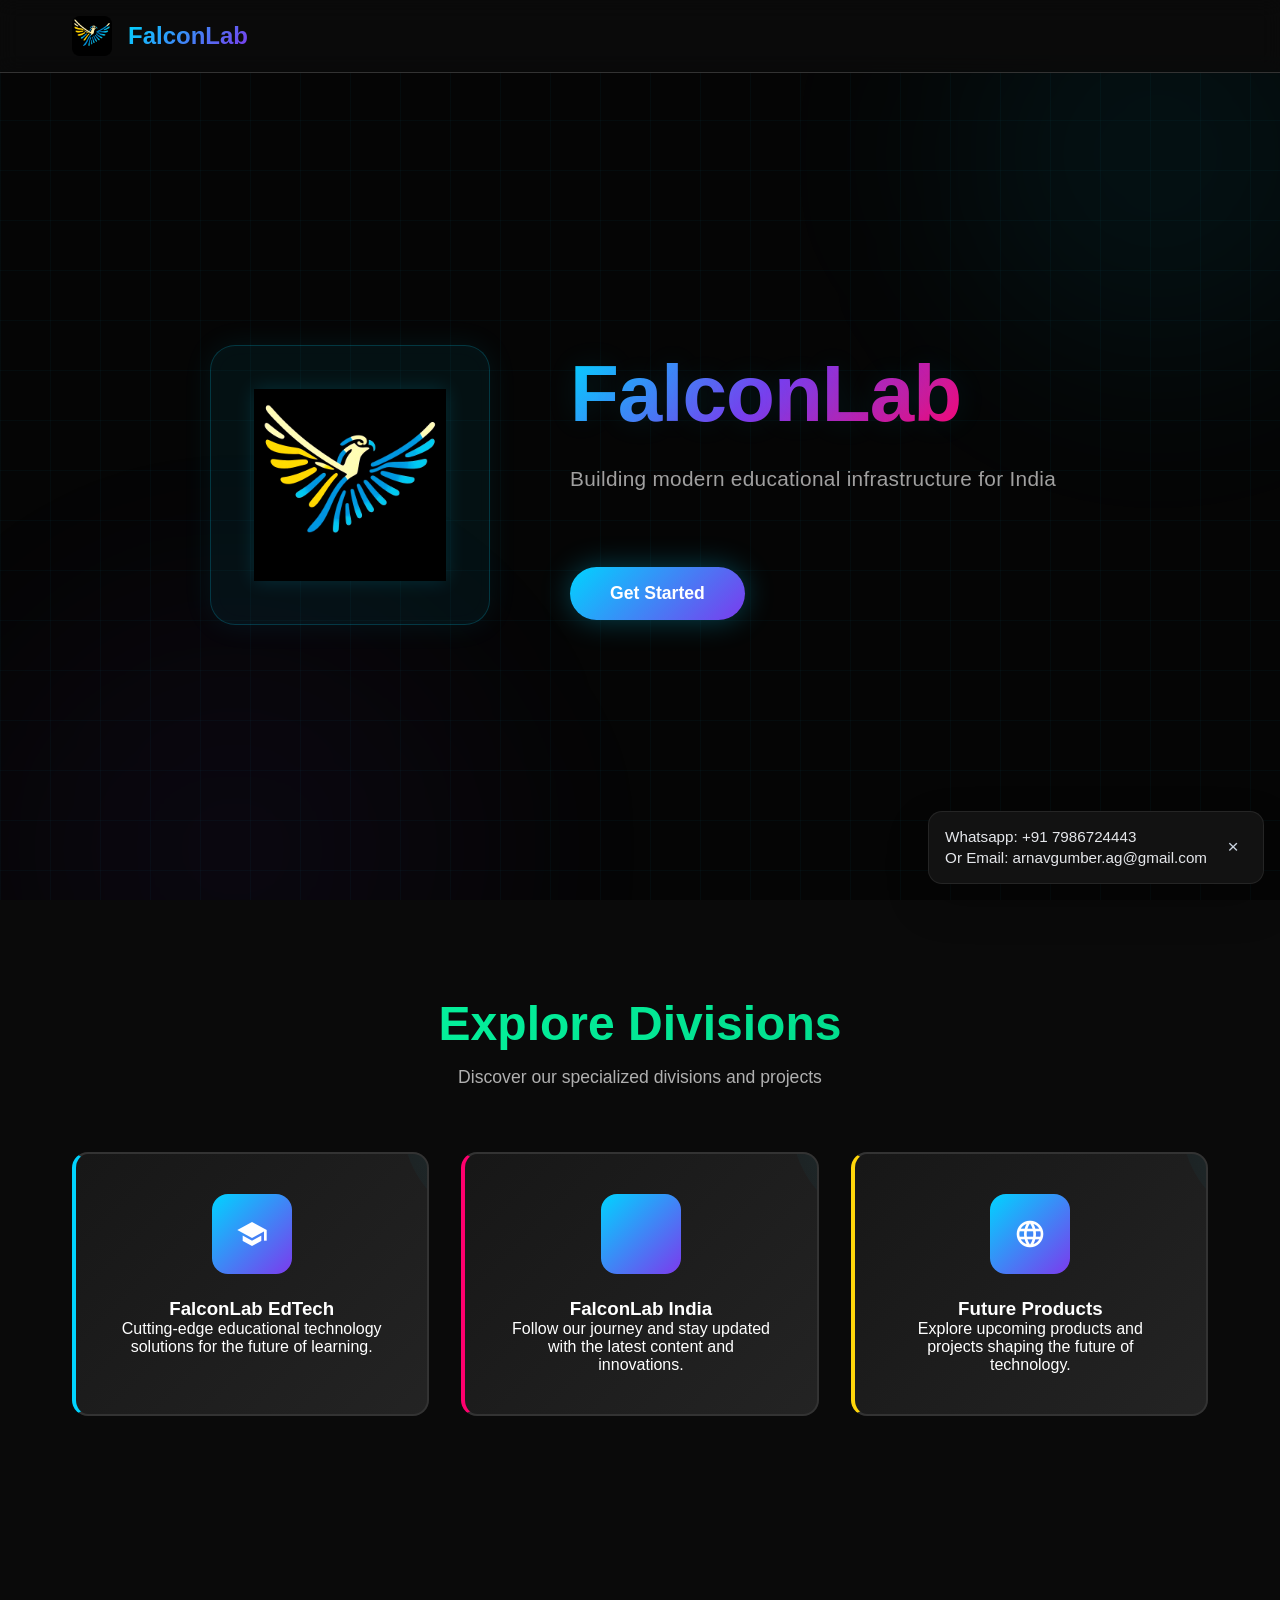
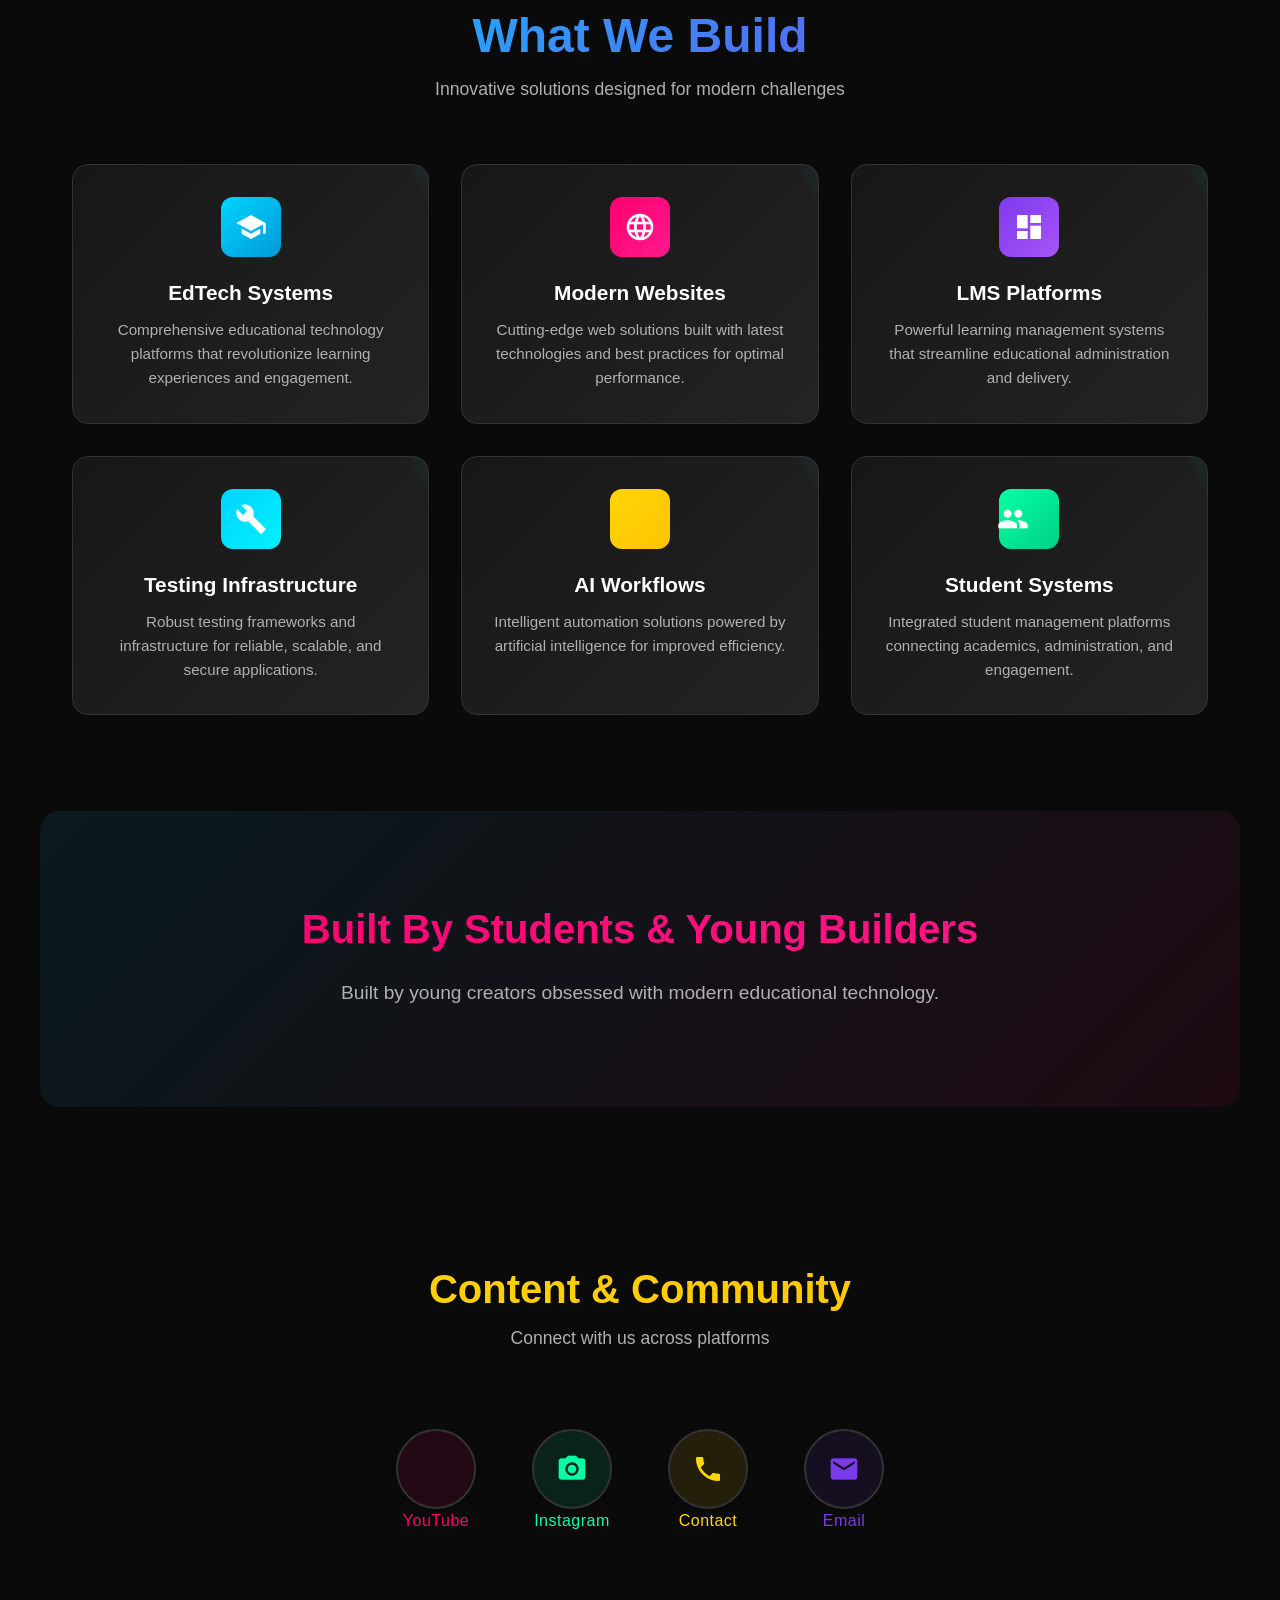
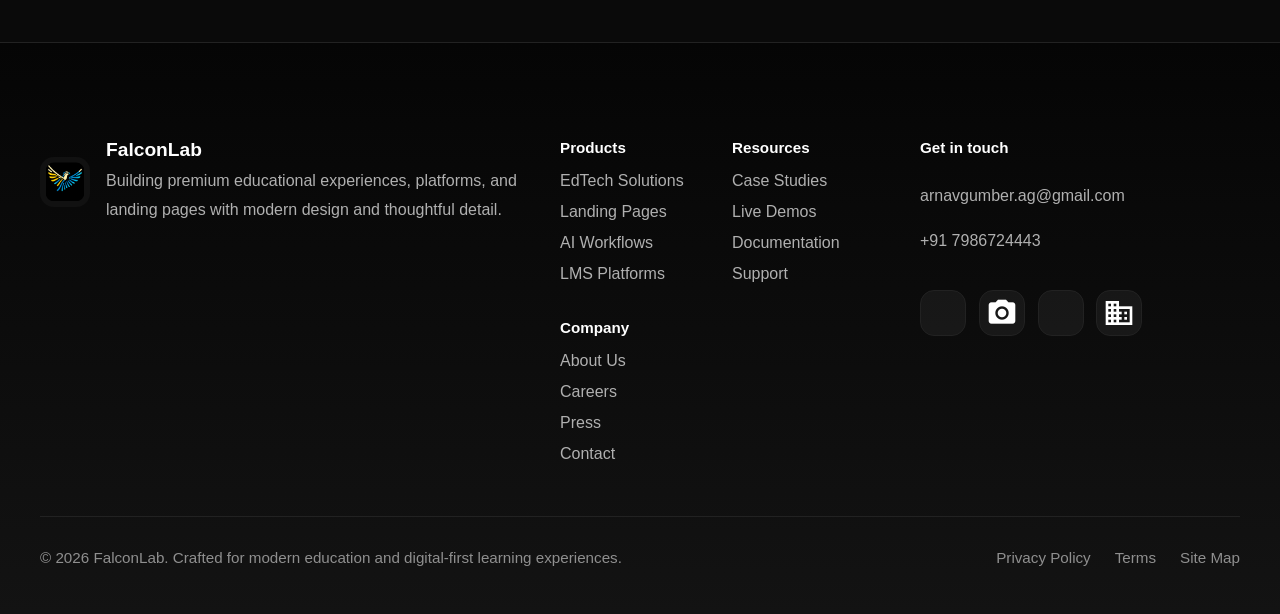
==== index.html @ b39227a8 "Minor Fixes" ====
<!DOCTYPE html>
<html lang="en">
<head>
    <meta charset="UTF-8">
    <meta name="viewport" content="width=device-width, initial-scale=1.0">
    <title>FalconLab - Modern Tech Solutions</title>
    <link rel="stylesheet" href="https://fonts.googleapis.com/icon?family=Material+Icons">
    <link rel="stylesheet" href="styles.css">
    <link rel="icon" href="https://falconlab.in/icon.png">
</head>
<body>
    <!-- Navbar -->
    <nav id="navbar">
        <div class="navbar-container">
            <div class="logo-section">
                <img src="./icon.png" alt="FalconLab Logo" class="logo-img">
                <span class="logo-text">FalconLab</span>
            </div>
        </div>
    </nav>

    <!-- Hero Section -->
    <section class="hero">
        <div class="hero-background">
            <div class="hero-glow hero-glow-top"></div>
            <div class="hero-glow hero-glow-bottom"></div>
            <div class="hero-grid"></div>
        </div>
        <div class="hero-content">
            <div class="hero-logo-wrapper">
                <div class="hero-logo">
                    <img src="icon.png" alt="FalconLab Logo">
                </div>
            </div>
            <div class="hero-text">
                <h1 class="hero-title">FalconLab</h1>
                <p class="hero-description">Building modern educational infrastructure for India</p>
                <button class="cta-button"><a style="color: inherit; text-decoration: none;" href="https://edtech.falconlab.in">Get Started</a></button>
            </div>
        </div>
    </section>

    <!-- Explore Divisions Section -->
    <section class="explore-divisions">
        <h2 class="divisions-title">Explore Divisions</h2>
        <p class="divisions-subtitle">Discover our specialized divisions and projects</p>
        
        <div class="divisions-grid">
            <!-- FalconLab EdTech -->
            <a href="https://edtech.falconlab.in" target="_blank" class="division-card">
                <div class="division-icon">
                    <span class="material-icons">school</span>
                </div>
                <h3 class="division-card-title">FalconLab EdTech</h3>
                <p class="division-card-description">Cutting-edge educational technology solutions for the future of learning.</p>
            </a>

            <!-- FalconLab India -->
            <a href="https://youtube.com" target="_blank" class="division-card">
                <div class="division-icon">
                    <span class="material-icons">play_circle</span>
                </div>
                <h3 class="division-card-title">FalconLab India</h3>
                <p class="division-card-description">Follow our journey and stay updated with the latest content and innovations.</p>
            </a>

            <!-- Future Products -->
            <a href="https://futureprojects.falconlab.in" target="_blank" class="division-card">
                <div class="division-icon">
                    <span class="material-icons">language</span>
                </div>
                <h3 class="division-card-title">Future Products</h3>
                <p class="division-card-description">Explore upcoming products and projects shaping the future of technology.</p>
            </a>
        </div>
    </section>

    <!-- What We Build Section -->
    <section class="what-we-build">
        <h2 class="section-title">What We Build</h2>
        <p class="section-subtitle">Innovative solutions designed for modern challenges</p>
        
        <div class="cards-grid">
            <!-- EdTech Systems -->
            <div class="card">
                <div class="card-icon">
                    <span class="material-icons">school</span>
                </div>
                <h3 class="card-title">EdTech Systems</h3>
                <p class="card-description">Comprehensive educational technology platforms that revolutionize learning experiences and engagement.</p>
            </div>

            <!-- Modern Websites -->
            <div class="card">
                <div class="card-icon">
                    <span class="material-icons">language</span>
                </div>
                <h3 class="card-title">Modern Websites</h3>
                <p class="card-description">Cutting-edge web solutions built with latest technologies and best practices for optimal performance.</p>
            </div>

            <!-- LMS Platforms -->
            <div class="card">
                <div class="card-icon">
                    <span class="material-icons">dashboard</span>
                </div>
                <h3 class="card-title">LMS Platforms</h3>
                <p class="card-description">Powerful learning management systems that streamline educational administration and delivery.</p>
            </div>

            <!-- Testing Infrastructure -->
            <div class="card">
                <div class="card-icon">
                    <span class="material-icons">build</span>
                </div>
                <h3 class="card-title">Testing Infrastructure</h3>
                <p class="card-description">Robust testing frameworks and infrastructure for reliable, scalable, and secure applications.</p>
            </div>

            <!-- AI Workflows -->
            <div class="card">
                <div class="card-icon">
                    <span class="material-icons">smart_toy</span>
                </div>
                <h3 class="card-title">AI Workflows</h3>
                <p class="card-description">Intelligent automation solutions powered by artificial intelligence for improved efficiency.</p>
            </div>

            <!-- Student Systems -->
            <div class="card">
                <div class="card-icon">
                    <span class="material-icons">groups</span>
                </div>
                <h3 class="card-title">Student Systems</h3>
                <p class="card-description">Integrated student management platforms connecting academics, administration, and engagement.</p>
            </div>
        </div>
    </section>

    <!-- Built By Section -->
    <section class="built-by">
        <h2 class="built-by-title">Built By Students & Young Builders</h2>
        <p class="built-by-subtitle">Built by young creators obsessed with modern educational technology.</p>
    </section>

    <!-- Content & Community Section -->
    <section class="content-community">
        <h2 class="community-title">Content & Community</h2>
        <p class="community-subtitle">Connect with us across platforms</p>
        
        <div class="social-links">
            <!-- YouTube -->
            <a href="https://youtube.com" target="_blank" class="social-link" title="YouTube">
                <span class="material-icons">play_circle</span>
                <span class="social-label">YouTube</span>
            </a>
            
            <!-- Instagram -->
            <a href="https://instagram.com" target="_blank" class="social-link" title="Instagram">
                <span class="material-icons">photo_camera</span>
                <span class="social-label">Instagram</span>
            </a>
            
            <!-- Contact Number -->
            <a href="tel:+917986724443" class="social-link" title="Contact Number">
                <span class="material-icons">call</span>
                <span class="social-label">Contact</span>
            </a>
            
            <!-- Email -->
            <a href="mailto:arnavgumber.ag@gmail.com" class="social-link" title="Email">
                <span class="material-icons">email</span>
                <span class="social-label">Email</span>
            </a>
        </div>
    </section>

    <footer class="site-footer">
        <div class="footer-top">
            <div class="footer-brand">
                <div class="footer-logo">
                    <img src="icon.png" alt="FalconLab Logo">
                    <div>
                        <h3>FalconLab</h3>
                        <p>Building premium educational experiences, platforms, and landing pages with modern design and thoughtful detail.</p>
                    </div>
                </div>
            </div>
            <div class="footer-links">
                <div class="footer-column">
                    <h4>Products</h4>
                    <a href="#">EdTech Solutions</a>
                    <a href="#">Landing Pages</a>
                    <a href="#">AI Workflows</a>
                    <a href="#">LMS Platforms</a>
                </div>
                <div class="footer-column">
                    <h4>Resources</h4>
                    <a href="#">Case Studies</a>
                    <a href="#">Live Demos</a>
                    <a href="#">Documentation</a>
                    <a href="#">Support</a>
                </div>
                <div class="footer-column">
                    <h4>Company</h4>
                    <a href="#">About Us</a>
                    <a href="#">Careers</a>
                    <a href="#">Press</a>
                    <a href="#">Contact</a>
                </div>
            </div>
            <div class="footer-contact">
                <h4>Get in touch</h4>
                <a href="mailto:arnavgumber.ag@gmail.com">arnavgumber.ag@gmail.com</a>
                <a href="tel:+917986724443">+91 7986724443</a>
                <div class="footer-social">
                    <a href="https://youtube.com" target="_blank" title="YouTube"><span class="material-icons">play_circle</span></a>
                    <a href="https://instagram.com" target="_blank" title="Instagram"><span class="material-icons">photo_camera</span></a>
                    <a href="https://twitter.com" target="_blank" title="Twitter"><span class="material-icons">support_agent</span></a>
                    <a href="https://linkedin.com" target="_blank" title="LinkedIn"><span class="material-icons">business</span></a>
                </div>
            </div>
        </div>
        <div class="footer-bottom">
            <p>© 2026 FalconLab. Crafted for modern education and digital-first learning experiences.</p>
            <div class="footer-policy-links">
                <a href="#">Privacy Policy</a>
                <a href="#">Terms</a>
                <a href="#">Site Map</a>
            </div>
        </div>
    </footer>

    <div id="contact-notification" class="contact-notification">
        <div class="notification-text">Whatsapp: +91 7986724443<br>Or Email: arnavgumber.ag@gmail.com</div>
        <button id="notification-close" class="notification-close" aria-label="Close notification">×</button>
    </div>

    <script src="scripts.js"></script>
</body>
</html>
---- styles.css ----
* {
    margin: 0;
    padding: 0;
    box-sizing: border-box;
}

@import url('https://fonts.googleapis.com/css2?family=Inter:wght@400;500;600;700;800;900&display=swap');
@import url('https://fonts.googleapis.com/icon?family=Material+Icons|Material+Icons+Outlined');

/* Material Icons */
.material-icons {
    font-family: 'Material Icons' !important;
    font-weight: normal !important;
    font-style: normal !important;
    font-size: 32px !important;
    display: inline-flex !important;
    align-items: center !important;
    justify-content: center !important;
    line-height: 1 !important;
    text-transform: none !important;
    letter-spacing: normal !important;
    word-wrap: normal !important;
    white-space: nowrap !important;
    direction: ltr !important;
    -webkit-font-smoothing: antialiased !important;
    -moz-osx-font-smoothing: grayscale !important;
}

body {
    font-family: 'Inter', sans-serif;
    background-color: #0a0a0a;
    color: #ffffff;
    overflow-x: hidden;
}

/* Navbar */
nav {
    position: fixed;
    top: 0;
    width: 100%;
    backdrop-filter: blur(10px);
    background-color: rgba(10, 10, 10, 0.7);
    border-bottom: 1px solid #333333;
    z-index: 1000;
    transition: all 0.3s ease;
}

.navbar-container {
    max-width: 1200px;
    margin: 0 auto;
    padding: 1rem 2rem;
    display: flex;
    justify-content: space-between;
    align-items: center;
}

.logo-section {
    display: flex;
    align-items: center;
    gap: 1rem;
    cursor: pointer;
    transition: transform 0.3s ease;
}

.logo-section:hover {
    transform: scale(1.05);
}

.logo-img {
    width: 40px;
    height: 40px;
    border-radius: 8px;
    object-fit: contain;
}

.logo-text {
    font-size: 1.5rem;
    font-weight: 700;
    background: linear-gradient(135deg, #00d4ff, #7c3aed);
    -webkit-background-clip: text;
    -webkit-text-fill-color: transparent;
    background-clip: text;
}

/* Navbar scroll effect */
nav.scrolled {
    background-color: rgba(10, 10, 10, 0.95);
    border-bottom: 1px solid #333333;
}

/* Explore Divisions Section */
.explore-divisions {
    max-width: 1200px;
    margin: 0 auto;
    padding: 6rem 2rem;
}

.divisions-title {
    text-align: center;
    font-size: 3rem;
    font-weight: 900;
    margin-bottom: 1rem;
    background: linear-gradient(135deg, #06ffa5, #00d084);
    -webkit-background-clip: text;
    -webkit-text-fill-color: transparent;
    background-clip: text;
}

.divisions-subtitle {
    text-align: center;
    font-size: 1.1rem;
    color: #b0b0b0;
    margin-bottom: 4rem;
    max-width: 600px;
    margin-left: auto;
    margin-right: auto;
}

.divisions-grid {
    display: grid;
    grid-template-columns: repeat(auto-fit, minmax(300px, 1fr));
    gap: 2rem;
}

.division-card {
    background: linear-gradient(135deg, rgba(26, 26, 26, 0.8), rgba(42, 42, 42, 0.8));
    border: 2px solid #333333;
    border-radius: 16px;
    padding: 2.5rem;
    display: flex;
    flex-direction: column;
    align-items: center;
    text-align: center;
    transition: all 0.3s ease;
    cursor: pointer;
    position: relative;
    overflow: hidden;
    text-decoration: none;
    color: inherit;
}

.division-card:nth-child(1) {
    border-left: 4px solid #00d4ff;
}

.division-card:nth-child(2) {
    border-left: 4px solid #ff006e;
}

.division-card:nth-child(3) {
    border-left: 4px solid #ffd60a;
}

.division-card::before {
    content: '';
    position: absolute;
    top: -50%;
    right: -50%;
    width: 200px;
    height: 200px;
    background: radial-gradient(circle, rgba(0, 212, 255, 0.1), transparent);
    border-radius: 50%;
    transition: all 0.3s ease;
}

.division-card:hover {
    border-color: #00d4ff;
    box-shadow: 0 20px 60px rgba(0, 212, 255, 0.15);
    transform: translateY(-5px);
    background: linear-gradient(135deg, rgba(0, 212, 255, 0.05), rgba(124, 58, 237, 0.05));
}

.division-card:hover::before {
    top: -20%;
    right: -20%;
}

.division-icon {
    width: 80px;
    height: 80px;
    display: flex;
    align-items: center;
    justify-content: center;
    background: linear-gradient(135deg, #00d4ff, #7c3aed);
    border-radius: 16px;
    margin-bottom: 1.5rem;
    position: relative;
    z-index: 1;
}

    /* Contact notification */
    .contact-notification {
        position: fixed;
        right: 1rem;
        bottom: 1rem;
        max-width: min(100%, 380px);
        padding: 0.9rem 1rem;
        border-radius: 14px;
        background: rgba(20, 20, 20, 0.95);
        border: 1px solid rgba(255, 255, 255, 0.08);
        box-shadow: 0 18px 40px rgba(0, 0, 0, 0.25);
        color: #f3f4f6;
        display: flex;
        align-items: center;
        gap: 0.75rem;
        font-size: 0.95rem;
        line-height: 1.4;
        z-index: 1200;
    }

    .contact-notification .notification-text {
        flex: 1 1 auto;
        color: #e5e7eb;
    }

    .notification-close {
        border: none;
        background: transparent;
        color: #cbd5e1;
        font-size: 1.2rem;
        width: 28px;
        height: 28px;
        border-radius: 50%;
        display: inline-flex;
        align-items: center;
        justify-content: center;
        cursor: pointer;
        transition: background-color 0.2s ease, color 0.2s ease;
    }

    .notification-close:hover,
    .notification-close:focus-visible {
        background-color: rgba(255, 255, 255, 0.08);
        color: #ffffff;
        outline: none;
    }

    .contact-notification.hidden {
        display: none;
    }
    position: relative;
    z-index: 1;
}

.division-card-description {
    font-size: 0.95rem;
    color: #b0b0b0;
    line-height: 1.6;
    position: relative;
    z-index: 1;
}

@media (max-width: 768px) {
    .divisions-title {
        font-size: 2rem;
    }

    .divisions-grid {
        grid-template-columns: 1fr;
    }
}

/* Hero Section */
.hero {
    margin-top: 70px;
    min-height: calc(100vh - 70px);
    display: flex;
    align-items: center;
    justify-content: center;
    background: #050505;
    position: relative;
    overflow: hidden;
}

.hero-background {
    position: absolute;
    width: 100%;
    height: 100%;
    z-index: 1;
}

.hero-grid {
    position: absolute;
    width: 100%;
    height: 100%;
    background-image: 
        linear-gradient(rgba(0, 212, 255, 0.03) 1px, transparent 1px),
        linear-gradient(90deg, rgba(0, 212, 255, 0.03) 1px, transparent 1px);
    background-size: 50px 50px;
    animation: slideGrid 20s linear infinite;
}

@keyframes slideGrid {
    0% {
        transform: translateY(0);
    }
    100% {
        transform: translateY(50px);
    }
}

.hero-glow {
    position: absolute;
    border-radius: 50%;
    filter: blur(80px);
}

.hero-glow-top {
    width: 500px;
    height: 500px;
    top: -20%;
    right: -10%;
    background: radial-gradient(circle, rgba(0, 212, 255, 0.08), transparent);
    animation: floatGlow 8s ease-in-out infinite;
}

.hero-glow-bottom {
    width: 600px;
    height: 600px;
    bottom: -30%;
    left: -5%;
    background: radial-gradient(circle, rgba(124, 58, 237, 0.06), transparent);
    animation: floatGlow 10s ease-in-out infinite reverse;
}

@keyframes floatGlow {
    0%, 100% {
        transform: translate(0, 0);
    }
    50% {
        transform: translate(30px, 30px);
    }
}

.hero-content {
    position: relative;
    z-index: 10;
    max-width: 1200px;
    padding: 4rem 2rem;
    animation: fadeInUp 1s ease 0.3s both;
    display: flex;
    flex-direction: row;
    align-items: center;
    justify-content: center;
    gap: 5rem;
    width: 100%;
    margin: 0 auto;
}

@keyframes fadeInUp {
    from {
        opacity: 0;
        transform: translateY(40px);
    }
    to {
        opacity: 1;
        transform: translateY(0);
    }
}

.hero-logo-wrapper {
    position: relative;
    width: auto;
    display: flex;
    justify-content: center;
    align-items: center;
    margin: 0;
    flex-shrink: 0;
}

.hero-logo {
    width: 280px;
    height: 280px;
    padding: 2rem;
    background: rgba(0, 212, 255, 0.06);
    border: 1.5px solid rgba(0, 212, 255, 0.2);
    border-radius: 25px;
    display: flex;
    align-items: center;
    justify-content: center;
    box-shadow: 0 0 30px rgba(0, 212, 255, 0.08), inset 0 0 20px rgba(0, 212, 255, 0.02);
    animation: logoPulse 4s ease-in-out infinite, logoFloat 3s ease-in-out infinite;
    backdrop-filter: blur(10px);
    transition: all 0.3s ease;
    flex-shrink: 0;
}

.hero-logo:hover {
    border-color: rgba(0, 212, 255, 0.4);
    box-shadow: 0 0 40px rgba(0, 212, 255, 0.12), inset 0 0 25px rgba(0, 212, 255, 0.04);
}

@keyframes logoPulse {
    0%, 100% {
        box-shadow: 0 0 30px rgba(0, 212, 255, 0.08), inset 0 0 20px rgba(0, 212, 255, 0.02);
    }
    50% {
        box-shadow: 0 0 40px rgba(0, 212, 255, 0.12), inset 0 0 25px rgba(0, 212, 255, 0.04);
    }
}

@keyframes logoFloat {
    0%, 100% {
        transform: translateY(0px);
    }
    50% {
        transform: translateY(-15px);
    }
}

.hero-logo img {
    width: 90%;
    height: 90%;
    object-fit: contain;
    filter: brightness(1.05) drop-shadow(0 0 10px rgba(0, 212, 255, 0.15));
}

.hero-text {
    display: flex;
    flex-direction: column;
    align-items: flex-start;
    justify-content: center;
    text-align: left;
    flex: 0 1 500px;
}

.hero-title {
    font-size: 5rem;
    font-weight: 900;
    margin: 0 0 1.5rem 0;
    background: linear-gradient(135deg, #00d4ff 0%, #7c3aed 50%, #ff006e 100%);
    -webkit-background-clip: text;
    -webkit-text-fill-color: transparent;
    background-clip: text;
    letter-spacing: -1px;
    animation: titleGlow 2s ease-in-out infinite;
    text-shadow: 0 0 30px rgba(0, 212, 255, 0.1);
    line-height: 1.1;
}

@keyframes titleGlow {
    0%, 100% {
        filter: drop-shadow(0 0 10px rgba(0, 212, 255, 0.1));
    }
    50% {
        filter: drop-shadow(0 0 20px rgba(0, 212, 255, 0.2));
    }
}

.hero-description {
    font-size: 1.3rem;
    color: #a0a0a0;
    margin: 0 0 2.5rem 0;
    font-weight: 400;
    letter-spacing: 0.3px;
    line-height: 1.6;
}

.cta-button {
    display: inline-block;
    margin-top: 2rem;
    padding: 1rem 2.5rem;
    background: linear-gradient(135deg, #00d4ff, #7c3aed);
    color: white;
    text-decoration: none;
    border-radius: 50px;
    font-weight: 600;
    font-size: 1.1rem;
    cursor: pointer;
    border: none;
    transition: all 0.3s ease;
    box-shadow: 0 0 30px rgba(0, 212, 255, 0.3);
}

.cta-button:hover {
    transform: translateY(-3px);
    box-shadow: 0 0 50px rgba(0, 212, 255, 0.5);
}

.cta-button:active {
    transform: translateY(-1px);
}

/* What We Build Section */
.what-we-build {
    max-width: 1200px;
    margin: 0 auto;
    padding: 6rem 2rem;
    background-color: #0a0a0a;
}

.section-title {
    text-align: center;
    font-size: 3rem;
    font-weight: 900;
    margin-bottom: 1rem;
    background: linear-gradient(135deg, #00d4ff, #7c3aed);
    -webkit-background-clip: text;
    -webkit-text-fill-color: transparent;
    background-clip: text;
}

.section-subtitle {
    text-align: center;
    font-size: 1.1rem;
    color: #b0b0b0;
    margin-bottom: 4rem;
    max-width: 600px;
    margin-left: auto;
    margin-right: auto;
}

.cards-grid {
    display: grid;
    grid-template-columns: repeat(auto-fit, minmax(300px, 1fr));
    gap: 2rem;
}

.card {
    background: linear-gradient(135deg, rgba(26, 26, 26, 0.8), rgba(42, 42, 42, 0.8));
    border: 1px solid #333333;
    border-radius: 16px;
    padding: 2rem;
    display: flex;
    flex-direction: column;
    align-items: center;
    text-align: center;
    transition: all 0.3s ease;
    cursor: pointer;
    position: relative;
    overflow: hidden;
}

.card::before {
    content: '';
    position: absolute;
    top: -50%;
    right: -50%;
    width: 200px;
    height: 200px;
    background: radial-gradient(circle, rgba(0, 212, 255, 0.1), transparent);
    border-radius: 50%;
    transition: all 0.3s ease;
}

.card:hover {
    border-color: #00d4ff;
    box-shadow: 0 20px 60px rgba(0, 212, 255, 0.15);
    transform: translateY(-5px);
}

.card:hover::before {
    top: -20%;
    right: -20%;
}

.card-icon {
    width: 60px;
    height: 60px;
    display: flex;
    align-items: center;
    justify-content: center;
    background: linear-gradient(135deg, #00d4ff, #7c3aed);
    border-radius: 12px;
    margin-bottom: 1.5rem;
    position: relative;
    z-index: 1;
}

.card-icon .material-icons {
    color: white;
    font-size: 32px;
}

/* Different colored cards */
.card:nth-child(1) .card-icon {
    background: linear-gradient(135deg, #00d4ff, #0099d8);
}

.card:nth-child(2) .card-icon {
    background: linear-gradient(135deg, #ff006e, #ff1a8c);
}

.card:nth-child(3) .card-icon {
    background: linear-gradient(135deg, #7c3aed, #a855f7);
}

.card:nth-child(4) .card-icon {
    background: linear-gradient(135deg, #00d4ff, #00f0ff);
}

.card:nth-child(5) .card-icon {
    background: linear-gradient(135deg, #ffd60a, #ffc300);
}

.card:nth-child(6) .card-icon {
    background: linear-gradient(135deg, #06ffa5, #00d084);
}

.card-title {
    font-size: 1.3rem;
    font-weight: 700;
    margin-bottom: 0.8rem;
    color: #ffffff;
    position: relative;
    z-index: 1;
}

.card-description {
    font-size: 0.95rem;
    color: #b0b0b0;
    line-height: 1.6;
    position: relative;
    z-index: 1;
}

/* Built By Section */
.built-by {
    max-width: 1200px;
    margin: 0 auto;
    padding: 6rem 2rem;
    background: linear-gradient(135deg, rgba(0, 212, 255, 0.08), rgba(255, 0, 110, 0.08));
    border-radius: 20px;
    text-align: center;
}

.built-by-title {
    font-size: 2.5rem;
    font-weight: 900;
    margin-bottom: 1.5rem;
    background: linear-gradient(135deg, #ff006e, #ff1a8c);
    -webkit-background-clip: text;
    -webkit-text-fill-color: transparent;
    background-clip: text;
}

.built-by-subtitle {
    font-size: 1.2rem;
    color: #b0b0b0;
    max-width: 600px;
    margin: 0 auto;
    line-height: 1.8;
}

/* Content & Community Section */
.content-community {
    max-width: 1200px;
    margin: 4rem auto 0;
    padding: 6rem 2rem;
}

.community-title {
    text-align: center;
    font-size: 2.5rem;
    font-weight: 900;
    margin-bottom: 1rem;
    background: linear-gradient(135deg, #ffd60a, #ffc300);
    -webkit-background-clip: text;
    -webkit-text-fill-color: transparent;
    background-clip: text;
}

.community-subtitle {
    text-align: center;
    font-size: 1.1rem;
    color: #b0b0b0;
    margin-bottom: 4rem;
}

.social-links {
    display: flex;
    gap: 3.5rem;
    justify-content: center;
    flex-wrap: wrap;
}

.social-link {
    width: 80px;
    display: flex;
    flex-direction: column;
    align-items: center;
    justify-content: flex-start;
    background: transparent;
    border: none;
    border-radius: 0;
    cursor: pointer;
    transition: all 0.3s ease;
    text-decoration: none;
    color: #00d4ff;
    padding: 1rem 0;
}

.social-link:hover {
    background: transparent;
    border-color: transparent;
    transform: translateY(-5px);
    box-shadow: none;
}

.social-link .material-icons {
    font-size: 40px;
    color: inherit;
    width: 80px;
    height: 80px;
    display: flex;
    align-items: center;
    justify-content: center;
    background: linear-gradient(135deg, rgba(0, 212, 255, 0.1), rgba(124, 58, 237, 0.1));
    border: 2px solid #333333;
    border-radius: 50%;
    transition: all 0.3s ease;
}

.social-link span {
    font-size: 16px;
}

/* Different colored social links */
.social-link:nth-child(1) {
    color: #ff006e;
}

.social-link:nth-child(1) .material-icons {
    background: linear-gradient(135deg, rgba(255, 0, 110, 0.1), rgba(255, 0, 110, 0.1));
    border-color: #333333;
}

.social-link:nth-child(1):hover .material-icons {
    background: linear-gradient(135deg, #ff006e, #ff1a8c);
    border-color: #ff006e;
    box-shadow: 0 10px 30px rgba(255, 0, 110, 0.3);
}

.social-link:nth-child(2) {
    color: #06ffa5;
}

.social-link:nth-child(2) .material-icons {
    background: linear-gradient(135deg, rgba(6, 255, 165, 0.1), rgba(6, 255, 165, 0.1));
    border-color: #333333;
}

.social-link:nth-child(2):hover .material-icons {
    background: linear-gradient(135deg, #06ffa5, #00d084);
    border-color: #06ffa5;
    box-shadow: 0 10px 30px rgba(6, 255, 165, 0.3);
}

.social-link:nth-child(3) {
    color: #ffd60a;
}

.social-link:nth-child(3) .material-icons {
    background: linear-gradient(135deg, rgba(255, 214, 10, 0.1), rgba(255, 214, 10, 0.1));
    border-color: #333333;
}

.social-link:nth-child(3):hover .material-icons {
    background: linear-gradient(135deg, #ffd60a, #ffc300);
    border-color: #ffd60a;
    box-shadow: 0 10px 30px rgba(255, 214, 10, 0.3);
}

.social-link:nth-child(4) {
    color: #7c3aed;
}

.social-link:nth-child(4) .material-icons {
    background: linear-gradient(135deg, rgba(124, 58, 237, 0.1), rgba(124, 58, 237, 0.1));
    border-color: #333333;
}

.social-link:nth-child(4):hover .material-icons {
    background: linear-gradient(135deg, #7c3aed, #a855f7);
    border-color: #7c3aed;
    box-shadow: 0 10px 30px rgba(124, 58, 237, 0.3);
}

.social-label {
    font-size: 0.5rem;
    font-weight: 400;
    margin-top: 0.2rem;
    display: block;
    white-space: nowrap;
    letter-spacing: 0.5px;
}

@media (max-width: 768px) {
    .built-by {
        padding: 4rem 2rem;
    }

    .built-by-title {
        font-size: 1.8rem;
    }

    .built-by-subtitle {
        font-size: 1rem;
    }

    .community-title {
        font-size: 1.8rem;
    }

    .social-links {
        gap: 2.5rem;
    }

    .social-link {
        width: 70px;
        padding: 0.8rem 0;
    }

    .social-link .material-icons {
        font-size: 32px;
        width: 70px;
        height: 70px;
    }

    .social-label {
        font-size: 0.45rem;
    }
}

@media (max-width: 480px) {
    .social-links {
        gap: 1.5rem;
    }

    .social-link {
        width: 60px;
        padding: 0.6rem 0;
    }

    .social-link .material-icons {
        font-size: 28px;
        width: 60px;
        height: 60px;
    }

    .social-label {
        font-size: 0.4rem;
    }
}

/* Responsive */
@media (max-width: 1024px) {
    .hero-content {
        max-width: 100%;
        gap: 3rem;
        padding: 3rem 2rem;
    }

    .hero-logo {
        width: 240px;
        height: 240px;
        padding: 1.5rem;
    }

    .hero-title {
        font-size: 4rem;
    }

    .hero-description {
        font-size: 1.2rem;
    }
}

@media (max-width: 768px) {
    .hero-title {
        font-size: 3rem;
    }

    .hero-description {
        font-size: 1.05rem;
    }

    .navbar-container {
        padding: 1rem 1.5rem;
    }

    .logo-text {
        display: none;
    }

    .hero {
        margin-top: 60px;
        min-height: calc(100vh - 60px);
    }

    .hero-content {
        flex-direction: column;
        padding: 2.5rem 1.5rem;
        gap: 2.5rem;
        text-align: center;
    }

    .hero-logo-wrapper {
        width: 100%;
        justify-content: center;
    }

    .hero-text {
        text-align: center;
        align-items: center;
        width: 100%;
        flex: 1;
    }

    .hero-logo {
        width: 200px;
        height: 200px;
        padding: 1.5rem;
    }

    .section-title {
        font-size: 2rem;
    }

    .cards-grid {
        grid-template-columns: 1fr;
    }
}

@media (max-width: 480px) {
    .hero-title {
        font-size: 2.2rem;
        margin-bottom: 1rem;
    }

    .hero-description {
        font-size: 0.95rem;
    }

    .hero-logo {
        width: 150px;
        height: 150px;
        padding: 1rem;
    }

    .hero-content {
        padding: 2rem 1rem;
        gap: 1.5rem;
    }

    .cta-button {
        padding: 0.9rem 2rem;
        font-size: 1rem;
        margin-top: 1.5rem;
    }

    .section-title {
        font-size: 1.5rem;
    }
}


.site-footer {
    background: linear-gradient(180deg, #050505 0%, #131313 100%);
    border-top: 1px solid #222;
    padding: 6rem 2rem 3rem;
    color: #d3d3d3;
}

.footer-top {
    max-width: 1200px;
    margin: 0 auto;
    display: grid;
    grid-template-columns: 1.5fr 1fr 1fr;
    gap: 2.5rem;
    align-items: start;
}

.footer-logo {
    display: flex;
    align-items: center;
    gap: 1rem;
    margin-bottom: 1.5rem;
}

.footer-logo img {
    width: 50px;
    height: 50px;
    border-radius: 14px;
    object-fit: cover;
    background: #111;
    padding: 0.35rem;
}

.footer-logo h3 {
    font-size: 1.2rem;
    font-weight: 800;
    margin-bottom: 0.35rem;
    color: #ffffff;
}

.footer-brand p {
    max-width: 420px;
    color: #b0b0b0;
    line-height: 1.8;
}

.footer-links {
    display: grid;
    grid-template-columns: repeat(2, minmax(140px, 1fr));
    gap: 1.5rem;
}

.footer-column h4,
.footer-contact h4 {
    font-size: 0.95rem;
    font-weight: 700;
    margin-bottom: 1rem;
    color: #ffffff;
}

.footer-column a,
.footer-contact a {
    display: block;
    color: #b0b0b0;
    text-decoration: none;
    margin-bottom: 0.8rem;
    transition: color 0.25s ease, transform 0.25s ease;
}

.footer-column a:hover,
.footer-contact a:hover {
    color: #ffffff;
    transform: translateX(3px);
}

.footer-contact {
    display: flex;
    flex-direction: column;
    gap: 0.9rem;
}

.footer-social {
    display: flex;
    gap: 0.8rem;
    flex-wrap: wrap;
    margin-top: 0.8rem;
}

.footer-social a {
    width: 46px;
    height: 46px;
    display: inline-flex;
    align-items: center;
    justify-content: center;
    border-radius: 14px;
    background: rgba(255, 255, 255, 0.05);
    border: 1px solid #222;
    color: #ffffff;
    transition: all 0.3s ease;
}

.footer-social a:hover {
    background: rgba(0, 212, 255, 0.12);
    border-color: #00d4ff;
    transform: translateY(-3px);
}

.footer-bottom {
    max-width: 1200px;
    margin: 2.5rem auto 0;
    padding-top: 2rem;
    border-top: 1px solid #222;
    display: flex;
    justify-content: space-between;
    gap: 1rem;
    align-items: center;
    color: #8f8f8f;
    font-size: 0.95rem;
}

.footer-policy-links {
    display: flex;
    gap: 1.5rem;
    flex-wrap: wrap;
}

.footer-policy-links a {
    color: #8f8f8f;
    text-decoration: none;
    transition: color 0.25s ease;
}

.footer-policy-links a:hover {
    color: #ffffff;
}

@media (max-width: 1024px) {
    .footer-top {
        grid-template-columns: 1fr;
    }

    .footer-links {
        grid-template-columns: repeat(2, minmax(140px, 1fr));
    }
}

@media (max-width: 768px) {
    .site-footer {
        padding: 4rem 1.5rem 2rem;
    }

    .footer-bottom {
        flex-direction: column;
        align-items: flex-start;
    }

    .footer-policy-links {
        justify-content: flex-start;
    }
}

@media (max-width: 480px) {
    .footer-links {
        grid-template-columns: 1fr;
    }

    .footer-social a {
        width: 40px;
        height: 40px;
    }

    .footer-bottom {
        font-size: 0.9rem;
    }
}
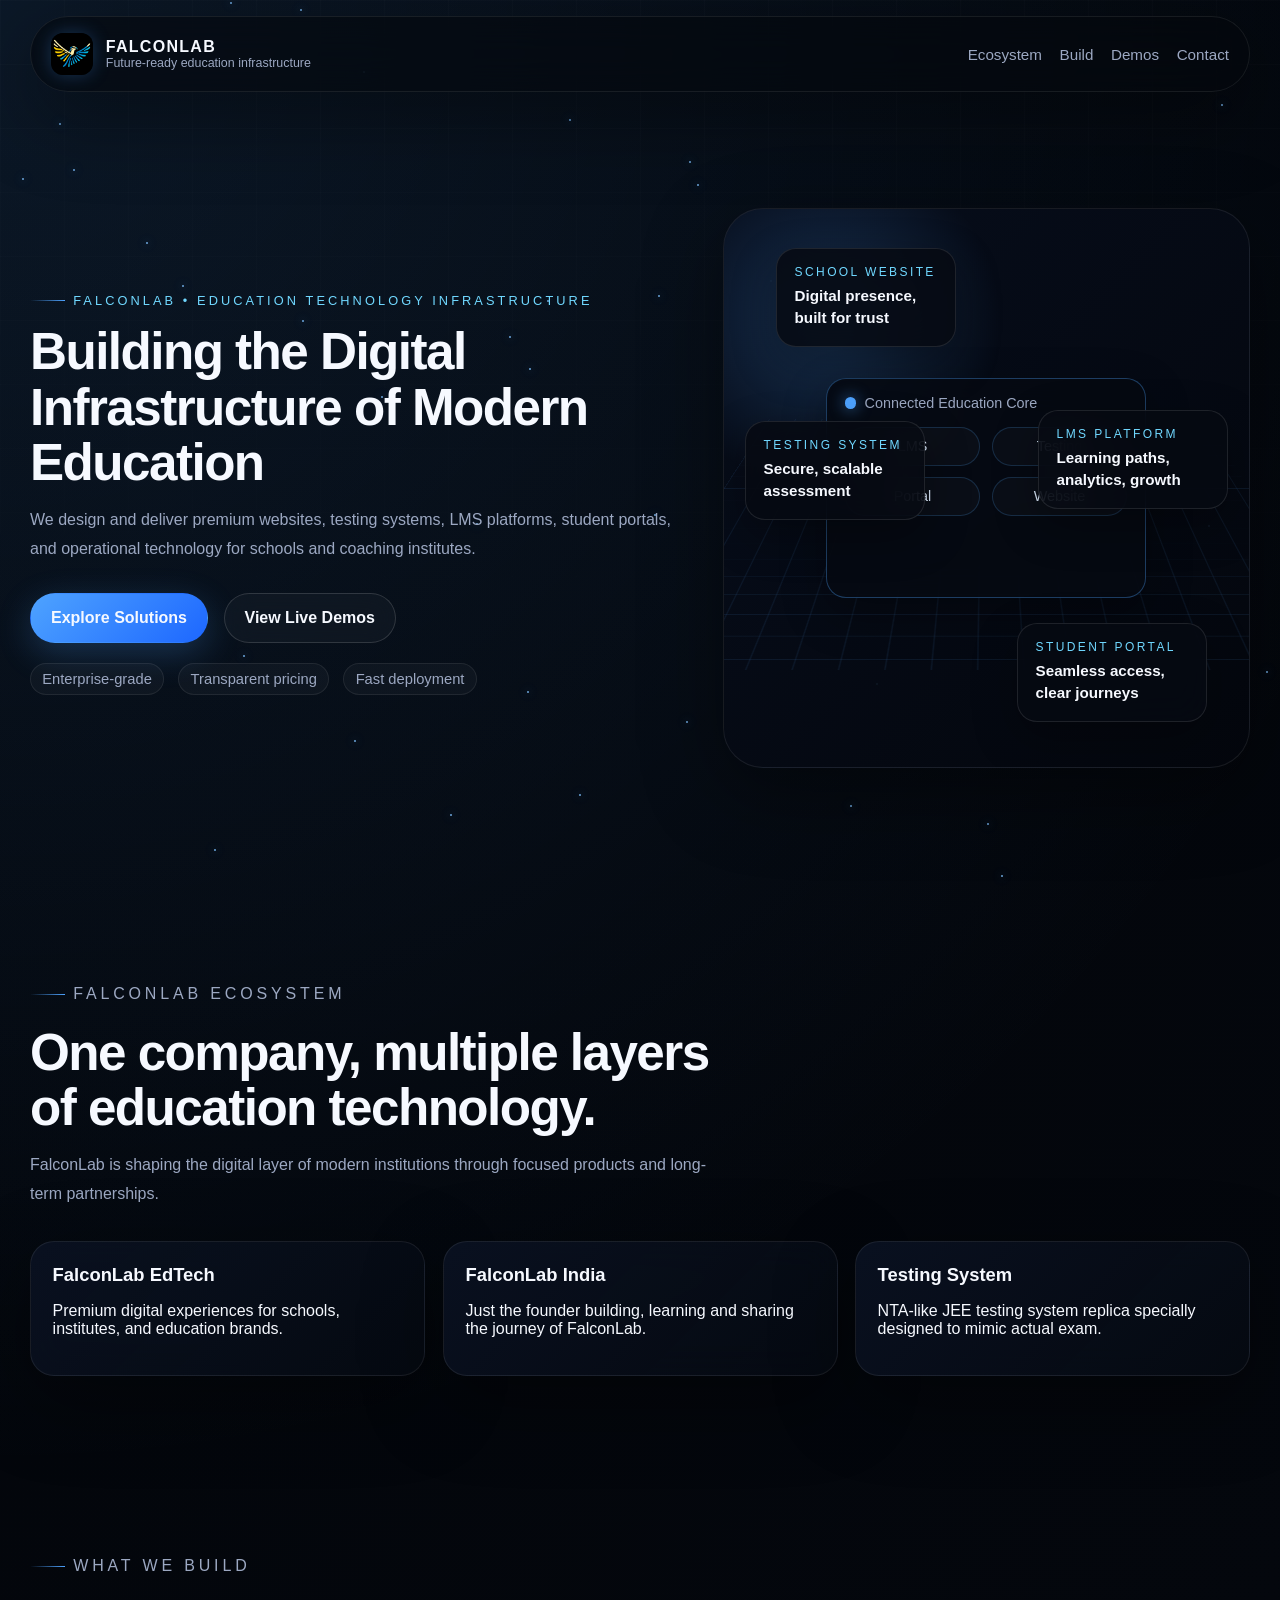
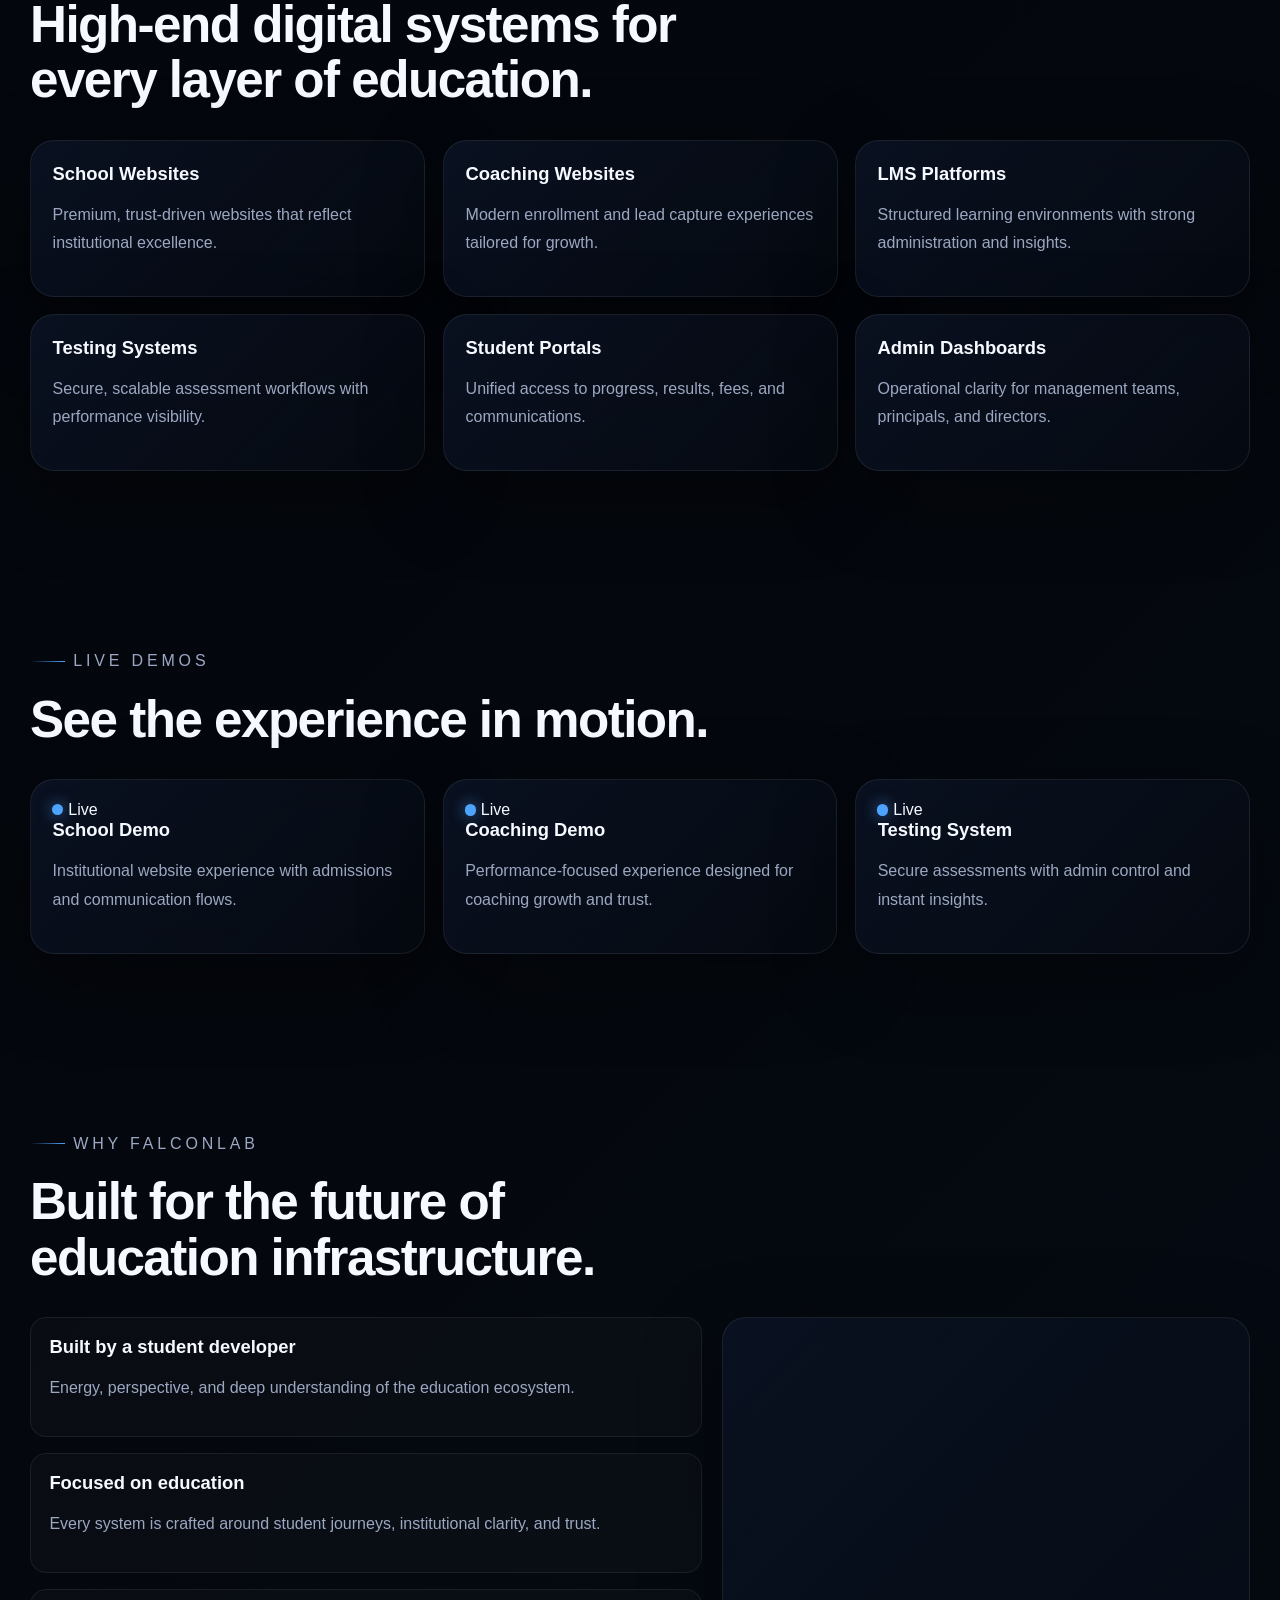
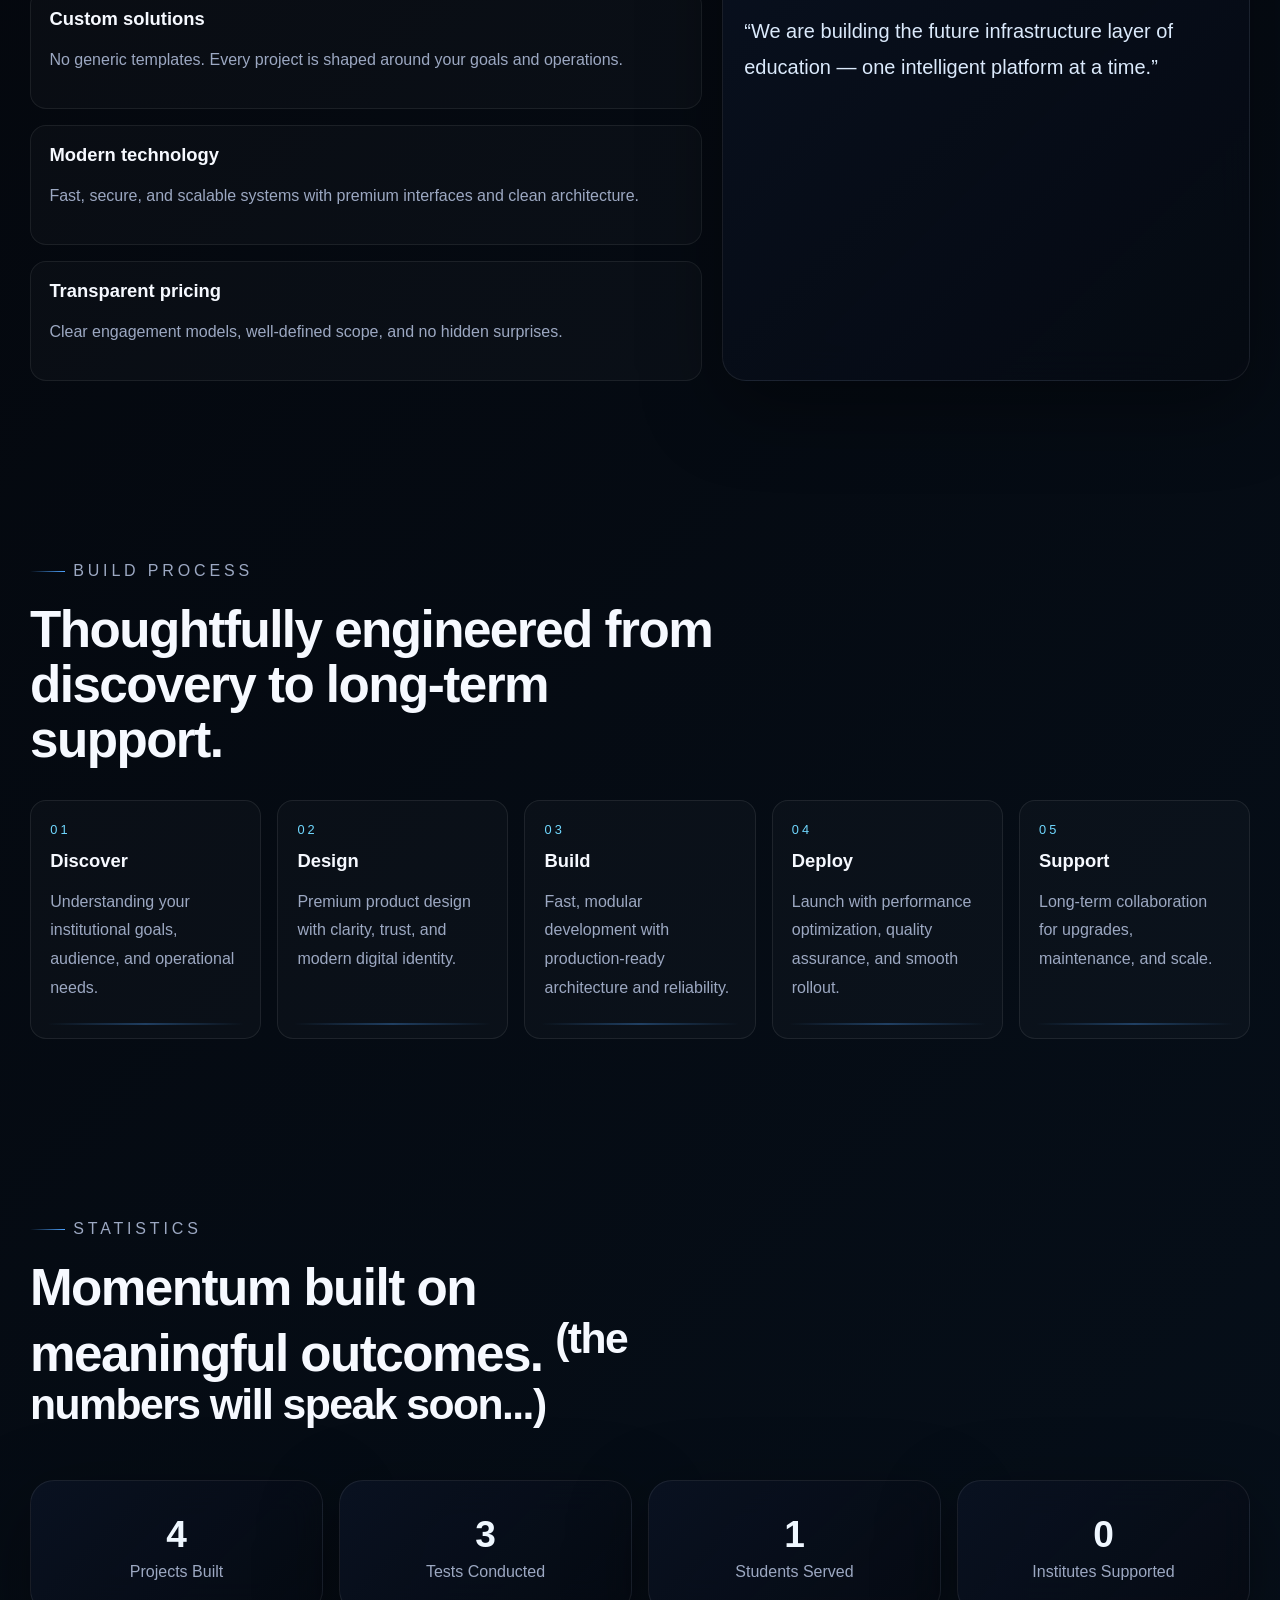
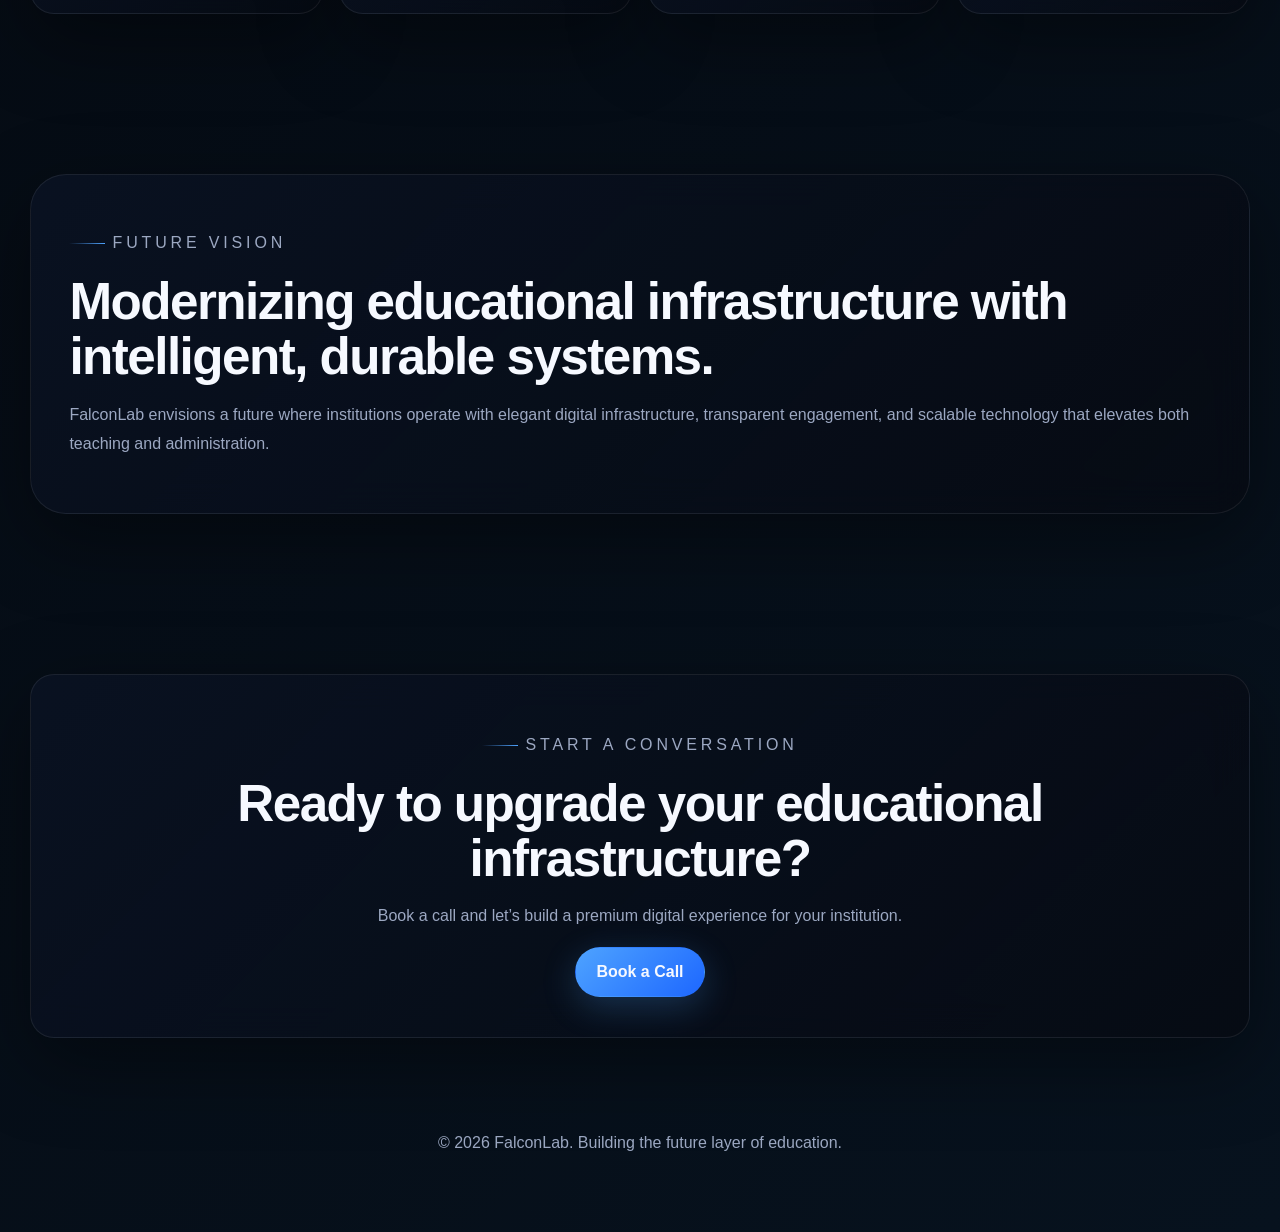
==== commit 16336d45: "Major Design Upgrade" ====
--- a/index.html
+++ b/index.html
@@ -1,241 +1,303 @@
 <!DOCTYPE html>
 <html lang="en">
-<head>
-    <meta charset="UTF-8">
-    <meta name="viewport" content="width=device-width, initial-scale=1.0">
-    <title>FalconLab - Modern Tech Solutions</title>
-    <link rel="stylesheet" href="https://fonts.googleapis.com/icon?family=Material+Icons">
-    <link rel="stylesheet" href="styles.css">
-    <link rel="icon" href="https://falconlab.in/icon.png">
-</head>
-<body>
-    <!-- Navbar -->
-    <nav id="navbar">
-        <div class="navbar-container">
-            <div class="logo-section">
-                <img src="./icon.png" alt="FalconLab Logo" class="logo-img">
-                <span class="logo-text">FalconLab</span>
-            </div>
-        </div>
-    </nav>
-
-    <!-- Hero Section -->
-    <section class="hero">
-        <div class="hero-background">
-            <div class="hero-glow hero-glow-top"></div>
-            <div class="hero-glow hero-glow-bottom"></div>
-            <div class="hero-grid"></div>
-        </div>
-        <div class="hero-content">
-            <div class="hero-logo-wrapper">
-                <div class="hero-logo">
-                    <img src="icon.png" alt="FalconLab Logo">
-                </div>
-            </div>
-            <div class="hero-text">
-                <h1 class="hero-title">FalconLab</h1>
-                <p class="hero-description">Building modern educational infrastructure for India</p>
-                <button class="cta-button"><a style="color: inherit; text-decoration: none;" href="https://edtech.falconlab.in">Get Started</a></button>
-            </div>
-        </div>
-    </section>
-
-    <!-- Explore Divisions Section -->
-    <section class="explore-divisions">
-        <h2 class="divisions-title">Explore Divisions</h2>
-        <p class="divisions-subtitle">Discover our specialized divisions and projects</p>
-        
-        <div class="divisions-grid">
-            <!-- FalconLab EdTech -->
-            <a href="https://edtech.falconlab.in" target="_blank" class="division-card">
-                <div class="division-icon">
-                    <span class="material-icons">school</span>
-                </div>
-                <h3 class="division-card-title">FalconLab EdTech</h3>
-                <p class="division-card-description">Cutting-edge educational technology solutions for the future of learning.</p>
-            </a>
-
-            <!-- FalconLab India -->
-            <a href="https://youtube.com" target="_blank" class="division-card">
-                <div class="division-icon">
-                    <span class="material-icons">play_circle</span>
-                </div>
-                <h3 class="division-card-title">FalconLab India</h3>
-                <p class="division-card-description">Follow our journey and stay updated with the latest content and innovations.</p>
-            </a>
-
-            <!-- Future Products -->
-            <a href="https://futureprojects.falconlab.in" target="_blank" class="division-card">
-                <div class="division-icon">
-                    <span class="material-icons">language</span>
-                </div>
-                <h3 class="division-card-title">Future Products</h3>
-                <p class="division-card-description">Explore upcoming products and projects shaping the future of technology.</p>
-            </a>
-        </div>
-    </section>
-
-    <!-- What We Build Section -->
-    <section class="what-we-build">
-        <h2 class="section-title">What We Build</h2>
-        <p class="section-subtitle">Innovative solutions designed for modern challenges</p>
-        
-        <div class="cards-grid">
-            <!-- EdTech Systems -->
-            <div class="card">
-                <div class="card-icon">
-                    <span class="material-icons">school</span>
-                </div>
-                <h3 class="card-title">EdTech Systems</h3>
-                <p class="card-description">Comprehensive educational technology platforms that revolutionize learning experiences and engagement.</p>
-            </div>
-
-            <!-- Modern Websites -->
-            <div class="card">
-                <div class="card-icon">
-                    <span class="material-icons">language</span>
-                </div>
-                <h3 class="card-title">Modern Websites</h3>
-                <p class="card-description">Cutting-edge web solutions built with latest technologies and best practices for optimal performance.</p>
-            </div>
-
-            <!-- LMS Platforms -->
-            <div class="card">
-                <div class="card-icon">
-                    <span class="material-icons">dashboard</span>
-                </div>
-                <h3 class="card-title">LMS Platforms</h3>
-                <p class="card-description">Powerful learning management systems that streamline educational administration and delivery.</p>
-            </div>
-
-            <!-- Testing Infrastructure -->
-            <div class="card">
-                <div class="card-icon">
-                    <span class="material-icons">build</span>
-                </div>
-                <h3 class="card-title">Testing Infrastructure</h3>
-                <p class="card-description">Robust testing frameworks and infrastructure for reliable, scalable, and secure applications.</p>
-            </div>
-
-            <!-- AI Workflows -->
-            <div class="card">
-                <div class="card-icon">
-                    <span class="material-icons">smart_toy</span>
-                </div>
-                <h3 class="card-title">AI Workflows</h3>
-                <p class="card-description">Intelligent automation solutions powered by artificial intelligence for improved efficiency.</p>
-            </div>
-
-            <!-- Student Systems -->
-            <div class="card">
-                <div class="card-icon">
-                    <span class="material-icons">groups</span>
-                </div>
-                <h3 class="card-title">Student Systems</h3>
-                <p class="card-description">Integrated student management platforms connecting academics, administration, and engagement.</p>
-            </div>
-        </div>
-    </section>
-
-    <!-- Built By Section -->
-    <section class="built-by">
-        <h2 class="built-by-title">Built By Students & Young Builders</h2>
-        <p class="built-by-subtitle">Built by young creators obsessed with modern educational technology.</p>
-    </section>
-
-    <!-- Content & Community Section -->
-    <section class="content-community">
-        <h2 class="community-title">Content & Community</h2>
-        <p class="community-subtitle">Connect with us across platforms</p>
-        
-        <div class="social-links">
-            <!-- YouTube -->
-            <a href="https://youtube.com" target="_blank" class="social-link" title="YouTube">
-                <span class="material-icons">play_circle</span>
-                <span class="social-label">YouTube</span>
-            </a>
-            
-            <!-- Instagram -->
-            <a href="https://instagram.com" target="_blank" class="social-link" title="Instagram">
-                <span class="material-icons">photo_camera</span>
-                <span class="social-label">Instagram</span>
-            </a>
-            
-            <!-- Contact Number -->
-            <a href="tel:+917986724443" class="social-link" title="Contact Number">
-                <span class="material-icons">call</span>
-                <span class="social-label">Contact</span>
-            </a>
-            
-            <!-- Email -->
-            <a href="mailto:arnavgumber.ag@gmail.com" class="social-link" title="Email">
-                <span class="material-icons">email</span>
-                <span class="social-label">Email</span>
-            </a>
-        </div>
-    </section>
-
-    <footer class="site-footer">
-        <div class="footer-top">
-            <div class="footer-brand">
-                <div class="footer-logo">
-                    <img src="icon.png" alt="FalconLab Logo">
-                    <div>
-                        <h3>FalconLab</h3>
-                        <p>Building premium educational experiences, platforms, and landing pages with modern design and thoughtful detail.</p>
-                    </div>
-                </div>
-            </div>
-            <div class="footer-links">
-                <div class="footer-column">
-                    <h4>Products</h4>
-                    <a href="#">EdTech Solutions</a>
-                    <a href="#">Landing Pages</a>
-                    <a href="#">AI Workflows</a>
-                    <a href="#">LMS Platforms</a>
-                </div>
-                <div class="footer-column">
-                    <h4>Resources</h4>
-                    <a href="#">Case Studies</a>
-                    <a href="#">Live Demos</a>
-                    <a href="#">Documentation</a>
-                    <a href="#">Support</a>
-                </div>
-                <div class="footer-column">
-                    <h4>Company</h4>
-                    <a href="#">About Us</a>
-                    <a href="#">Careers</a>
-                    <a href="#">Press</a>
-                    <a href="#">Contact</a>
-                </div>
-            </div>
-            <div class="footer-contact">
-                <h4>Get in touch</h4>
-                <a href="mailto:arnavgumber.ag@gmail.com">arnavgumber.ag@gmail.com</a>
-                <a href="tel:+917986724443">+91 7986724443</a>
-                <div class="footer-social">
-                    <a href="https://youtube.com" target="_blank" title="YouTube"><span class="material-icons">play_circle</span></a>
-                    <a href="https://instagram.com" target="_blank" title="Instagram"><span class="material-icons">photo_camera</span></a>
-                    <a href="https://twitter.com" target="_blank" title="Twitter"><span class="material-icons">support_agent</span></a>
-                    <a href="https://linkedin.com" target="_blank" title="LinkedIn"><span class="material-icons">business</span></a>
-                </div>
-            </div>
-        </div>
-        <div class="footer-bottom">
-            <p>© 2026 FalconLab. Crafted for modern education and digital-first learning experiences.</p>
-            <div class="footer-policy-links">
-                <a href="#">Privacy Policy</a>
-                <a href="#">Terms</a>
-                <a href="#">Site Map</a>
-            </div>
-        </div>
-    </footer>
-
-    <div id="contact-notification" class="contact-notification">
-        <div class="notification-text">Whatsapp: +91 7986724443<br>Or Email: arnavgumber.ag@gmail.com</div>
-        <button id="notification-close" class="notification-close" aria-label="Close notification">×</button>
+  <head>
+    <meta charset="UTF-8" />
+    <meta name="viewport" content="width=device-width, initial-scale=1.0" />
+    <meta
+      name="description"
+      content="FalconLab builds premium digital infrastructure for schools, coaching institutes, and education groups."
+    />
+    <meta name="theme-color" content="#04070d" />
+    <title>FalconLab | Building the Digital Infrastructure of Modern Education</title>
+    <link rel="icon" href="icon.png" type="image/png" />
+    <link rel="stylesheet" href="styles.css" />
+  </head>
+  <body>
+    <div class="page-shell">
+      <div class="particle-field" aria-hidden="true"></div>
+      <div class="scroll-progress" aria-hidden="true"></div>
+      <a class="skip-link" href="#main-content">Skip to content</a>
+
+      <header class="site-header">
+        <a class="brand" href="#hero" aria-label="FalconLab home">
+          <img src="icon.png" alt="FalconLab icon" />
+          <span>
+            <strong>FalconLab</strong>
+            <small>Future-ready education infrastructure</small>
+          </span>
+        </a>
+        <nav class="site-nav" aria-label="Primary navigation">
+          <a href="#ecosystem">Ecosystem</a>
+          <a href="#build">Build</a>
+          <a href="#demos">Demos</a>
+          <a href="#contact">Contact</a>
+        </nav>
+      </header>
+
+      <main id="main-content">
+        <section class="hero section" id="hero">
+          <div class="hero-copy reveal">
+            <p class="eyebrow">FalconLab • Education Technology Infrastructure</p>
+            <h1>Building the Digital Infrastructure of Modern Education</h1>
+            <p class="hero-text">
+              We design and deliver premium websites, testing systems, LMS platforms,
+              student portals, and operational technology for schools and coaching institutes.
+            </p>
+            <div class="hero-actions">
+              <a class="btn btn-primary" href="https://edtech.falconlab.in">Explore Solutions</a>
+              <a class="btn btn-secondary" href="https://demo.falconlab.in">View Live Demos</a>
+            </div>
+            <div class="hero-microcopy">
+              <span>Enterprise-grade</span>
+              <span>Transparent pricing</span>
+              <span>Fast deployment</span>
+            </div>
+          </div>
+
+          <div class="hero-visual reveal" aria-label="Product preview overview">
+            <div class="orbital-grid"></div>
+            <div class="hero-panel panel-main tilt-card" data-tilt>
+              <div class="panel-header">
+                <span class="live-dot"></span>
+                <span>Connected Education Core</span>
+              </div>
+              <div class="panel-grid">
+                <div class="panel-chip">LMS</div>
+                <div class="panel-chip">Testing</div>
+                <div class="panel-chip">Portal</div>
+                <div class="panel-chip">Website</div>
+              </div>
+            </div>
+            <div class="hero-panel panel-top tilt-card" data-tilt>
+              <span class="panel-label">School Website</span>
+              <strong>Digital presence, built for trust</strong>
+            </div>
+            <div class="hero-panel panel-bottom tilt-card" data-tilt>
+              <span class="panel-label">Student Portal</span>
+              <strong>Seamless access, clear journeys</strong>
+            </div>
+            <div class="hero-panel panel-left tilt-card" data-tilt>
+              <span class="panel-label">Testing System</span>
+              <strong>Secure, scalable assessment</strong>
+            </div>
+            <div class="hero-panel panel-right tilt-card" data-tilt>
+              <span class="panel-label">LMS Platform</span>
+              <strong>Learning paths, analytics, growth</strong>
+            </div>
+          </div>
+        </section>
+
+        <section class="section" id="ecosystem">
+          <div class="section-heading reveal">
+            <p class="eyebrow">FalconLab Ecosystem</p>
+            <h2>One company, multiple layers of education technology.</h2>
+            <p>
+              FalconLab is shaping the digital layer of modern institutions through focused
+              products and long-term partnerships.
+            </p>
+          </div>
+
+          <div class="card-grid ecosystem-grid">
+            <a href="https://edtech.falconlab.in" class="glass-card tilt-card reveal" data-tilt>
+              <h3>FalconLab EdTech</h3>
+              <p>Premium digital experiences for schools, institutes, and education brands.</p>
+            </a>
+            <a href="https://youtube.com/@FalconLabIndia" class="glass-card tilt-card reveal" data-tilt>
+              <h3>FalconLab India</h3>
+              <p>Just the founder building, learning and sharing the journey of FalconLab.</p>
+            </a>
+            <a href="https://testingsystem.falconlab.in" class="glass-card tilt-card reveal" data-tilt>
+              <h3>Testing System</h3>
+              <p>NTA-like JEE testing system replica specially designed to mimic actual exam.</p>
+            </a>
+          </div>
+        </section>
+
+        <section class="section" id="build">
+          <div class="section-heading reveal">
+            <p class="eyebrow">What We Build</p>
+            <h2>High-end digital systems for every layer of education.</h2>
+          </div>
+
+          <div class="card-grid services-grid">
+            <article class="service-card glass-card tilt-card reveal" data-tilt>
+              <h3>School Websites</h3>
+              <p>Premium, trust-driven websites that reflect institutional excellence.</p>
+            </article>
+            <article class="service-card glass-card tilt-card reveal" data-tilt>
+              <h3>Coaching Websites</h3>
+              <p>Modern enrollment and lead capture experiences tailored for growth.</p>
+            </article>
+            <article class="service-card glass-card tilt-card reveal" data-tilt>
+              <h3>LMS Platforms</h3>
+              <p>Structured learning environments with strong administration and insights.</p>
+            </article>
+            <article class="service-card glass-card tilt-card reveal" data-tilt>
+              <h3>Testing Systems</h3>
+              <p>Secure, scalable assessment workflows with performance visibility.</p>
+            </article>
+            <article class="service-card glass-card tilt-card reveal" data-tilt>
+              <h3>Student Portals</h3>
+              <p>Unified access to progress, results, fees, and communications.</p>
+            </article>
+            <article class="service-card glass-card tilt-card reveal" data-tilt>
+              <h3>Admin Dashboards</h3>
+              <p>Operational clarity for management teams, principals, and directors.</p>
+            </article>
+          </div>
+        </section>
+
+        <section class="section" id="demos">
+          <div class="section-heading reveal">
+            <p class="eyebrow">Live Demos</p>
+            <h2>See the experience in motion.</h2>
+          </div>
+
+          <div class="card-grid demo-grid">
+            <a class="demo-card glass-card reveal" href="https://demo.falconlab.in">
+              <div class="demo-status"><span class="live-dot"></span> Live</div>
+              <h3>School Demo</h3>
+              <p>Institutional website experience with admissions and communication flows.</p>
+            </a>
+            <a class="demo-card glass-card reveal" href="https://demo.falconlab.in">
+              <div class="demo-status"><span class="live-dot"></span> Live</div>
+              <h3>Coaching Demo</h3>
+              <p>Performance-focused experience designed for coaching growth and trust.</p>
+            </a>
+            <a class="demo-card glass-card reveal" href="https://demo.falconlab.in">
+              <div class="demo-status"><span class="live-dot"></span> Live</div>
+              <h3>Testing System</h3>
+              <p>Secure assessments with admin control and instant insights.</p>
+            </a>
+          </div>
+        </section>
+
+        <section class="section why-section">
+          <div class="section-heading reveal">
+            <p class="eyebrow">Why FalconLab</p>
+            <h2>Built for the future of education infrastructure.</h2>
+          </div>
+
+          <div class="why-layout">
+            <div class="why-list">
+              <article class="why-item reveal">
+                <h3>Built by a student developer</h3>
+                <p>Energy, perspective, and deep understanding of the education ecosystem.</p>
+              </article>
+              <article class="why-item reveal">
+                <h3>Focused on education</h3>
+                <p>Every system is crafted around student journeys, institutional clarity, and trust.</p>
+              </article>
+              <article class="why-item reveal">
+                <h3>Custom solutions</h3>
+                <p>No generic templates. Every project is shaped around your goals and operations.</p>
+              </article>
+              <article class="why-item reveal">
+                <h3>Modern technology</h3>
+                <p>Fast, secure, and scalable systems with premium interfaces and clean architecture.</p>
+              </article>
+              <article class="why-item reveal">
+                <h3>Transparent pricing</h3>
+                <p>Clear engagement models, well-defined scope, and no hidden surprises.</p>
+              </article>
+            </div>
+            <aside class="glass-card why-quote reveal">
+              <p>
+                “We are building the future infrastructure layer of education — one intelligent
+                platform at a time.”
+              </p>
+            </aside>
+          </div>
+        </section>
+
+        <section class="section process-section">
+          <div class="section-heading reveal">
+            <p class="eyebrow">Build Process</p>
+            <h2>Thoughtfully engineered from discovery to long-term support.</h2>
+          </div>
+
+          <div class="timeline" aria-label="Project build timeline">
+            <div class="timeline-step reveal">
+              <span>01</span>
+              <h3>Discover</h3>
+              <p>Understanding your institutional goals, audience, and operational needs.</p>
+            </div>
+            <div class="timeline-step reveal">
+              <span>02</span>
+              <h3>Design</h3>
+              <p>Premium product design with clarity, trust, and modern digital identity.</p>
+            </div>
+            <div class="timeline-step reveal">
+              <span>03</span>
+              <h3>Build</h3>
+              <p>Fast, modular development with production-ready architecture and reliability.</p>
+            </div>
+            <div class="timeline-step reveal">
+              <span>04</span>
+              <h3>Deploy</h3>
+              <p>Launch with performance optimization, quality assurance, and smooth rollout.</p>
+            </div>
+            <div class="timeline-step reveal">
+              <span>05</span>
+              <h3>Support</h3>
+              <p>Long-term collaboration for upgrades, maintenance, and scale.</p>
+            </div>
+          </div>
+        </section>
+
+        <section class="section stats-section">
+          <div class="section-heading reveal">
+            <p class="eyebrow">Statistics</p>
+            <h2>Momentum built on meaningful outcomes. <sup>(the numbers will speak soon...)</sup></h2>
+          </div>
+
+          <div class="stats-grid">
+            <article class="stat-card glass-card reveal">
+              <strong class="counter" data-target="4">0</strong>
+              <span>Projects Built</span>
+            </article>
+            <article class="stat-card glass-card reveal">
+              <strong class="counter" data-target="3">0</strong>
+              <span>Tests Conducted</span>
+            </article>
+            <article class="stat-card glass-card reveal">
+              <strong class="counter" data-target="1">0</strong>
+              <span>Students Served</span>
+            </article>
+            <article class="stat-card glass-card reveal">
+              <strong class="counter" data-target="0">0</strong>
+              <span>Institutes Supported</span>
+            </article>
+          </div>
+        </section>
+
+        <section class="section vision-section">
+          <div class="glass-card vision-card reveal">
+            <p class="eyebrow">Future Vision</p>
+            <h2>Modernizing educational infrastructure with intelligent, durable systems.</h2>
+            <p>
+              FalconLab envisions a future where institutions operate with elegant digital
+              infrastructure, transparent engagement, and scalable technology that elevates both
+              teaching and administration.
+            </p>
+          </div>
+        </section>
+
+        <section class="section cta-section" id="contact">
+          <div class="glass-card cta-card reveal">
+            <p class="eyebrow">Start a Conversation</p>
+            <h2>Ready to upgrade your educational infrastructure?</h2>
+            <p>Book a call and let’s build a premium digital experience for your institution.</p>
+            <a class="btn btn-primary" href="mailto:arnavgumber.ag@gmail.com">Book a Call</a>
+          </div>
+        </section>
+      </main>
+
+      <footer class="site-footer">
+        <p>© 2026 FalconLab. Building the future layer of education.</p>
+      </footer>
     </div>
 
     <script src="scripts.js"></script>
-</body>
+  </body>
 </html>
--- a/styles.css
+++ b/styles.css
@@ -1,1131 +1,717 @@
+:root {
+  --bg: #04070d;
+  --bg-soft: #0b1220;
+  --panel: rgba(8, 14, 26, 0.72);
+  --panel-strong: rgba(13, 22, 40, 0.92);
+  --line: rgba(98, 146, 255, 0.18);
+  --line-strong: rgba(72, 134, 255, 0.38);
+  --text: #f6f9ff;
+  --muted: #9ca8c2;
+  --accent: #4ea3ff;
+  --accent-2: #70d8ff;
+  --shadow: 0 25px 80px rgba(0, 0, 0, 0.4);
+  --radius: 24px;
+  --radius-sm: 16px;
+  --max-width: 1220px;
+}
+
 * {
-    margin: 0;
-    padding: 0;
-    box-sizing: border-box;
-}
-
-@import url('https://fonts.googleapis.com/css2?family=Inter:wght@400;500;600;700;800;900&display=swap');
-@import url('https://fonts.googleapis.com/icon?family=Material+Icons|Material+Icons+Outlined');
-
-/* Material Icons */
-.material-icons {
-    font-family: 'Material Icons' !important;
-    font-weight: normal !important;
-    font-style: normal !important;
-    font-size: 32px !important;
-    display: inline-flex !important;
-    align-items: center !important;
-    justify-content: center !important;
-    line-height: 1 !important;
-    text-transform: none !important;
-    letter-spacing: normal !important;
-    word-wrap: normal !important;
-    white-space: nowrap !important;
-    direction: ltr !important;
-    -webkit-font-smoothing: antialiased !important;
-    -moz-osx-font-smoothing: grayscale !important;
+  box-sizing: border-box;
+}
+
+html {
+  scroll-behavior: smooth;
 }
 
 body {
-    font-family: 'Inter', sans-serif;
-    background-color: #0a0a0a;
-    color: #ffffff;
-    overflow-x: hidden;
-}
-
-/* Navbar */
-nav {
-    position: fixed;
-    top: 0;
+  margin: 0;
+  font-family: Inter, "Segoe UI", Roboto, Arial, sans-serif;
+  background:
+    radial-gradient(circle at top left, rgba(78, 163, 255, 0.12), transparent 24%),
+    linear-gradient(135deg, #02050a 0%, var(--bg) 40%, #07121e 100%);
+  color: var(--text);
+  min-height: 100vh;
+  overflow-x: hidden;
+}
+
+body::before {
+  content: "";
+  position: fixed;
+  inset: 0;
+  background-image:
+    linear-gradient(rgba(255, 255, 255, 0.025) 1px, transparent 1px),
+    linear-gradient(90deg, rgba(255, 255, 255, 0.025) 1px, transparent 1px);
+  background-size: 64px 64px;
+  mask-image: linear-gradient(to bottom, rgba(0, 0, 0, 0.7), transparent 92%);
+  pointer-events: none;
+  z-index: -2;
+}
+
+img {
+  max-width: 100%;
+  display: block;
+}
+
+a {
+  color: inherit;
+  text-decoration: none;
+}
+
+.page-shell {
+  position: relative;
+  isolation: isolate;
+}
+
+.particle-field {
+  position: fixed;
+  inset: 0;
+  pointer-events: none;
+  z-index: -1;
+  overflow: hidden;
+}
+
+.particle {
+  position: absolute;
+  width: 2px;
+  height: 2px;
+  border-radius: 999px;
+  background: rgba(126, 191, 255, 0.85);
+  box-shadow: 0 0 8px rgba(78, 163, 255, 0.7);
+  animation: drift 12s ease-in-out infinite;
+}
+
+.scroll-progress {
+  position: fixed;
+  top: 0;
+  left: 0;
+  width: 0;
+  height: 2px;
+  background: linear-gradient(90deg, var(--accent), var(--accent-2));
+  z-index: 60;
+  box-shadow: 0 0 20px rgba(78, 163, 255, 0.7);
+}
+
+.skip-link {
+  position: absolute;
+  left: -999px;
+  top: 0;
+  background: var(--accent);
+  color: white;
+  padding: 0.8rem 1rem;
+  z-index: 100;
+}
+
+.skip-link:focus {
+  left: 1rem;
+  top: 1rem;
+}
+
+.site-header {
+  width: min(var(--max-width), calc(100% - 2rem));
+  margin: 1rem auto 0;
+  padding: 1rem 1.25rem;
+  display: flex;
+  align-items: center;
+  justify-content: space-between;
+  position: sticky;
+  top: 1rem;
+  z-index: 30;
+  background: rgba(4, 7, 13, 0.6);
+  border: 1px solid rgba(255, 255, 255, 0.08);
+  backdrop-filter: blur(20px);
+  border-radius: 999px;
+  box-shadow: var(--shadow);
+}
+
+.brand {
+  display: flex;
+  align-items: center;
+  gap: 0.8rem;
+}
+
+.brand img {
+  width: 42px;
+  height: 42px;
+  border-radius: 12px;
+  box-shadow: 0 0 18px rgba(78, 163, 255, 0.25);
+}
+
+.brand strong {
+  display: block;
+  font-size: 1rem;
+  letter-spacing: 0.08em;
+  text-transform: uppercase;
+}
+
+.brand small {
+  display: block;
+  color: var(--muted);
+  font-size: 0.78rem;
+}
+
+.site-nav {
+  display: flex;
+  gap: 1.1rem;
+  color: var(--muted);
+  font-size: 0.95rem;
+}
+
+.site-nav a {
+  transition: color 0.25s ease;
+}
+
+.site-nav a:hover,
+.site-nav a:focus-visible {
+  color: var(--text);
+}
+
+.section {
+  width: min(var(--max-width), calc(100% - 2rem));
+  margin: 0 auto;
+  padding: 5rem 0;
+}
+
+.hero {
+  display: grid;
+  grid-template-columns: 1.1fr 0.9fr;
+  gap: 3rem;
+  align-items: center;
+  min-height: 88vh;
+  padding-top: 5rem;
+}
+
+.eyebrow {
+  display: inline-flex;
+  align-items: center;
+  gap: 0.5rem;
+  color: var(--accent-2);
+  font-size: 0.8rem;
+  letter-spacing: 0.24em;
+  text-transform: uppercase;
+  margin-bottom: 1rem;
+}
+
+.eyebrow::before {
+  content: "";
+  width: 2.2rem;
+  height: 1px;
+  background: linear-gradient(90deg, transparent, var(--accent));
+}
+
+.hero h1,
+.section-heading h2,
+.vision-card h2,
+.cta-card h2 {
+  font-size: clamp(2rem, 4vw, 3.85rem);
+  line-height: 1.08;
+  margin: 0 0 1rem;
+  letter-spacing: -0.03em;
+}
+
+.hero-text,
+.section-heading p,
+.why-item p,
+.service-card p,
+.demo-card p,
+.timeline-step p,
+.vision-card p,
+.cta-card p {
+  color: var(--muted);
+  line-height: 1.8;
+  font-size: 1rem;
+}
+
+.hero-actions {
+  display: flex;
+  flex-wrap: wrap;
+  gap: 1rem;
+  margin: 1.8rem 0 1.25rem;
+}
+
+.btn {
+  display: inline-flex;
+  justify-content: center;
+  align-items: center;
+  padding: 0.95rem 1.25rem;
+  border-radius: 999px;
+  font-weight: 600;
+  transition: transform 0.25s ease, box-shadow 0.25s ease, border-color 0.25s ease;
+  border: 1px solid transparent;
+}
+
+.btn:hover,
+.btn:focus-visible {
+  transform: translateY(-2px);
+}
+
+.btn-primary {
+  background: linear-gradient(135deg, var(--accent) 0%, #1d67ff 100%);
+  box-shadow: 0 10px 35px rgba(78, 163, 255, 0.24);
+}
+
+.btn-secondary {
+  border-color: rgba(255, 255, 255, 0.14);
+  background: rgba(255, 255, 255, 0.03);
+  backdrop-filter: blur(14px);
+}
+
+.hero-microcopy {
+  display: flex;
+  flex-wrap: wrap;
+  gap: 0.9rem;
+  color: var(--muted);
+  font-size: 0.92rem;
+}
+
+.hero-microcopy span {
+  padding: 0.45rem 0.7rem;
+  border: 1px solid rgba(255, 255, 255, 0.08);
+  border-radius: 999px;
+  background: rgba(255, 255, 255, 0.03);
+}
+
+.hero-visual {
+  position: relative;
+  min-height: 560px;
+  border-radius: 40px;
+  border: 1px solid rgba(255, 255, 255, 0.08);
+  background: linear-gradient(135deg, rgba(7, 14, 28, 0.95), rgba(4, 7, 13, 0.9));
+  box-shadow: var(--shadow);
+  overflow: hidden;
+}
+
+.orbital-grid {
+  position: absolute;
+  inset: 0;
+  background-image:
+    linear-gradient(rgba(78, 163, 255, 0.12) 1px, transparent 1px),
+    linear-gradient(90deg, rgba(78, 163, 255, 0.1) 1px, transparent 1px);
+  background-size: 32px 32px;
+  transform: perspective(1000px) rotateX(68deg) translateY(10%);
+  transform-origin: center;
+  opacity: 0.8;
+  animation: floatGrid 12s ease-in-out infinite alternate;
+}
+
+.hero-visual::before,
+.hero-visual::after {
+  content: "";
+  position: absolute;
+  inset: 0;
+  pointer-events: none;
+}
+
+.hero-visual::before {
+  background: radial-gradient(circle at 20% 20%, rgba(78, 163, 255, 0.24), transparent 28%);
+}
+
+.hero-visual::after {
+  background: linear-gradient(90deg, transparent 0%, rgba(255, 255, 255, 0.06) 50%, transparent 100%);
+  transform: translateX(-100%);
+  animation: sweep 9s linear infinite;
+}
+
+.hero-panel {
+  position: absolute;
+  padding: 1rem 1.1rem;
+  border-radius: 20px;
+  background: rgba(6, 10, 18, 0.86);
+  border: 1px solid rgba(255, 255, 255, 0.1);
+  backdrop-filter: blur(18px);
+  box-shadow: 0 16px 45px rgba(0, 0, 0, 0.3);
+  animation: driftCard 8s ease-in-out infinite;
+}
+
+.panel-main {
+  left: 50%;
+  top: 50%;
+  transform: translate(-50%, -50%);
+  width: min(70%, 320px);
+  min-height: 220px;
+  border-color: rgba(78, 163, 255, 0.34);
+}
+
+.panel-top {
+  top: 7%;
+  left: 10%;
+  width: 180px;
+  animation-delay: -1.3s;
+}
+
+.panel-bottom {
+  bottom: 8%;
+  right: 8%;
+  width: 190px;
+  animation-delay: -2.2s;
+}
+
+.panel-left {
+  left: 4%;
+  top: 38%;
+  width: 180px;
+  animation-delay: -0.8s;
+}
+
+.panel-right {
+  right: 4%;
+  top: 36%;
+  width: 190px;
+  animation-delay: -3.4s;
+}
+
+.panel-header {
+  display: flex;
+  align-items: center;
+  gap: 0.55rem;
+  margin-bottom: 1rem;
+  color: var(--muted);
+  font-size: 0.9rem;
+}
+
+.live-dot {
+  width: 0.7rem;
+  height: 0.7rem;
+  border-radius: 50%;
+  background: var(--accent);
+  box-shadow: 0 0 15px rgba(78, 163, 255, 0.7);
+  display: inline-block;
+}
+
+.panel-grid {
+  display: grid;
+  grid-template-columns: repeat(2, minmax(0, 1fr));
+  gap: 0.7rem;
+}
+
+.panel-chip {
+  padding: 0.65rem 0.8rem;
+  border: 1px solid rgba(78, 163, 255, 0.2);
+  border-radius: 999px;
+  text-align: center;
+  font-size: 0.9rem;
+  color: #dbeafc;
+  background: rgba(255, 255, 255, 0.025);
+}
+
+.panel-label {
+  color: var(--accent-2);
+  font-size: 0.75rem;
+  letter-spacing: 0.2em;
+  text-transform: uppercase;
+  display: block;
+  margin-bottom: 0.35rem;
+}
+
+.panel-main strong,
+.panel-top strong,
+.panel-bottom strong,
+.panel-left strong,
+.panel-right strong {
+  font-size: 0.95rem;
+  line-height: 1.5;
+}
+
+.section-heading {
+  max-width: 700px;
+  margin-bottom: 2rem;
+}
+
+.card-grid {
+  display: grid;
+  gap: 1.1rem;
+}
+
+.ecosystem-grid {
+  grid-template-columns: repeat(3, minmax(0, 1fr));
+}
+
+.services-grid {
+  grid-template-columns: repeat(3, minmax(0, 1fr));
+}
+
+.demo-grid {
+  grid-template-columns: repeat(3, minmax(0, 1fr));
+}
+
+.glass-card,
+.service-card,
+.demo-card {
+  position: relative;
+  padding: 1.35rem;
+  border-radius: var(--radius);
+  border: 1px solid rgba(255, 255, 255, 0.08);
+  background: linear-gradient(135deg, rgba(10, 18, 34, 0.9), rgba(6, 10, 18, 0.8));
+  backdrop-filter: blur(18px);
+  box-shadow: var(--shadow);
+  overflow: hidden;
+}
+
+.glass-card::before,
+.service-card::before,
+.demo-card::before {
+  content: "";
+  position: absolute;
+  inset: 0;
+  background: linear-gradient(120deg, transparent 0%, rgba(78, 163, 255, 0.12) 50%, transparent 100%);
+  transform: translateX(-100%);
+  transition: transform 0.75s ease;
+  pointer-events: none;
+}
+
+.glass-card:hover::before,
+.service-card:hover::before,
+.demo-card:hover::before {
+  transform: translateX(100%);
+}
+
+.glass-card h3,
+.service-card h3,
+.demo-card h3,
+.why-item h3,
+.timeline-step h3 {
+  margin: 0 0 0.5rem;
+  font-size: 1.15rem;
+}
+
+.why-layout {
+  display: grid;
+  grid-template-columns: 1.12fr 0.88fr;
+  gap: 1.2rem;
+}
+
+.why-list {
+  display: grid;
+  gap: 1rem;
+}
+
+.why-item {
+  padding: 1.1rem 1.15rem;
+  border-radius: var(--radius-sm);
+  border: 1px solid rgba(255, 255, 255, 0.07);
+  background: rgba(255, 255, 255, 0.025);
+}
+
+.why-quote {
+  min-height: 100%;
+  display: flex;
+  align-items: center;
+  justify-content: center;
+  font-size: 1.25rem;
+  line-height: 1.8;
+  color: #dbeafc;
+}
+
+.timeline {
+  display: grid;
+  grid-template-columns: repeat(5, minmax(0, 1fr));
+  gap: 1rem;
+}
+
+.timeline-step {
+  position: relative;
+  padding: 1.2rem;
+  border-radius: var(--radius-sm);
+  border: 1px solid rgba(255, 255, 255, 0.08);
+  background: rgba(255, 255, 255, 0.025);
+  min-height: 220px;
+}
+
+.timeline-step::before {
+  content: "";
+  position: absolute;
+  inset: auto 1rem 0.8rem 1rem;
+  height: 2px;
+  background: linear-gradient(90deg, transparent, rgba(78, 163, 255, 0.32), transparent);
+}
+
+.timeline-step span {
+  font-size: 0.8rem;
+  color: var(--accent-2);
+  letter-spacing: 0.24em;
+  display: inline-block;
+  margin-bottom: 0.8rem;
+}
+
+.stats-grid {
+  display: grid;
+  gap: 1rem;
+  grid-template-columns: repeat(4, minmax(0, 1fr));
+}
+
+.stat-card {
+  text-align: center;
+  padding: 2rem 1rem;
+}
+
+.counter {
+  display: block;
+  font-size: clamp(1.8rem, 2.9vw, 2.6rem);
+  margin-bottom: 0.45rem;
+  color: #eff7ff;
+}
+
+.stat-card span {
+  color: var(--muted);
+}
+
+.vision-card {
+  padding: 2.4rem;
+  border-radius: 36px;
+}
+
+.cta-card {
+  text-align: center;
+  padding: 2.5rem;
+}
+
+.site-footer {
+  width: min(var(--max-width), calc(100% - 2rem));
+  margin: 0 auto 2rem;
+  padding: 0 0.25rem 2rem;
+  color: var(--muted);
+  text-align: center;
+}
+
+.reveal {
+  opacity: 0;
+  transform: translateY(26px);
+  transition: opacity 0.8s ease, transform 0.8s ease;
+}
+
+.reveal.is-visible {
+  opacity: 1;
+  transform: translateY(0);
+}
+
+.tilt-card {
+  transform-style: preserve-3d;
+  will-change: transform;
+}
+
+@keyframes drift {
+  0%,
+  100% {
+    transform: translate3d(0, 0, 0);
+    opacity: 0.3;
+  }
+  50% {
+    transform: translate3d(20px, -50px, 0);
+    opacity: 0.9;
+  }
+}
+
+@keyframes floatGrid {
+  from {
+    transform: perspective(1000px) rotateX(68deg) translateY(10%);
+  }
+  to {
+    transform: perspective(1000px) rotateX(70deg) translateY(18%);
+  }
+}
+
+@keyframes sweep {
+  0% {
+    transform: translateX(-100%);
+  }
+  100% {
+    transform: translateX(100%);
+  }
+}
+
+@keyframes driftCard {
+  0%,
+  100% {
+    transform: translate3d(0, 0, 0);
+  }
+  50% {
+    transform: translate3d(0, -10px, 0);
+  }
+}
+
+@media (max-width: 980px) {
+  .hero,
+  .why-layout {
+    grid-template-columns: 1fr;
+  }
+
+  .hero-visual {
+    min-height: 480px;
+  }
+
+  .ecosystem-grid,
+  .services-grid,
+  .demo-grid,
+  .stats-grid,
+  .timeline {
+    grid-template-columns: repeat(2, minmax(0, 1fr));
+  }
+}
+
+@media (max-width: 720px) {
+  .site-header {
+    border-radius: 24px;
+    padding: 0.95rem 1rem;
+    flex-wrap: wrap;
+    gap: 0.8rem;
+  }
+
+  .site-nav {
     width: 100%;
-    backdrop-filter: blur(10px);
-    background-color: rgba(10, 10, 10, 0.7);
-    border-bottom: 1px solid #333333;
-    z-index: 1000;
-    transition: all 0.3s ease;
-}
-
-.navbar-container {
-    max-width: 1200px;
-    margin: 0 auto;
-    padding: 1rem 2rem;
-    display: flex;
     justify-content: space-between;
-    align-items: center;
-}
-
-.logo-section {
-    display: flex;
-    align-items: center;
-    gap: 1rem;
-    cursor: pointer;
-    transition: transform 0.3s ease;
-}
-
-.logo-section:hover {
-    transform: scale(1.05);
-}
-
-.logo-img {
-    width: 40px;
-    height: 40px;
-    border-radius: 8px;
-    object-fit: contain;
-}
-
-.logo-text {
-    font-size: 1.5rem;
-    font-weight: 700;
-    background: linear-gradient(135deg, #00d4ff, #7c3aed);
-    -webkit-background-clip: text;
-    -webkit-text-fill-color: transparent;
-    background-clip: text;
-}
-
-/* Navbar scroll effect */
-nav.scrolled {
-    background-color: rgba(10, 10, 10, 0.95);
-    border-bottom: 1px solid #333333;
-}
-
-/* Explore Divisions Section */
-.explore-divisions {
-    max-width: 1200px;
-    margin: 0 auto;
-    padding: 6rem 2rem;
-}
-
-.divisions-title {
-    text-align: center;
-    font-size: 3rem;
-    font-weight: 900;
-    margin-bottom: 1rem;
-    background: linear-gradient(135deg, #06ffa5, #00d084);
-    -webkit-background-clip: text;
-    -webkit-text-fill-color: transparent;
-    background-clip: text;
-}
-
-.divisions-subtitle {
-    text-align: center;
-    font-size: 1.1rem;
-    color: #b0b0b0;
-    margin-bottom: 4rem;
-    max-width: 600px;
-    margin-left: auto;
-    margin-right: auto;
-}
-
-.divisions-grid {
-    display: grid;
-    grid-template-columns: repeat(auto-fit, minmax(300px, 1fr));
-    gap: 2rem;
-}
-
-.division-card {
-    background: linear-gradient(135deg, rgba(26, 26, 26, 0.8), rgba(42, 42, 42, 0.8));
-    border: 2px solid #333333;
-    border-radius: 16px;
-    padding: 2.5rem;
-    display: flex;
-    flex-direction: column;
-    align-items: center;
-    text-align: center;
-    transition: all 0.3s ease;
-    cursor: pointer;
-    position: relative;
-    overflow: hidden;
-    text-decoration: none;
-    color: inherit;
-}
-
-.division-card:nth-child(1) {
-    border-left: 4px solid #00d4ff;
-}
-
-.division-card:nth-child(2) {
-    border-left: 4px solid #ff006e;
-}
-
-.division-card:nth-child(3) {
-    border-left: 4px solid #ffd60a;
-}
-
-.division-card::before {
-    content: '';
-    position: absolute;
-    top: -50%;
-    right: -50%;
-    width: 200px;
-    height: 200px;
-    background: radial-gradient(circle, rgba(0, 212, 255, 0.1), transparent);
-    border-radius: 50%;
-    transition: all 0.3s ease;
-}
-
-.division-card:hover {
-    border-color: #00d4ff;
-    box-shadow: 0 20px 60px rgba(0, 212, 255, 0.15);
-    transform: translateY(-5px);
-    background: linear-gradient(135deg, rgba(0, 212, 255, 0.05), rgba(124, 58, 237, 0.05));
-}
-
-.division-card:hover::before {
-    top: -20%;
-    right: -20%;
-}
-
-.division-icon {
-    width: 80px;
-    height: 80px;
-    display: flex;
-    align-items: center;
-    justify-content: center;
-    background: linear-gradient(135deg, #00d4ff, #7c3aed);
-    border-radius: 16px;
-    margin-bottom: 1.5rem;
-    position: relative;
-    z-index: 1;
-}
-
-    /* Contact notification */
-    .contact-notification {
-        position: fixed;
-        right: 1rem;
-        bottom: 1rem;
-        max-width: min(100%, 380px);
-        padding: 0.9rem 1rem;
-        border-radius: 14px;
-        background: rgba(20, 20, 20, 0.95);
-        border: 1px solid rgba(255, 255, 255, 0.08);
-        box-shadow: 0 18px 40px rgba(0, 0, 0, 0.25);
-        color: #f3f4f6;
-        display: flex;
-        align-items: center;
-        gap: 0.75rem;
-        font-size: 0.95rem;
-        line-height: 1.4;
-        z-index: 1200;
-    }
-
-    .contact-notification .notification-text {
-        flex: 1 1 auto;
-        color: #e5e7eb;
-    }
-
-    .notification-close {
-        border: none;
-        background: transparent;
-        color: #cbd5e1;
-        font-size: 1.2rem;
-        width: 28px;
-        height: 28px;
-        border-radius: 50%;
-        display: inline-flex;
-        align-items: center;
-        justify-content: center;
-        cursor: pointer;
-        transition: background-color 0.2s ease, color 0.2s ease;
-    }
-
-    .notification-close:hover,
-    .notification-close:focus-visible {
-        background-color: rgba(255, 255, 255, 0.08);
-        color: #ffffff;
-        outline: none;
-    }
-
-    .contact-notification.hidden {
-        display: none;
-    }
-    position: relative;
-    z-index: 1;
-}
-
-.division-card-description {
-    font-size: 0.95rem;
-    color: #b0b0b0;
-    line-height: 1.6;
-    position: relative;
-    z-index: 1;
-}
-
-@media (max-width: 768px) {
-    .divisions-title {
-        font-size: 2rem;
-    }
-
-    .divisions-grid {
-        grid-template-columns: 1fr;
-    }
-}
-
-/* Hero Section */
-.hero {
-    margin-top: 70px;
-    min-height: calc(100vh - 70px);
-    display: flex;
-    align-items: center;
-    justify-content: center;
-    background: #050505;
-    position: relative;
-    overflow: hidden;
-}
-
-.hero-background {
-    position: absolute;
-    width: 100%;
-    height: 100%;
-    z-index: 1;
-}
-
-.hero-grid {
-    position: absolute;
-    width: 100%;
-    height: 100%;
-    background-image: 
-        linear-gradient(rgba(0, 212, 255, 0.03) 1px, transparent 1px),
-        linear-gradient(90deg, rgba(0, 212, 255, 0.03) 1px, transparent 1px);
-    background-size: 50px 50px;
-    animation: slideGrid 20s linear infinite;
-}
-
-@keyframes slideGrid {
-    0% {
-        transform: translateY(0);
-    }
-    100% {
-        transform: translateY(50px);
-    }
-}
-
-.hero-glow {
-    position: absolute;
-    border-radius: 50%;
-    filter: blur(80px);
-}
-
-.hero-glow-top {
-    width: 500px;
-    height: 500px;
-    top: -20%;
-    right: -10%;
-    background: radial-gradient(circle, rgba(0, 212, 255, 0.08), transparent);
-    animation: floatGlow 8s ease-in-out infinite;
-}
-
-.hero-glow-bottom {
-    width: 600px;
-    height: 600px;
-    bottom: -30%;
-    left: -5%;
-    background: radial-gradient(circle, rgba(124, 58, 237, 0.06), transparent);
-    animation: floatGlow 10s ease-in-out infinite reverse;
-}
-
-@keyframes floatGlow {
-    0%, 100% {
-        transform: translate(0, 0);
-    }
-    50% {
-        transform: translate(30px, 30px);
-    }
-}
-
-.hero-content {
-    position: relative;
-    z-index: 10;
-    max-width: 1200px;
-    padding: 4rem 2rem;
-    animation: fadeInUp 1s ease 0.3s both;
-    display: flex;
-    flex-direction: row;
-    align-items: center;
-    justify-content: center;
-    gap: 5rem;
-    width: 100%;
-    margin: 0 auto;
-}
-
-@keyframes fadeInUp {
-    from {
-        opacity: 0;
-        transform: translateY(40px);
-    }
-    to {
-        opacity: 1;
-        transform: translateY(0);
-    }
-}
-
-.hero-logo-wrapper {
-    position: relative;
-    width: auto;
-    display: flex;
-    justify-content: center;
-    align-items: center;
-    margin: 0;
-    flex-shrink: 0;
-}
-
-.hero-logo {
-    width: 280px;
-    height: 280px;
-    padding: 2rem;
-    background: rgba(0, 212, 255, 0.06);
-    border: 1.5px solid rgba(0, 212, 255, 0.2);
-    border-radius: 25px;
-    display: flex;
-    align-items: center;
-    justify-content: center;
-    box-shadow: 0 0 30px rgba(0, 212, 255, 0.08), inset 0 0 20px rgba(0, 212, 255, 0.02);
-    animation: logoPulse 4s ease-in-out infinite, logoFloat 3s ease-in-out infinite;
-    backdrop-filter: blur(10px);
-    transition: all 0.3s ease;
-    flex-shrink: 0;
-}
-
-.hero-logo:hover {
-    border-color: rgba(0, 212, 255, 0.4);
-    box-shadow: 0 0 40px rgba(0, 212, 255, 0.12), inset 0 0 25px rgba(0, 212, 255, 0.04);
-}
-
-@keyframes logoPulse {
-    0%, 100% {
-        box-shadow: 0 0 30px rgba(0, 212, 255, 0.08), inset 0 0 20px rgba(0, 212, 255, 0.02);
-    }
-    50% {
-        box-shadow: 0 0 40px rgba(0, 212, 255, 0.12), inset 0 0 25px rgba(0, 212, 255, 0.04);
-    }
-}
-
-@keyframes logoFloat {
-    0%, 100% {
-        transform: translateY(0px);
-    }
-    50% {
-        transform: translateY(-15px);
-    }
-}
-
-.hero-logo img {
-    width: 90%;
-    height: 90%;
-    object-fit: contain;
-    filter: brightness(1.05) drop-shadow(0 0 10px rgba(0, 212, 255, 0.15));
-}
-
-.hero-text {
-    display: flex;
-    flex-direction: column;
-    align-items: flex-start;
-    justify-content: center;
-    text-align: left;
-    flex: 0 1 500px;
-}
-
-.hero-title {
-    font-size: 5rem;
-    font-weight: 900;
-    margin: 0 0 1.5rem 0;
-    background: linear-gradient(135deg, #00d4ff 0%, #7c3aed 50%, #ff006e 100%);
-    -webkit-background-clip: text;
-    -webkit-text-fill-color: transparent;
-    background-clip: text;
-    letter-spacing: -1px;
-    animation: titleGlow 2s ease-in-out infinite;
-    text-shadow: 0 0 30px rgba(0, 212, 255, 0.1);
-    line-height: 1.1;
-}
-
-@keyframes titleGlow {
-    0%, 100% {
-        filter: drop-shadow(0 0 10px rgba(0, 212, 255, 0.1));
-    }
-    50% {
-        filter: drop-shadow(0 0 20px rgba(0, 212, 255, 0.2));
-    }
-}
-
-.hero-description {
-    font-size: 1.3rem;
-    color: #a0a0a0;
-    margin: 0 0 2.5rem 0;
-    font-weight: 400;
-    letter-spacing: 0.3px;
-    line-height: 1.6;
-}
-
-.cta-button {
-    display: inline-block;
-    margin-top: 2rem;
-    padding: 1rem 2.5rem;
-    background: linear-gradient(135deg, #00d4ff, #7c3aed);
-    color: white;
-    text-decoration: none;
-    border-radius: 50px;
-    font-weight: 600;
-    font-size: 1.1rem;
-    cursor: pointer;
-    border: none;
-    transition: all 0.3s ease;
-    box-shadow: 0 0 30px rgba(0, 212, 255, 0.3);
-}
-
-.cta-button:hover {
-    transform: translateY(-3px);
-    box-shadow: 0 0 50px rgba(0, 212, 255, 0.5);
-}
-
-.cta-button:active {
-    transform: translateY(-1px);
-}
-
-/* What We Build Section */
-.what-we-build {
-    max-width: 1200px;
-    margin: 0 auto;
-    padding: 6rem 2rem;
-    background-color: #0a0a0a;
-}
-
-.section-title {
-    text-align: center;
-    font-size: 3rem;
-    font-weight: 900;
-    margin-bottom: 1rem;
-    background: linear-gradient(135deg, #00d4ff, #7c3aed);
-    -webkit-background-clip: text;
-    -webkit-text-fill-color: transparent;
-    background-clip: text;
-}
-
-.section-subtitle {
-    text-align: center;
-    font-size: 1.1rem;
-    color: #b0b0b0;
-    margin-bottom: 4rem;
-    max-width: 600px;
-    margin-left: auto;
-    margin-right: auto;
-}
-
-.cards-grid {
-    display: grid;
-    grid-template-columns: repeat(auto-fit, minmax(300px, 1fr));
-    gap: 2rem;
-}
-
-.card {
-    background: linear-gradient(135deg, rgba(26, 26, 26, 0.8), rgba(42, 42, 42, 0.8));
-    border: 1px solid #333333;
-    border-radius: 16px;
-    padding: 2rem;
-    display: flex;
-    flex-direction: column;
-    align-items: center;
-    text-align: center;
-    transition: all 0.3s ease;
-    cursor: pointer;
-    position: relative;
-    overflow: hidden;
-}
-
-.card::before {
-    content: '';
-    position: absolute;
-    top: -50%;
-    right: -50%;
-    width: 200px;
-    height: 200px;
-    background: radial-gradient(circle, rgba(0, 212, 255, 0.1), transparent);
-    border-radius: 50%;
-    transition: all 0.3s ease;
-}
-
-.card:hover {
-    border-color: #00d4ff;
-    box-shadow: 0 20px 60px rgba(0, 212, 255, 0.15);
-    transform: translateY(-5px);
-}
-
-.card:hover::before {
-    top: -20%;
-    right: -20%;
-}
-
-.card-icon {
-    width: 60px;
-    height: 60px;
-    display: flex;
-    align-items: center;
-    justify-content: center;
-    background: linear-gradient(135deg, #00d4ff, #7c3aed);
-    border-radius: 12px;
-    margin-bottom: 1.5rem;
-    position: relative;
-    z-index: 1;
-}
-
-.card-icon .material-icons {
-    color: white;
-    font-size: 32px;
-}
-
-/* Different colored cards */
-.card:nth-child(1) .card-icon {
-    background: linear-gradient(135deg, #00d4ff, #0099d8);
-}
-
-.card:nth-child(2) .card-icon {
-    background: linear-gradient(135deg, #ff006e, #ff1a8c);
-}
-
-.card:nth-child(3) .card-icon {
-    background: linear-gradient(135deg, #7c3aed, #a855f7);
-}
-
-.card:nth-child(4) .card-icon {
-    background: linear-gradient(135deg, #00d4ff, #00f0ff);
-}
-
-.card:nth-child(5) .card-icon {
-    background: linear-gradient(135deg, #ffd60a, #ffc300);
-}
-
-.card:nth-child(6) .card-icon {
-    background: linear-gradient(135deg, #06ffa5, #00d084);
-}
-
-.card-title {
-    font-size: 1.3rem;
-    font-weight: 700;
-    margin-bottom: 0.8rem;
-    color: #ffffff;
-    position: relative;
-    z-index: 1;
-}
-
-.card-description {
-    font-size: 0.95rem;
-    color: #b0b0b0;
-    line-height: 1.6;
-    position: relative;
-    z-index: 1;
-}
-
-/* Built By Section */
-.built-by {
-    max-width: 1200px;
-    margin: 0 auto;
-    padding: 6rem 2rem;
-    background: linear-gradient(135deg, rgba(0, 212, 255, 0.08), rgba(255, 0, 110, 0.08));
-    border-radius: 20px;
-    text-align: center;
-}
-
-.built-by-title {
-    font-size: 2.5rem;
-    font-weight: 900;
-    margin-bottom: 1.5rem;
-    background: linear-gradient(135deg, #ff006e, #ff1a8c);
-    -webkit-background-clip: text;
-    -webkit-text-fill-color: transparent;
-    background-clip: text;
-}
-
-.built-by-subtitle {
-    font-size: 1.2rem;
-    color: #b0b0b0;
-    max-width: 600px;
-    margin: 0 auto;
-    line-height: 1.8;
-}
-
-/* Content & Community Section */
-.content-community {
-    max-width: 1200px;
-    margin: 4rem auto 0;
-    padding: 6rem 2rem;
-}
-
-.community-title {
-    text-align: center;
-    font-size: 2.5rem;
-    font-weight: 900;
-    margin-bottom: 1rem;
-    background: linear-gradient(135deg, #ffd60a, #ffc300);
-    -webkit-background-clip: text;
-    -webkit-text-fill-color: transparent;
-    background-clip: text;
-}
-
-.community-subtitle {
-    text-align: center;
-    font-size: 1.1rem;
-    color: #b0b0b0;
-    margin-bottom: 4rem;
-}
-
-.social-links {
-    display: flex;
-    gap: 3.5rem;
-    justify-content: center;
-    flex-wrap: wrap;
-}
-
-.social-link {
-    width: 80px;
-    display: flex;
-    flex-direction: column;
-    align-items: center;
-    justify-content: flex-start;
-    background: transparent;
-    border: none;
-    border-radius: 0;
-    cursor: pointer;
-    transition: all 0.3s ease;
-    text-decoration: none;
-    color: #00d4ff;
-    padding: 1rem 0;
-}
-
-.social-link:hover {
-    background: transparent;
-    border-color: transparent;
-    transform: translateY(-5px);
-    box-shadow: none;
-}
-
-.social-link .material-icons {
-    font-size: 40px;
-    color: inherit;
-    width: 80px;
-    height: 80px;
-    display: flex;
-    align-items: center;
-    justify-content: center;
-    background: linear-gradient(135deg, rgba(0, 212, 255, 0.1), rgba(124, 58, 237, 0.1));
-    border: 2px solid #333333;
-    border-radius: 50%;
-    transition: all 0.3s ease;
-}
-
-.social-link span {
-    font-size: 16px;
-}
-
-/* Different colored social links */
-.social-link:nth-child(1) {
-    color: #ff006e;
-}
-
-.social-link:nth-child(1) .material-icons {
-    background: linear-gradient(135deg, rgba(255, 0, 110, 0.1), rgba(255, 0, 110, 0.1));
-    border-color: #333333;
-}
-
-.social-link:nth-child(1):hover .material-icons {
-    background: linear-gradient(135deg, #ff006e, #ff1a8c);
-    border-color: #ff006e;
-    box-shadow: 0 10px 30px rgba(255, 0, 110, 0.3);
-}
-
-.social-link:nth-child(2) {
-    color: #06ffa5;
-}
-
-.social-link:nth-child(2) .material-icons {
-    background: linear-gradient(135deg, rgba(6, 255, 165, 0.1), rgba(6, 255, 165, 0.1));
-    border-color: #333333;
-}
-
-.social-link:nth-child(2):hover .material-icons {
-    background: linear-gradient(135deg, #06ffa5, #00d084);
-    border-color: #06ffa5;
-    box-shadow: 0 10px 30px rgba(6, 255, 165, 0.3);
-}
-
-.social-link:nth-child(3) {
-    color: #ffd60a;
-}
-
-.social-link:nth-child(3) .material-icons {
-    background: linear-gradient(135deg, rgba(255, 214, 10, 0.1), rgba(255, 214, 10, 0.1));
-    border-color: #333333;
-}
-
-.social-link:nth-child(3):hover .material-icons {
-    background: linear-gradient(135deg, #ffd60a, #ffc300);
-    border-color: #ffd60a;
-    box-shadow: 0 10px 30px rgba(255, 214, 10, 0.3);
-}
-
-.social-link:nth-child(4) {
-    color: #7c3aed;
-}
-
-.social-link:nth-child(4) .material-icons {
-    background: linear-gradient(135deg, rgba(124, 58, 237, 0.1), rgba(124, 58, 237, 0.1));
-    border-color: #333333;
-}
-
-.social-link:nth-child(4):hover .material-icons {
-    background: linear-gradient(135deg, #7c3aed, #a855f7);
-    border-color: #7c3aed;
-    box-shadow: 0 10px 30px rgba(124, 58, 237, 0.3);
-}
-
-.social-label {
-    font-size: 0.5rem;
-    font-weight: 400;
-    margin-top: 0.2rem;
-    display: block;
-    white-space: nowrap;
-    letter-spacing: 0.5px;
-}
-
-@media (max-width: 768px) {
-    .built-by {
-        padding: 4rem 2rem;
-    }
-
-    .built-by-title {
-        font-size: 1.8rem;
-    }
-
-    .built-by-subtitle {
-        font-size: 1rem;
-    }
-
-    .community-title {
-        font-size: 1.8rem;
-    }
-
-    .social-links {
-        gap: 2.5rem;
-    }
-
-    .social-link {
-        width: 70px;
-        padding: 0.8rem 0;
-    }
-
-    .social-link .material-icons {
-        font-size: 32px;
-        width: 70px;
-        height: 70px;
-    }
-
-    .social-label {
-        font-size: 0.45rem;
-    }
-}
-
-@media (max-width: 480px) {
-    .social-links {
-        gap: 1.5rem;
-    }
-
-    .social-link {
-        width: 60px;
-        padding: 0.6rem 0;
-    }
-
-    .social-link .material-icons {
-        font-size: 28px;
-        width: 60px;
-        height: 60px;
-    }
-
-    .social-label {
-        font-size: 0.4rem;
-    }
-}
-
-/* Responsive */
-@media (max-width: 1024px) {
-    .hero-content {
-        max-width: 100%;
-        gap: 3rem;
-        padding: 3rem 2rem;
-    }
-
-    .hero-logo {
-        width: 240px;
-        height: 240px;
-        padding: 1.5rem;
-    }
-
-    .hero-title {
-        font-size: 4rem;
-    }
-
-    .hero-description {
-        font-size: 1.2rem;
-    }
-}
-
-@media (max-width: 768px) {
-    .hero-title {
-        font-size: 3rem;
-    }
-
-    .hero-description {
-        font-size: 1.05rem;
-    }
-
-    .navbar-container {
-        padding: 1rem 1.5rem;
-    }
-
-    .logo-text {
-        display: none;
-    }
-
-    .hero {
-        margin-top: 60px;
-        min-height: calc(100vh - 60px);
-    }
-
-    .hero-content {
-        flex-direction: column;
-        padding: 2.5rem 1.5rem;
-        gap: 2.5rem;
-        text-align: center;
-    }
-
-    .hero-logo-wrapper {
-        width: 100%;
-        justify-content: center;
-    }
-
-    .hero-text {
-        text-align: center;
-        align-items: center;
-        width: 100%;
-        flex: 1;
-    }
-
-    .hero-logo {
-        width: 200px;
-        height: 200px;
-        padding: 1.5rem;
-    }
-
-    .section-title {
-        font-size: 2rem;
-    }
-
-    .cards-grid {
-        grid-template-columns: 1fr;
-    }
-}
-
-@media (max-width: 480px) {
-    .hero-title {
-        font-size: 2.2rem;
-        margin-bottom: 1rem;
-    }
-
-    .hero-description {
-        font-size: 0.95rem;
-    }
-
-    .hero-logo {
-        width: 150px;
-        height: 150px;
-        padding: 1rem;
-    }
-
-    .hero-content {
-        padding: 2rem 1rem;
-        gap: 1.5rem;
-    }
-
-    .cta-button {
-        padding: 0.9rem 2rem;
-        font-size: 1rem;
-        margin-top: 1.5rem;
-    }
-
-    .section-title {
-        font-size: 1.5rem;
-    }
-}
-
-
-.site-footer {
-    background: linear-gradient(180deg, #050505 0%, #131313 100%);
-    border-top: 1px solid #222;
-    padding: 6rem 2rem 3rem;
-    color: #d3d3d3;
-}
-
-.footer-top {
-    max-width: 1200px;
-    margin: 0 auto;
-    display: grid;
-    grid-template-columns: 1.5fr 1fr 1fr;
-    gap: 2.5rem;
-    align-items: start;
-}
-
-.footer-logo {
-    display: flex;
-    align-items: center;
-    gap: 1rem;
-    margin-bottom: 1.5rem;
-}
-
-.footer-logo img {
-    width: 50px;
-    height: 50px;
-    border-radius: 14px;
-    object-fit: cover;
-    background: #111;
-    padding: 0.35rem;
-}
-
-.footer-logo h3 {
-    font-size: 1.2rem;
-    font-weight: 800;
-    margin-bottom: 0.35rem;
-    color: #ffffff;
-}
-
-.footer-brand p {
-    max-width: 420px;
-    color: #b0b0b0;
-    line-height: 1.8;
-}
-
-.footer-links {
-    display: grid;
-    grid-template-columns: repeat(2, minmax(140px, 1fr));
-    gap: 1.5rem;
-}
-
-.footer-column h4,
-.footer-contact h4 {
-    font-size: 0.95rem;
-    font-weight: 700;
-    margin-bottom: 1rem;
-    color: #ffffff;
-}
-
-.footer-column a,
-.footer-contact a {
-    display: block;
-    color: #b0b0b0;
-    text-decoration: none;
-    margin-bottom: 0.8rem;
-    transition: color 0.25s ease, transform 0.25s ease;
-}
-
-.footer-column a:hover,
-.footer-contact a:hover {
-    color: #ffffff;
-    transform: translateX(3px);
-}
-
-.footer-contact {
-    display: flex;
-    flex-direction: column;
-    gap: 0.9rem;
-}
-
-.footer-social {
-    display: flex;
-    gap: 0.8rem;
-    flex-wrap: wrap;
-    margin-top: 0.8rem;
-}
-
-.footer-social a {
-    width: 46px;
-    height: 46px;
-    display: inline-flex;
-    align-items: center;
-    justify-content: center;
-    border-radius: 14px;
-    background: rgba(255, 255, 255, 0.05);
-    border: 1px solid #222;
-    color: #ffffff;
-    transition: all 0.3s ease;
-}
-
-.footer-social a:hover {
-    background: rgba(0, 212, 255, 0.12);
-    border-color: #00d4ff;
-    transform: translateY(-3px);
-}
-
-.footer-bottom {
-    max-width: 1200px;
-    margin: 2.5rem auto 0;
-    padding-top: 2rem;
-    border-top: 1px solid #222;
-    display: flex;
-    justify-content: space-between;
-    gap: 1rem;
-    align-items: center;
-    color: #8f8f8f;
-    font-size: 0.95rem;
-}
-
-.footer-policy-links {
-    display: flex;
-    gap: 1.5rem;
-    flex-wrap: wrap;
-}
-
-.footer-policy-links a {
-    color: #8f8f8f;
-    text-decoration: none;
-    transition: color 0.25s ease;
-}
-
-.footer-policy-links a:hover {
-    color: #ffffff;
-}
-
-@media (max-width: 1024px) {
-    .footer-top {
-        grid-template-columns: 1fr;
-    }
-
-    .footer-links {
-        grid-template-columns: repeat(2, minmax(140px, 1fr));
-    }
-}
-
-@media (max-width: 768px) {
-    .site-footer {
-        padding: 4rem 1.5rem 2rem;
-    }
-
-    .footer-bottom {
-        flex-direction: column;
-        align-items: flex-start;
-    }
-
-    .footer-policy-links {
-        justify-content: flex-start;
-    }
-}
-
-@media (max-width: 480px) {
-    .footer-links {
-        grid-template-columns: 1fr;
-    }
-
-    .footer-social a {
-        width: 40px;
-        height: 40px;
-    }
-
-    .footer-bottom {
-        font-size: 0.9rem;
-    }
-}
+  }
+
+  .hero {
+    min-height: auto;
+    padding-top: 3rem;
+  }
+
+  .hero-visual {
+    min-height: 420px;
+  }
+
+  .panel-main {
+    width: min(80%, 280px);
+  }
+
+  .panel-top,
+  .panel-bottom,
+  .panel-left,
+  .panel-right {
+    width: 150px;
+  }
+
+  .ecosystem-grid,
+  .services-grid,
+  .demo-grid,
+  .stats-grid,
+  .timeline {
+    grid-template-columns: 1fr;
+  }
+
+  .hero h1,
+  .section-heading h2,
+  .vision-card h2,
+  .cta-card h2 {
+    font-size: 2.2rem;
+  }
+}
+
+@media (prefers-reduced-motion: reduce) {
+  html {
+    scroll-behavior: auto;
+  }
+
+  *,
+  *::before,
+  *::after {
+    animation-duration: 0.01ms !important;
+    animation-iteration-count: 1 !important;
+    transition-duration: 0.01ms !important;
+    scroll-behavior: auto !important;
+  }
+
+  .reveal {
+    opacity: 1;
+    transform: none;
+  }
+}
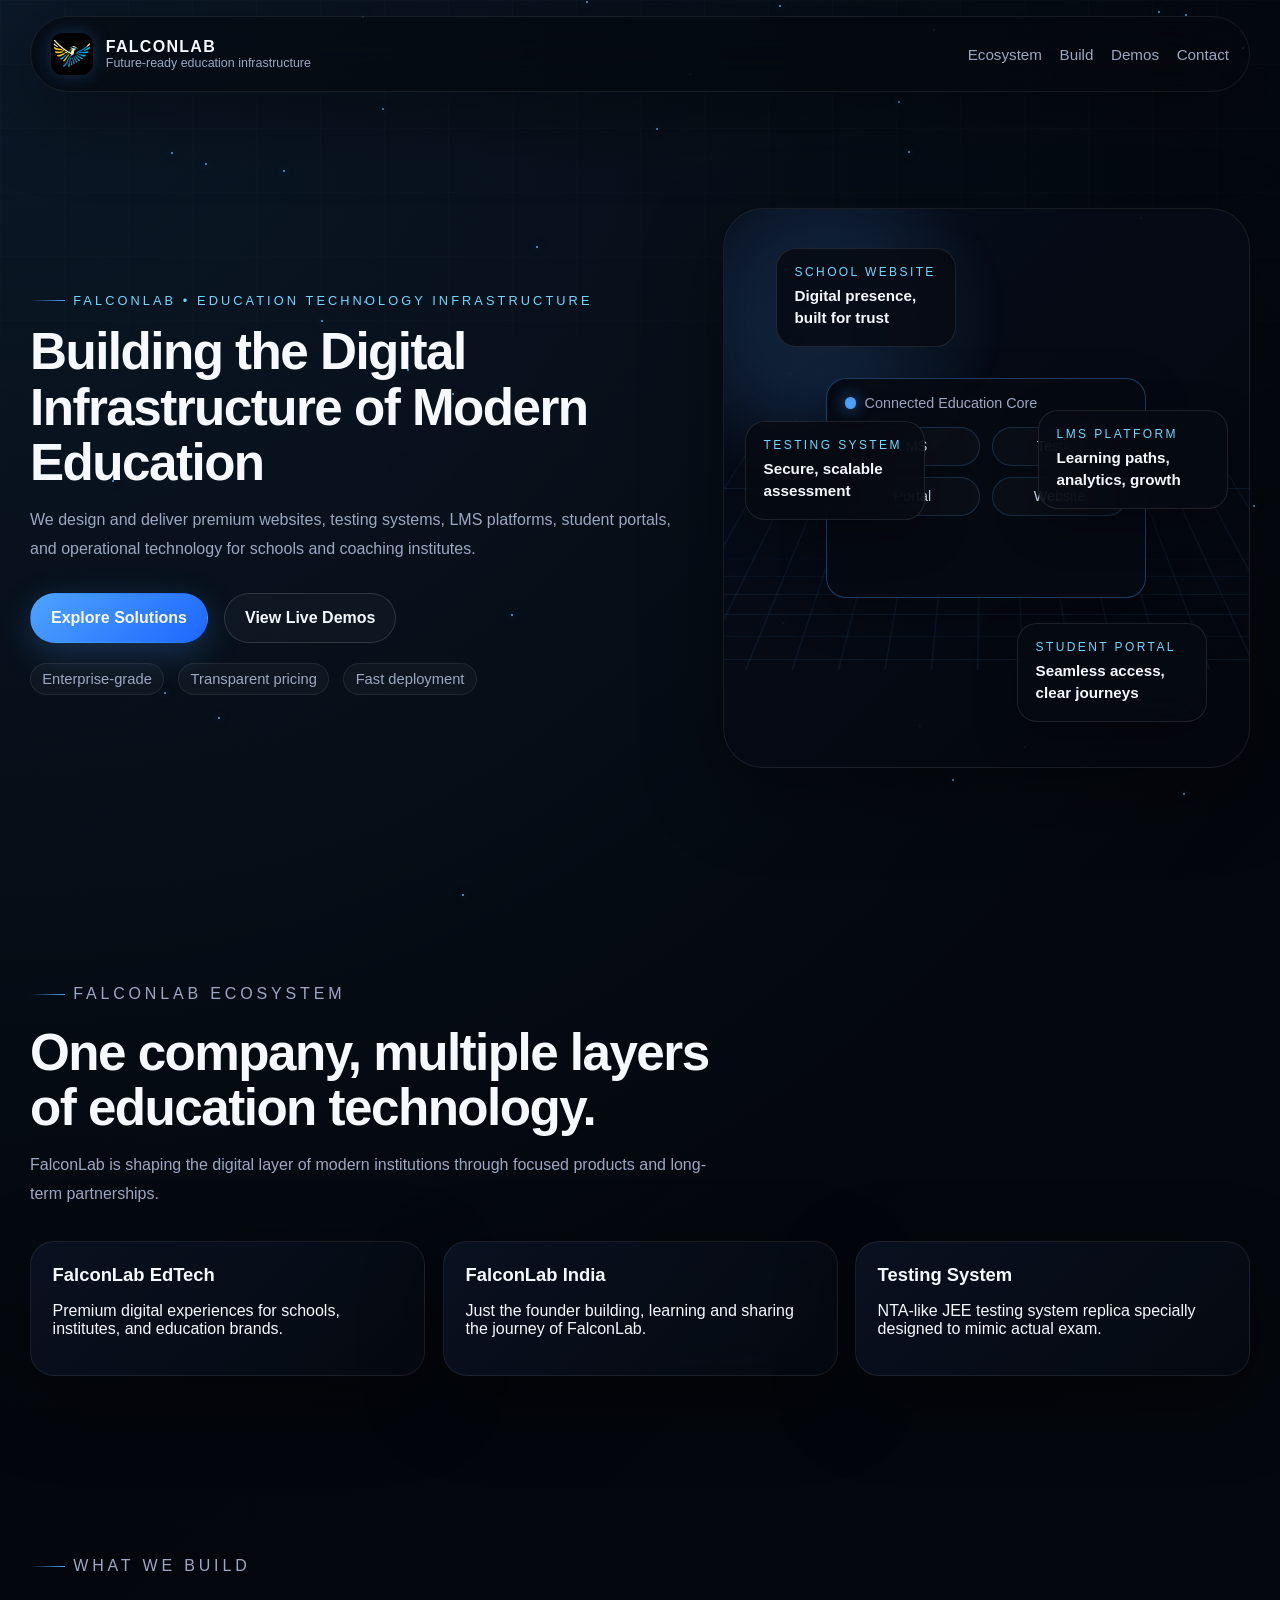
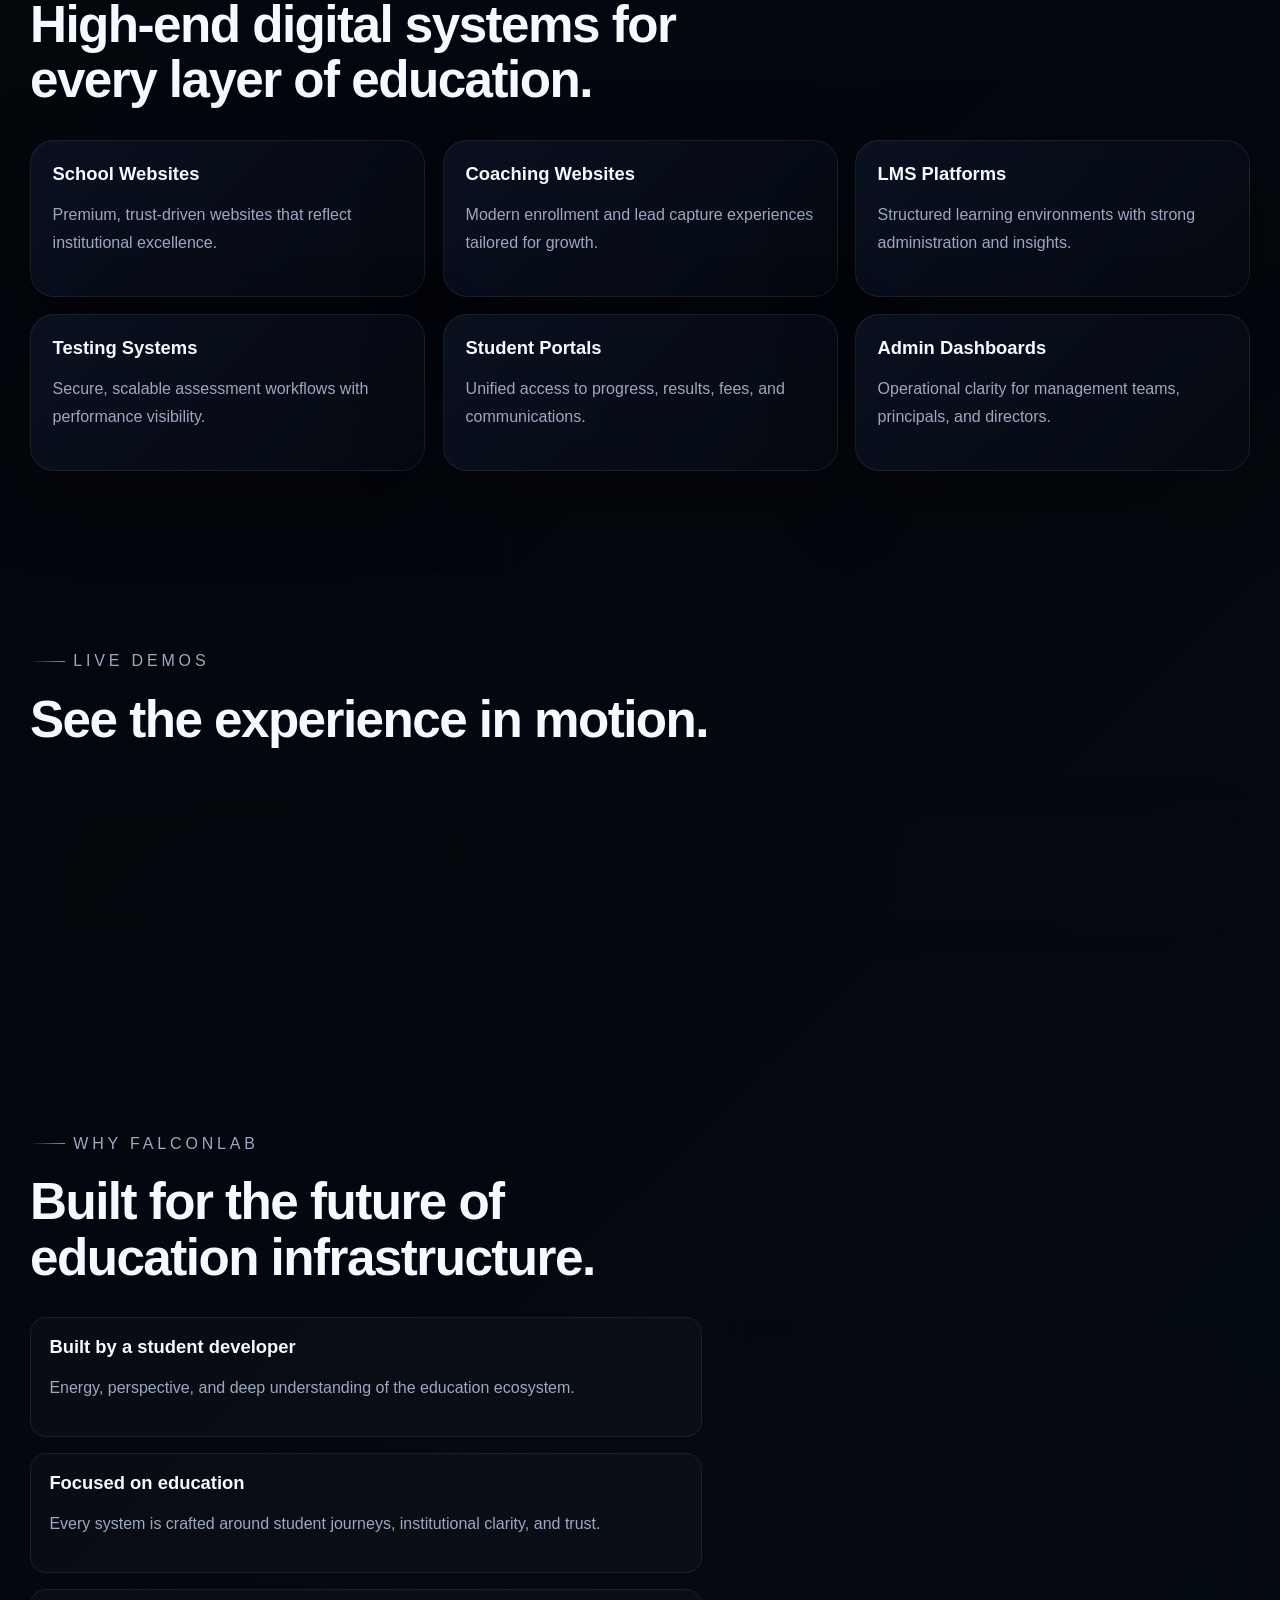
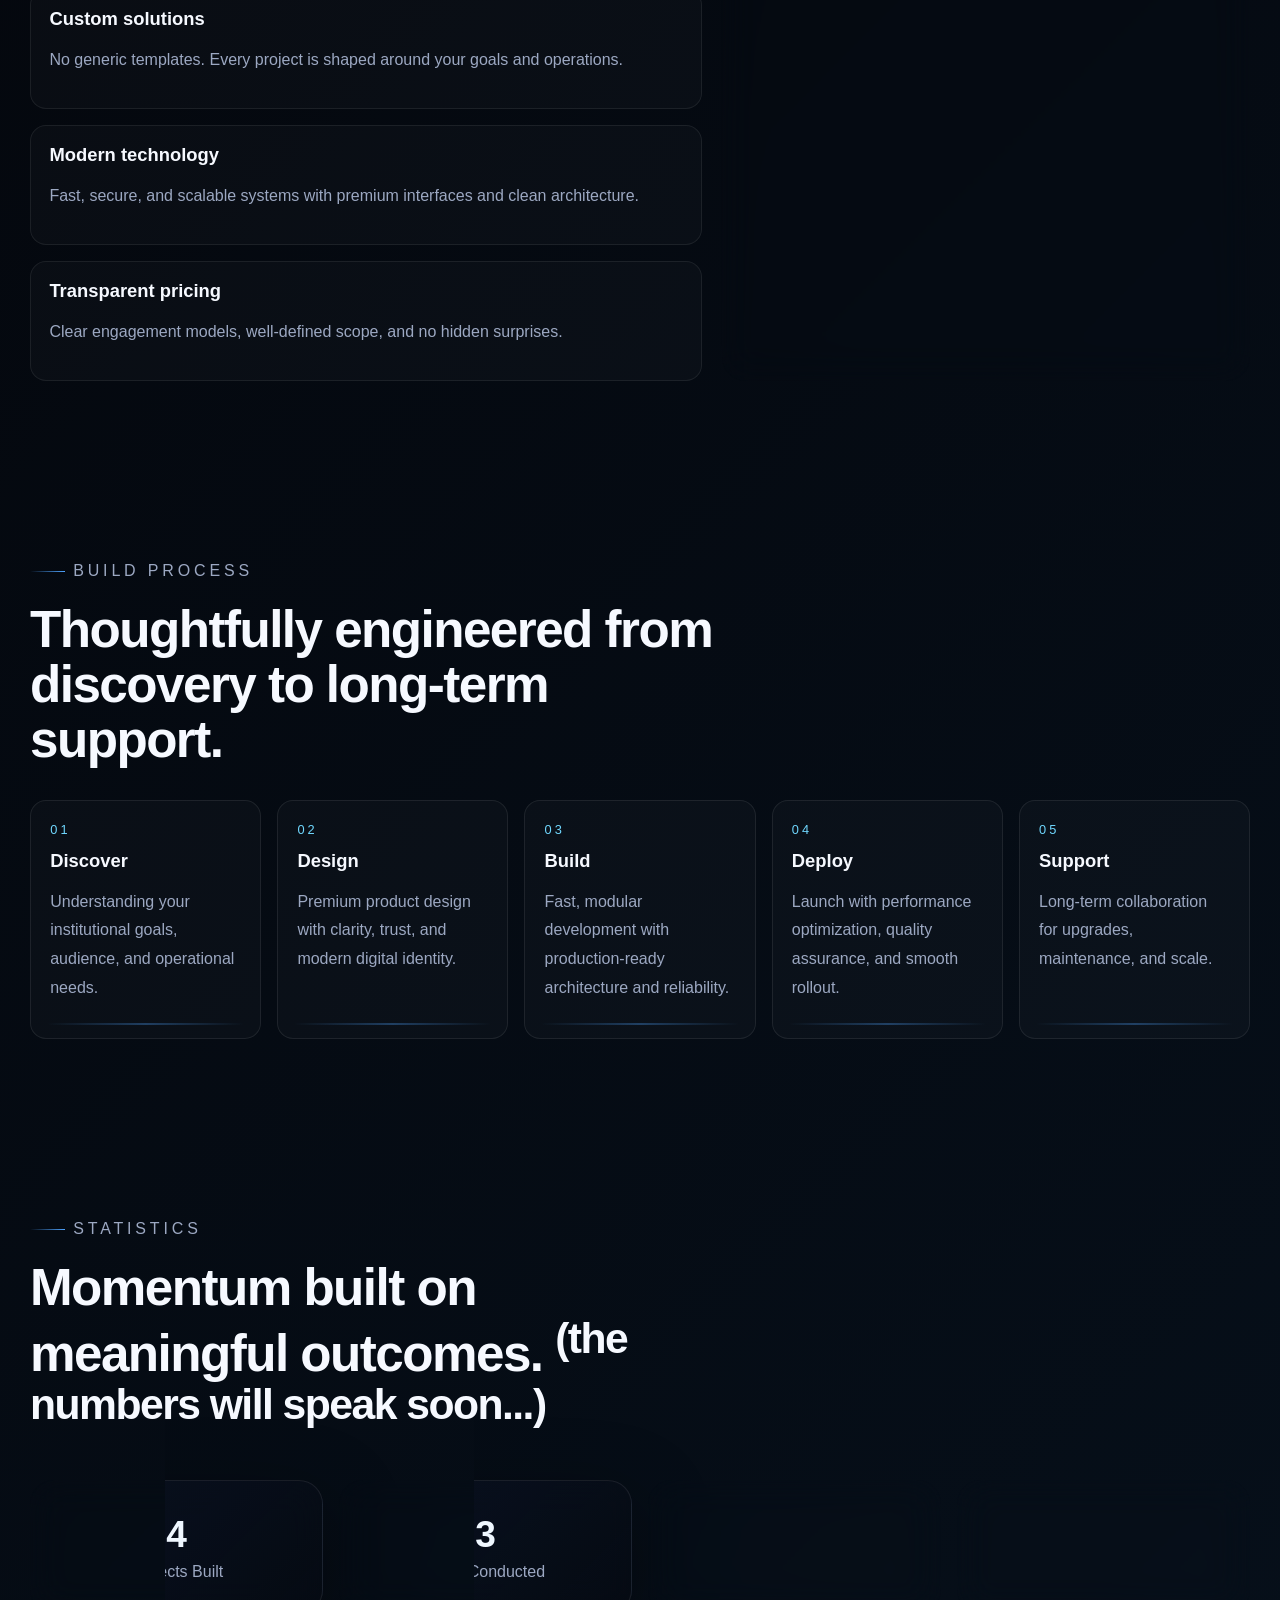
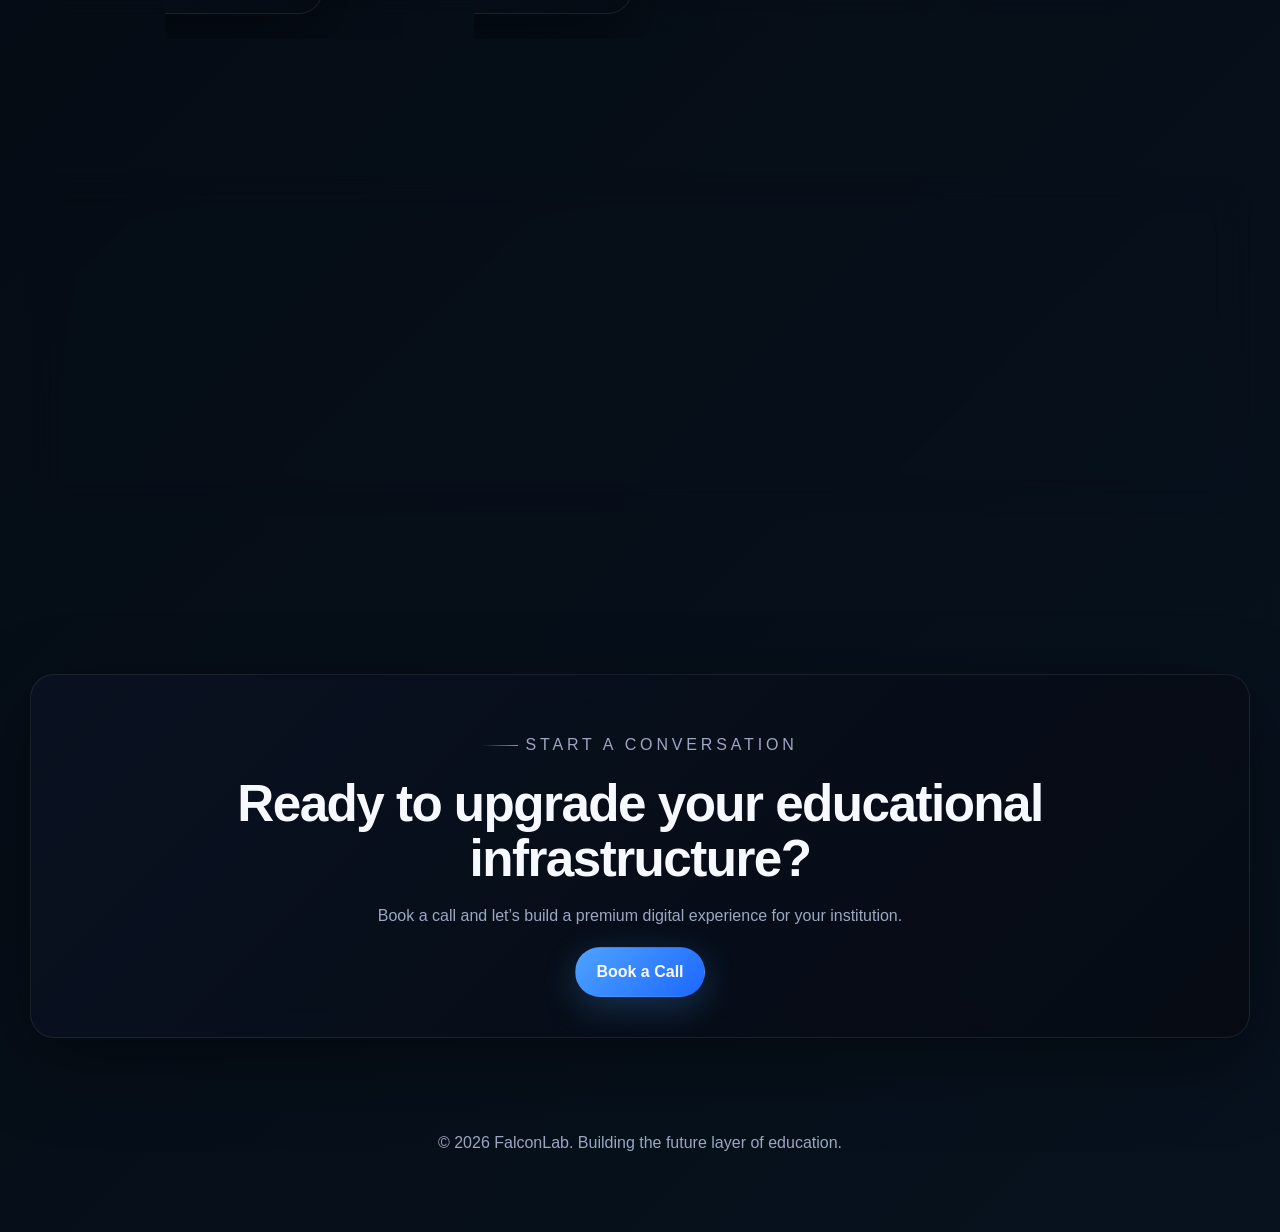
==== commit ac1bd2a6: "SEO update" ====
--- a/index.html
+++ b/index.html
@@ -9,8 +9,14 @@
     />
     <meta name="theme-color" content="#04070d" />
     <title>FalconLab | Building the Digital Infrastructure of Modern Education</title>
-    <link rel="icon" href="icon.png" type="image/png" />
-    <link rel="stylesheet" href="styles.css" />
+
+    <meta property="og:title" content="FalconLab">
+    <meta property="og:description" content="Modern educational technology solutions">
+    <meta property="og:image" content="https://falconlab.in/icon.png">
+    <meta property="og:url" content="https://falconlab.in">
+
+    <link rel="icon" href="https://falconlab.in/icon.png" type="image/png" />
+    <link rel="stylesheet" href="./styles.css" />
   </head>
   <body>
     <div class="page-shell">
@@ -298,6 +304,6 @@
       </footer>
     </div>
 
-    <script src="scripts.js"></script>
+    <script src="./scripts.js"></script>
   </body>
 </html>
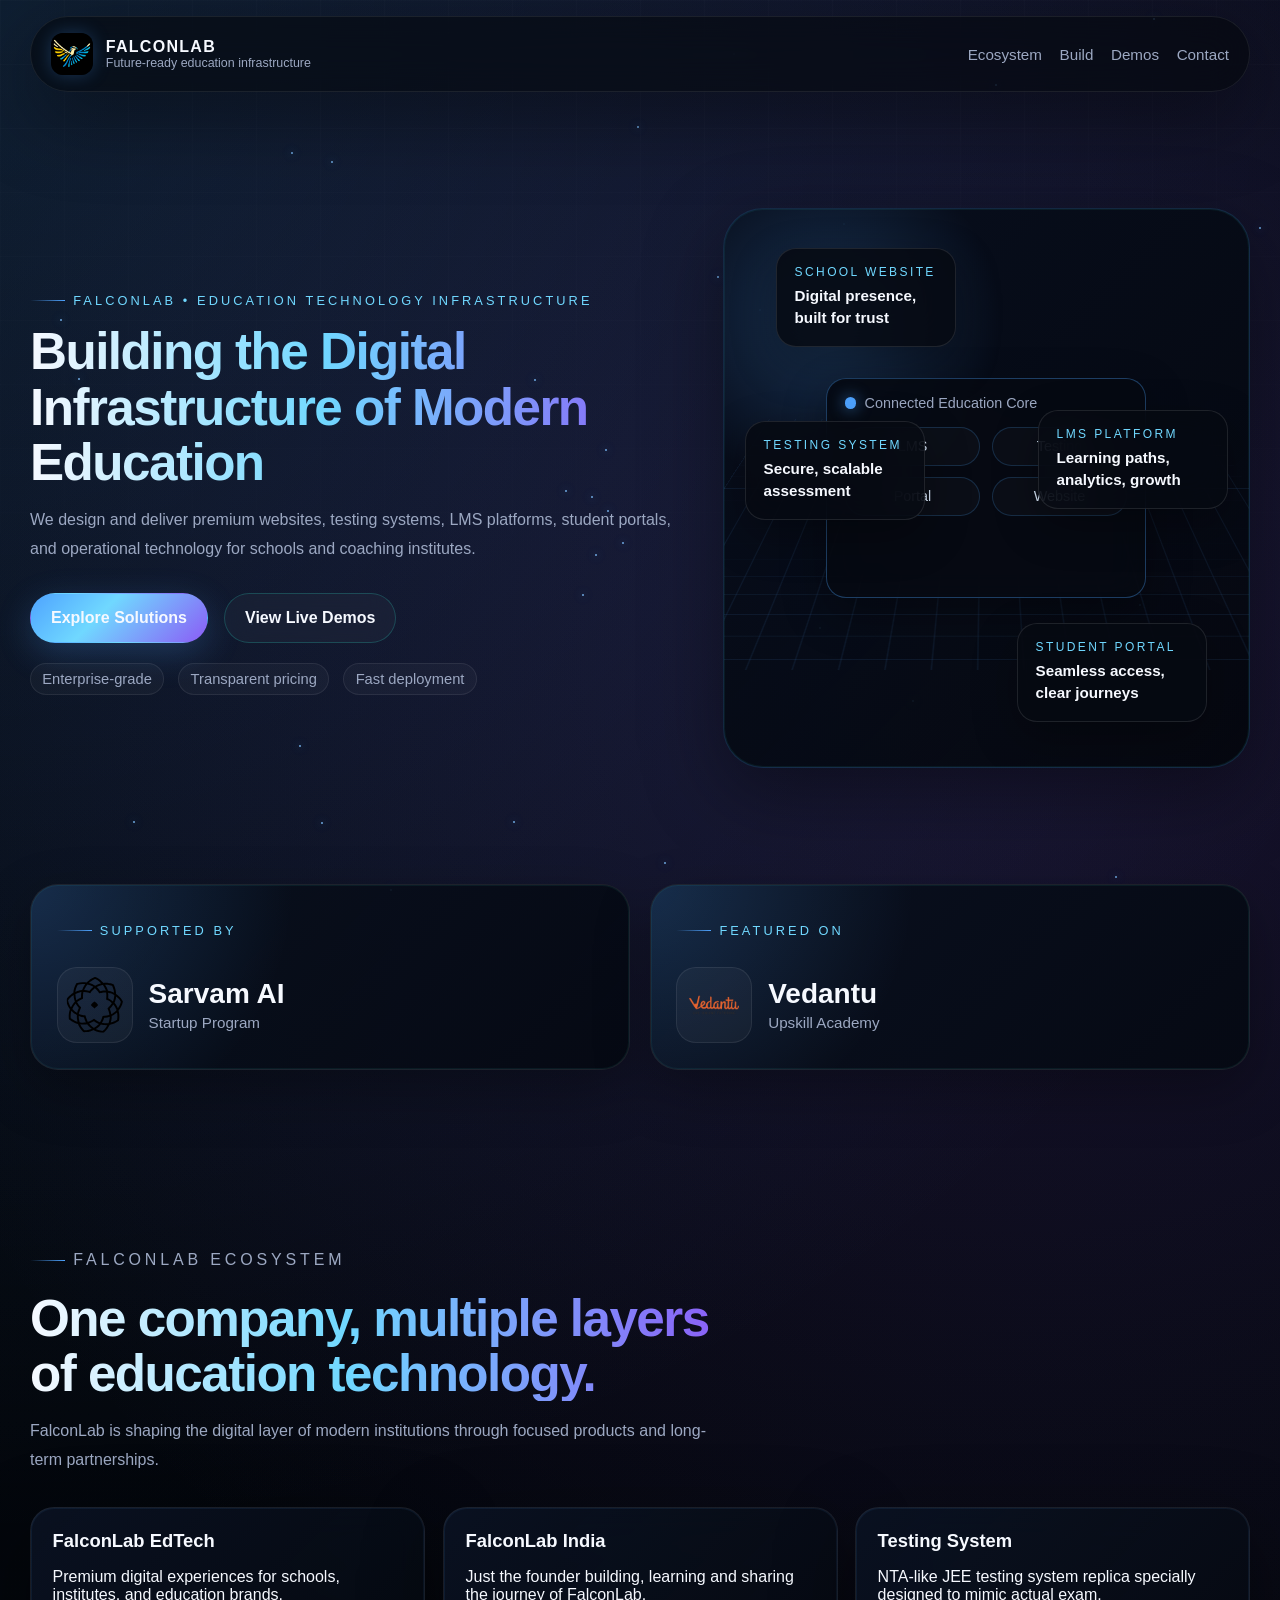
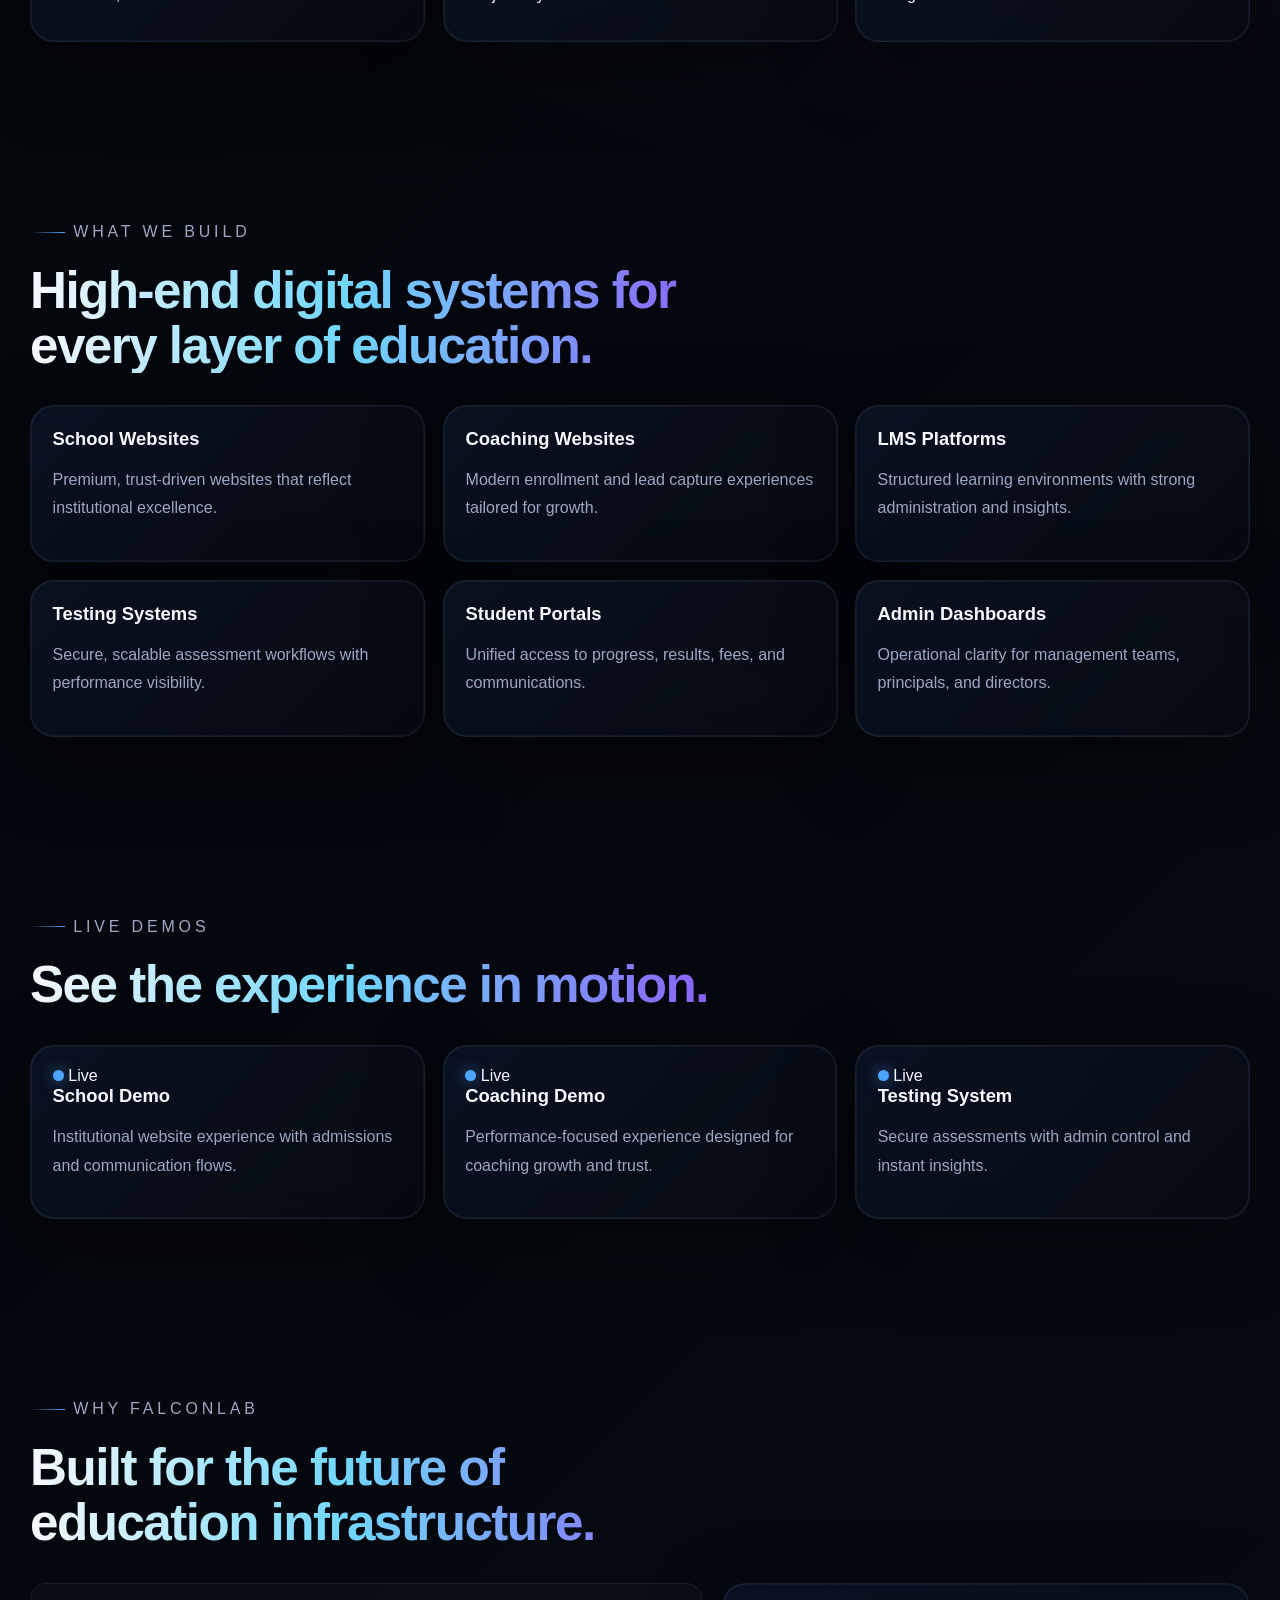
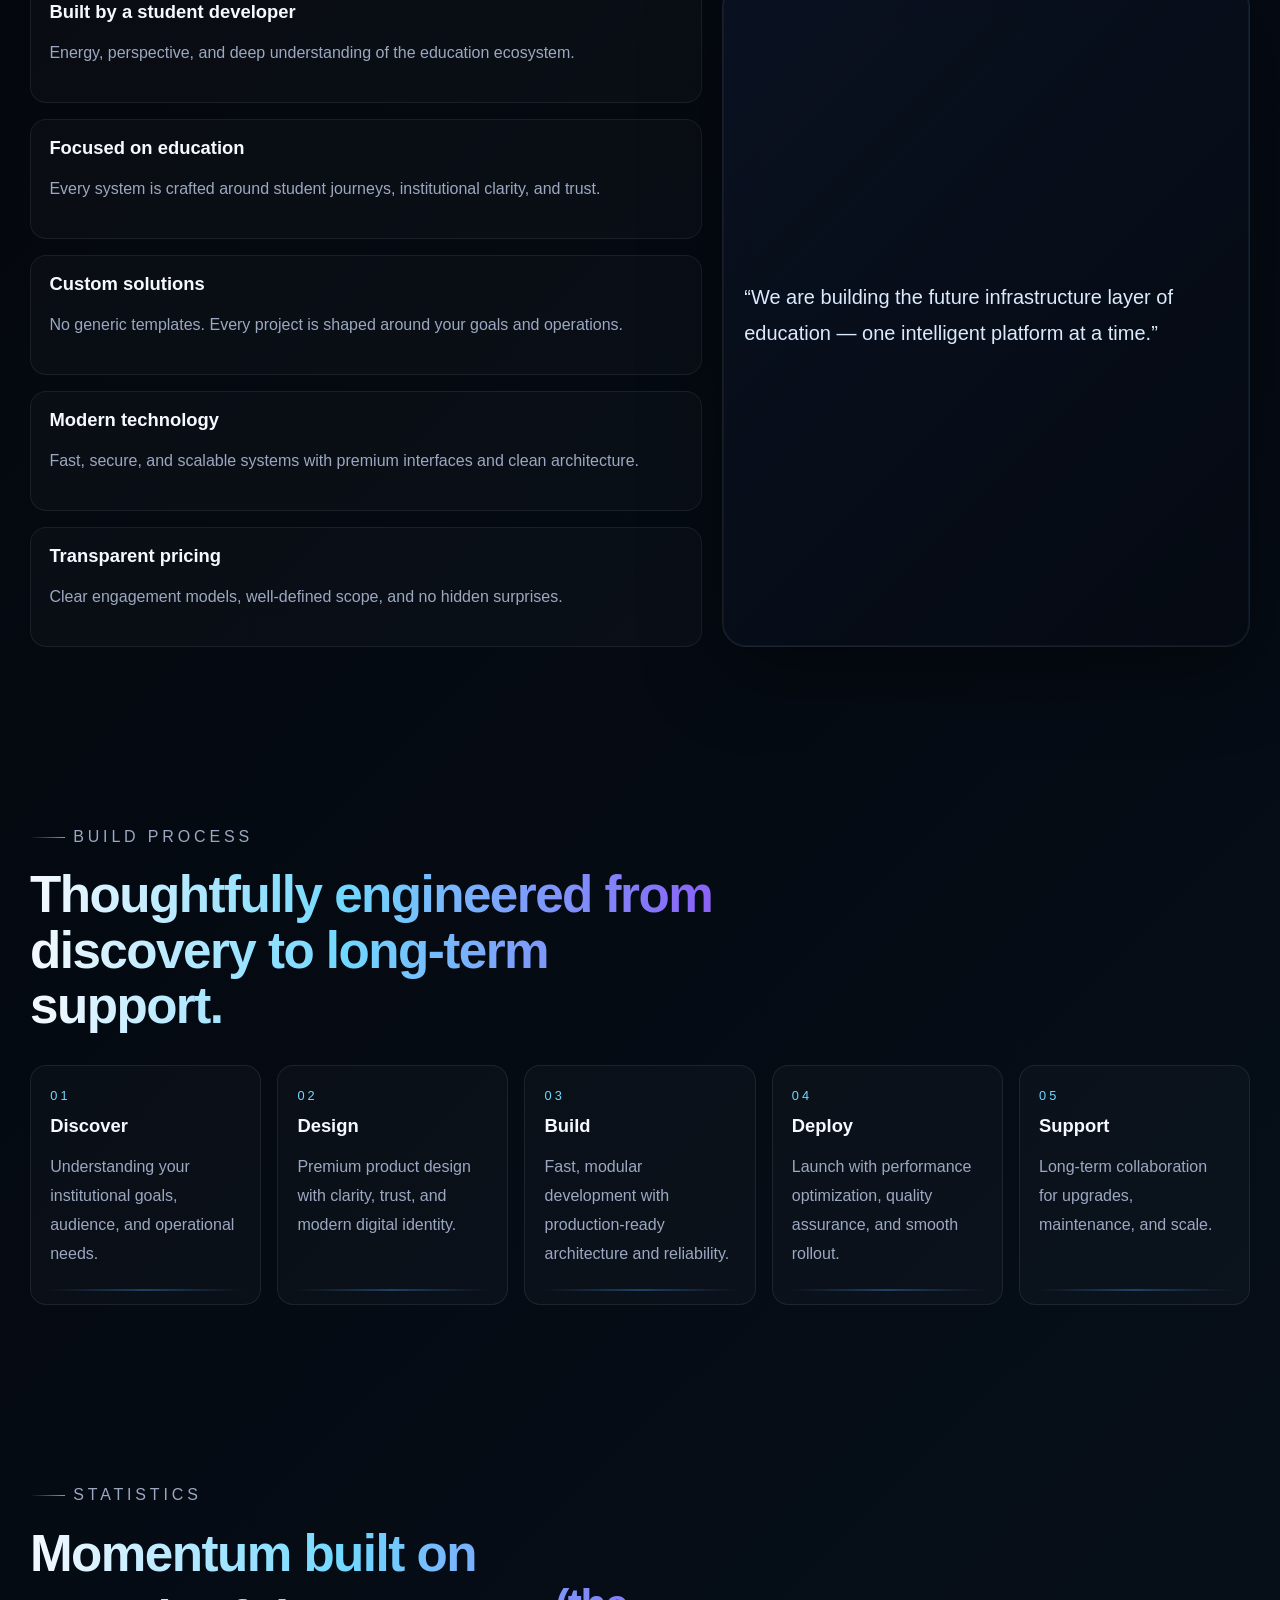
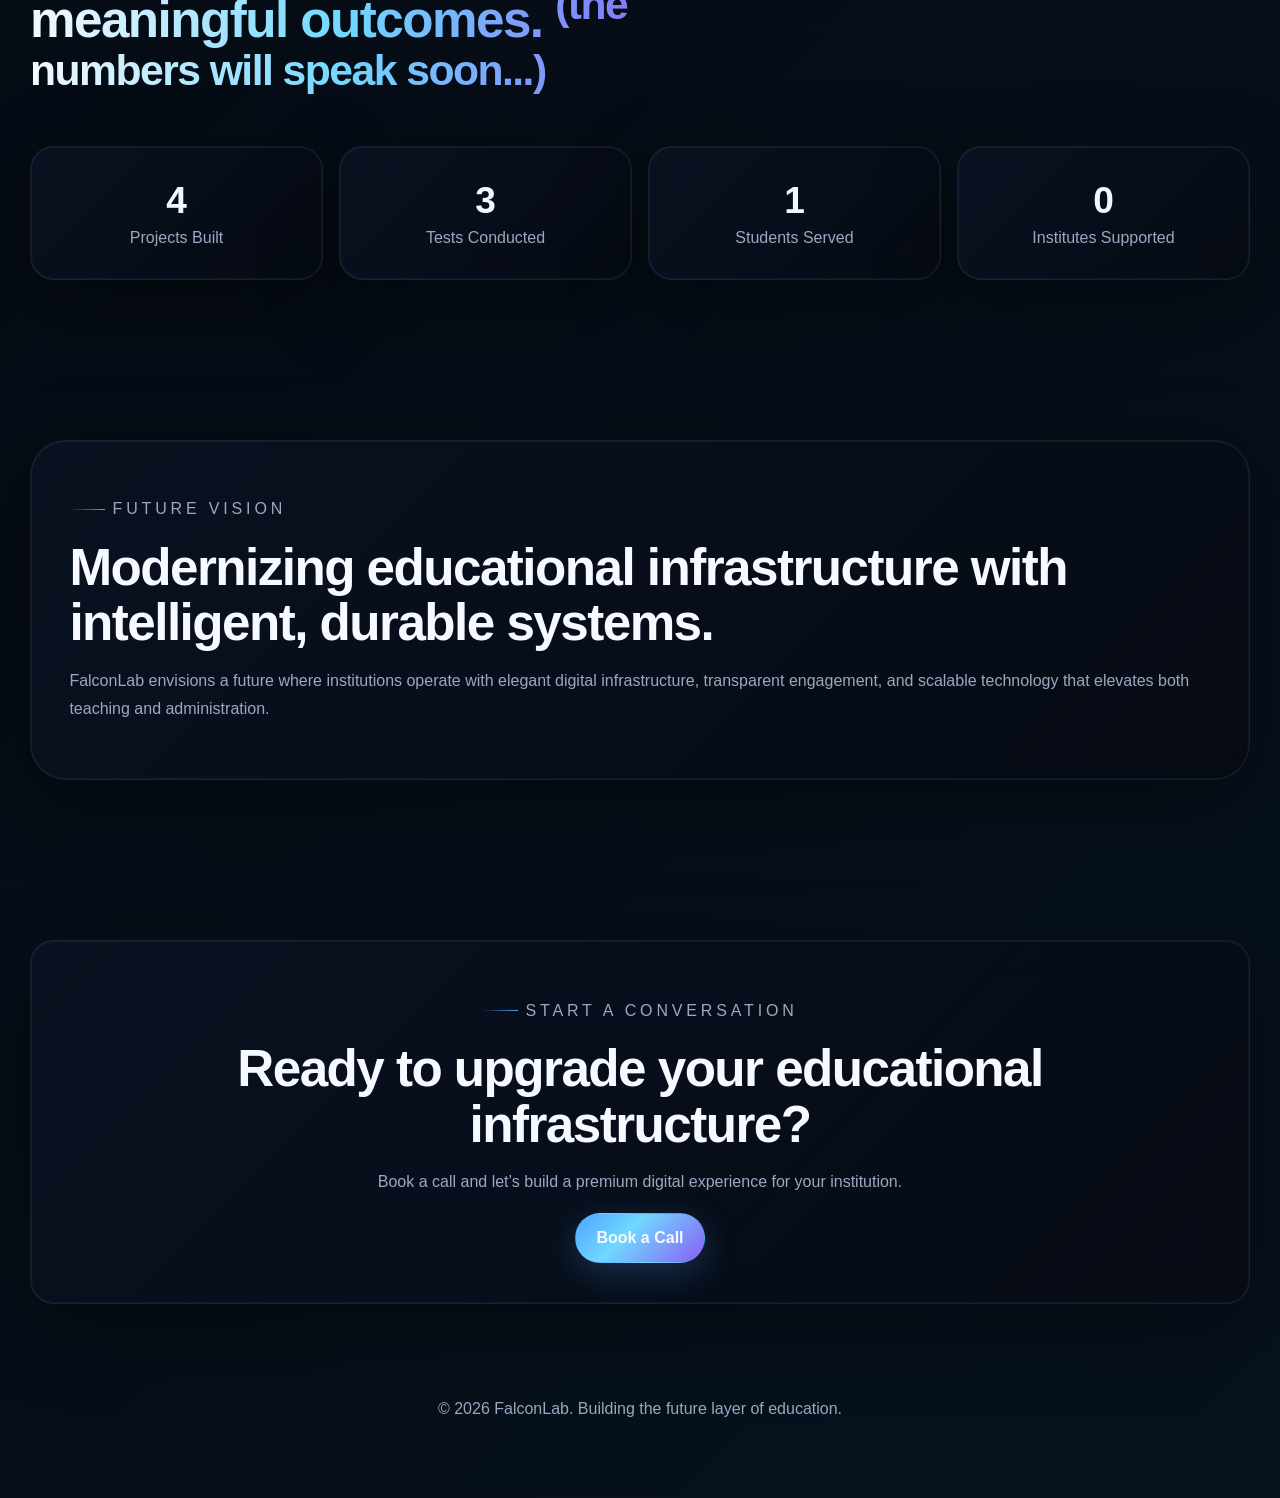
==== commit 0e0d30b1: "Added Vedantu + Sarvam cards | Design Updated" ====
--- a/index.html
+++ b/index.html
@@ -93,6 +93,36 @@
           </div>
         </section>
 
+        <section class="section partner-strip" aria-label="Featured partners and recognitions">
+          <div class="partner-shell reveal">
+            <article class="partner-card">
+              <div class="partner-copy">
+                <p class="eyebrow">Supported By</p>
+                <div class="partner-brand">
+                  <img src="./assets/Sarvam.svg" alt="Sarvam AI logo" class="partner-logo" />
+                  <div>
+                    <h3>Sarvam AI</h3>
+                    <p>Startup Program</p>
+                  </div>
+                </div>
+              </div>
+            </article>
+
+            <article class="partner-card">
+              <div class="partner-copy">
+                <p class="eyebrow">Featured On</p>
+                <div class="partner-brand">
+                  <img src="./assets/Vedantu.png" alt="Vedantu logo" class="partner-logo" />
+                  <div>
+                    <h3>Vedantu</h3>
+                    <p>Upskill Academy</p>
+                  </div>
+                </div>
+              </div>
+            </article>
+          </div>
+        </section>
+
         <section class="section" id="ecosystem">
           <div class="section-heading reveal">
             <p class="eyebrow">FalconLab Ecosystem</p>
--- a/styles.css
+++ b/styles.css
@@ -9,6 +9,9 @@
   --muted: #9ca8c2;
   --accent: #4ea3ff;
   --accent-2: #70d8ff;
+  --accent-purple: #8b5cf6;
+  --accent-teal: #2dd4bf;
+  --accent-gold: #fbbf24;
   --shadow: 0 25px 80px rgba(0, 0, 0, 0.4);
   --radius: 24px;
   --radius-sm: 16px;
@@ -27,7 +30,8 @@
   margin: 0;
   font-family: Inter, "Segoe UI", Roboto, Arial, sans-serif;
   background:
-    radial-gradient(circle at top left, rgba(78, 163, 255, 0.12), transparent 24%),
+    radial-gradient(circle at top left, rgba(78, 163, 255, 0.16), transparent 24%),
+    radial-gradient(circle at 80% 10%, rgba(139, 92, 246, 0.16), transparent 21%),
     linear-gradient(135deg, #02050a 0%, var(--bg) 40%, #07121e 100%);
   color: var(--text);
   min-height: 100vh;
@@ -208,6 +212,14 @@
   letter-spacing: -0.03em;
 }
 
+.hero h1,
+.section-heading h2 {
+  background: linear-gradient(90deg, var(--text) 0%, var(--accent-2) 45%, var(--accent-purple) 100%);
+  -webkit-background-clip: text;
+  background-clip: text;
+  color: transparent;
+}
+
 .hero-text,
 .section-heading p,
 .why-item p,
@@ -245,14 +257,20 @@
 }
 
 .btn-primary {
-  background: linear-gradient(135deg, var(--accent) 0%, #1d67ff 100%);
+  background: linear-gradient(135deg, var(--accent) 0%, var(--accent-2) 40%, var(--accent-purple) 100%);
   box-shadow: 0 10px 35px rgba(78, 163, 255, 0.24);
 }
 
 .btn-secondary {
-  border-color: rgba(255, 255, 255, 0.14);
+  border-color: rgba(45, 212, 191, 0.24);
   background: rgba(255, 255, 255, 0.03);
   backdrop-filter: blur(14px);
+}
+
+.btn-secondary:hover,
+.btn-secondary:focus-visible {
+  box-shadow: 0 10px 25px rgba(45, 212, 191, 0.16);
+  border-color: rgba(139, 92, 246, 0.34);
 }
 
 .hero-microcopy {
@@ -274,9 +292,9 @@
   position: relative;
   min-height: 560px;
   border-radius: 40px;
-  border: 1px solid rgba(255, 255, 255, 0.08);
+  border: 1px solid rgba(78, 163, 255, 0.2);
   background: linear-gradient(135deg, rgba(7, 14, 28, 0.95), rgba(4, 7, 13, 0.9));
-  box-shadow: var(--shadow);
+  box-shadow: var(--shadow), inset 0 0 0 1px rgba(45, 212, 191, 0.08);
   overflow: hidden;
 }
 
@@ -411,6 +429,69 @@
   line-height: 1.5;
 }
 
+.partner-strip {
+  padding-top: 0;
+}
+
+.partner-shell {
+  display: grid;
+  grid-template-columns: repeat(2, minmax(0, 1fr));
+  gap: 1.2rem;
+}
+
+.partner-card {
+  position: relative;
+  padding: 1.6rem;
+  border-radius: 28px;
+  border: 1px solid rgba(255, 255, 255, 0.09);
+  background: linear-gradient(135deg, rgba(9, 16, 30, 0.95), rgba(5, 9, 18, 0.9));
+  box-shadow: 0 20px 55px rgba(0, 0, 0, 0.3), 0 0 0 1px rgba(45, 212, 191, 0.08) inset;
+  overflow: hidden;
+}
+
+.partner-card::before {
+  content: "";
+  position: absolute;
+  inset: 0;
+  background: radial-gradient(circle at top left, rgba(78, 163, 255, 0.2), transparent 42%);
+  pointer-events: none;
+}
+
+.partner-copy {
+  position: relative;
+  z-index: 1;
+}
+
+.partner-brand {
+  display: flex;
+  align-items: center;
+  gap: 1rem;
+  margin-top: 0.8rem;
+}
+
+.partner-logo {
+  width: 76px;
+  height: 76px;
+  object-fit: contain;
+  padding: 0.55rem;
+  border-radius: 20px;
+  background: rgba(255, 255, 255, 0.04);
+  border: 1px solid rgba(255, 255, 255, 0.08);
+  flex-shrink: 0;
+}
+
+.partner-brand h3 {
+  margin: 0;
+  font-size: clamp(1.35rem, 2.6vw, 1.75rem);
+  line-height: 1.1;
+}
+
+.partner-brand p {
+  margin: 0.3rem 0 0;
+  color: var(--muted);
+  font-size: 0.95rem;
+}
+
 .section-heading {
   max-width: 700px;
   margin-bottom: 2rem;
@@ -440,9 +521,9 @@
   padding: 1.35rem;
   border-radius: var(--radius);
   border: 1px solid rgba(255, 255, 255, 0.08);
-  background: linear-gradient(135deg, rgba(10, 18, 34, 0.9), rgba(6, 10, 18, 0.8));
+  background: linear-gradient(135deg, rgba(10, 18, 34, 0.92), rgba(6, 10, 18, 0.82));
   backdrop-filter: blur(18px);
-  box-shadow: var(--shadow);
+  box-shadow: var(--shadow), 0 0 0 1px rgba(78, 163, 255, 0.08) inset;
   overflow: hidden;
 }
 
@@ -452,7 +533,7 @@
   content: "";
   position: absolute;
   inset: 0;
-  background: linear-gradient(120deg, transparent 0%, rgba(78, 163, 255, 0.12) 50%, transparent 100%);
+  background: linear-gradient(120deg, transparent 0%, rgba(78, 163, 255, 0.12) 30%, rgba(139, 92, 246, 0.16) 55%, rgba(45, 212, 191, 0.12) 75%, transparent 100%);
   transform: translateX(-100%);
   transition: transform 0.75s ease;
   pointer-events: none;
@@ -694,6 +775,15 @@
   .cta-card h2 {
     font-size: 2.2rem;
   }
+
+  .partner-shell {
+    grid-template-columns: 1fr;
+  }
+
+  .partner-brand {
+    flex-direction: column;
+    align-items: flex-start;
+  }
 }
 
 @media (prefers-reduced-motion: reduce) {
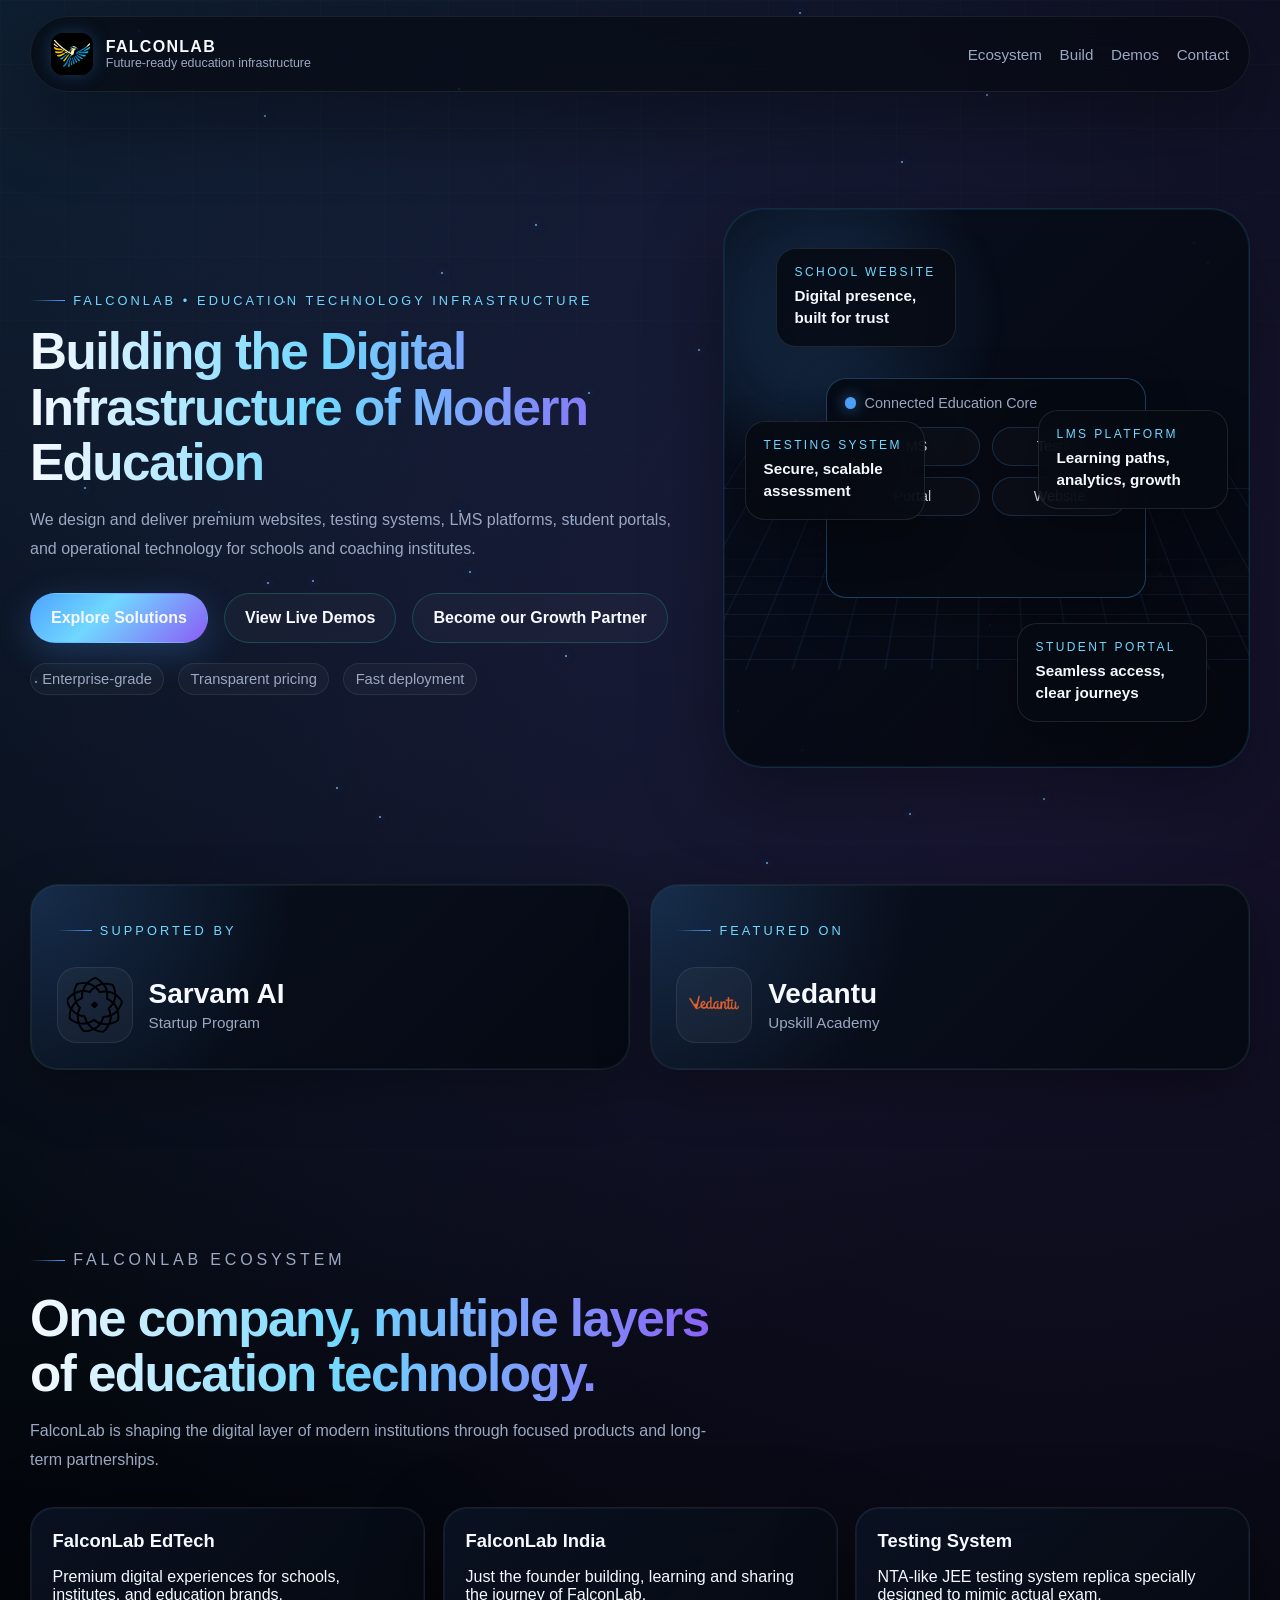
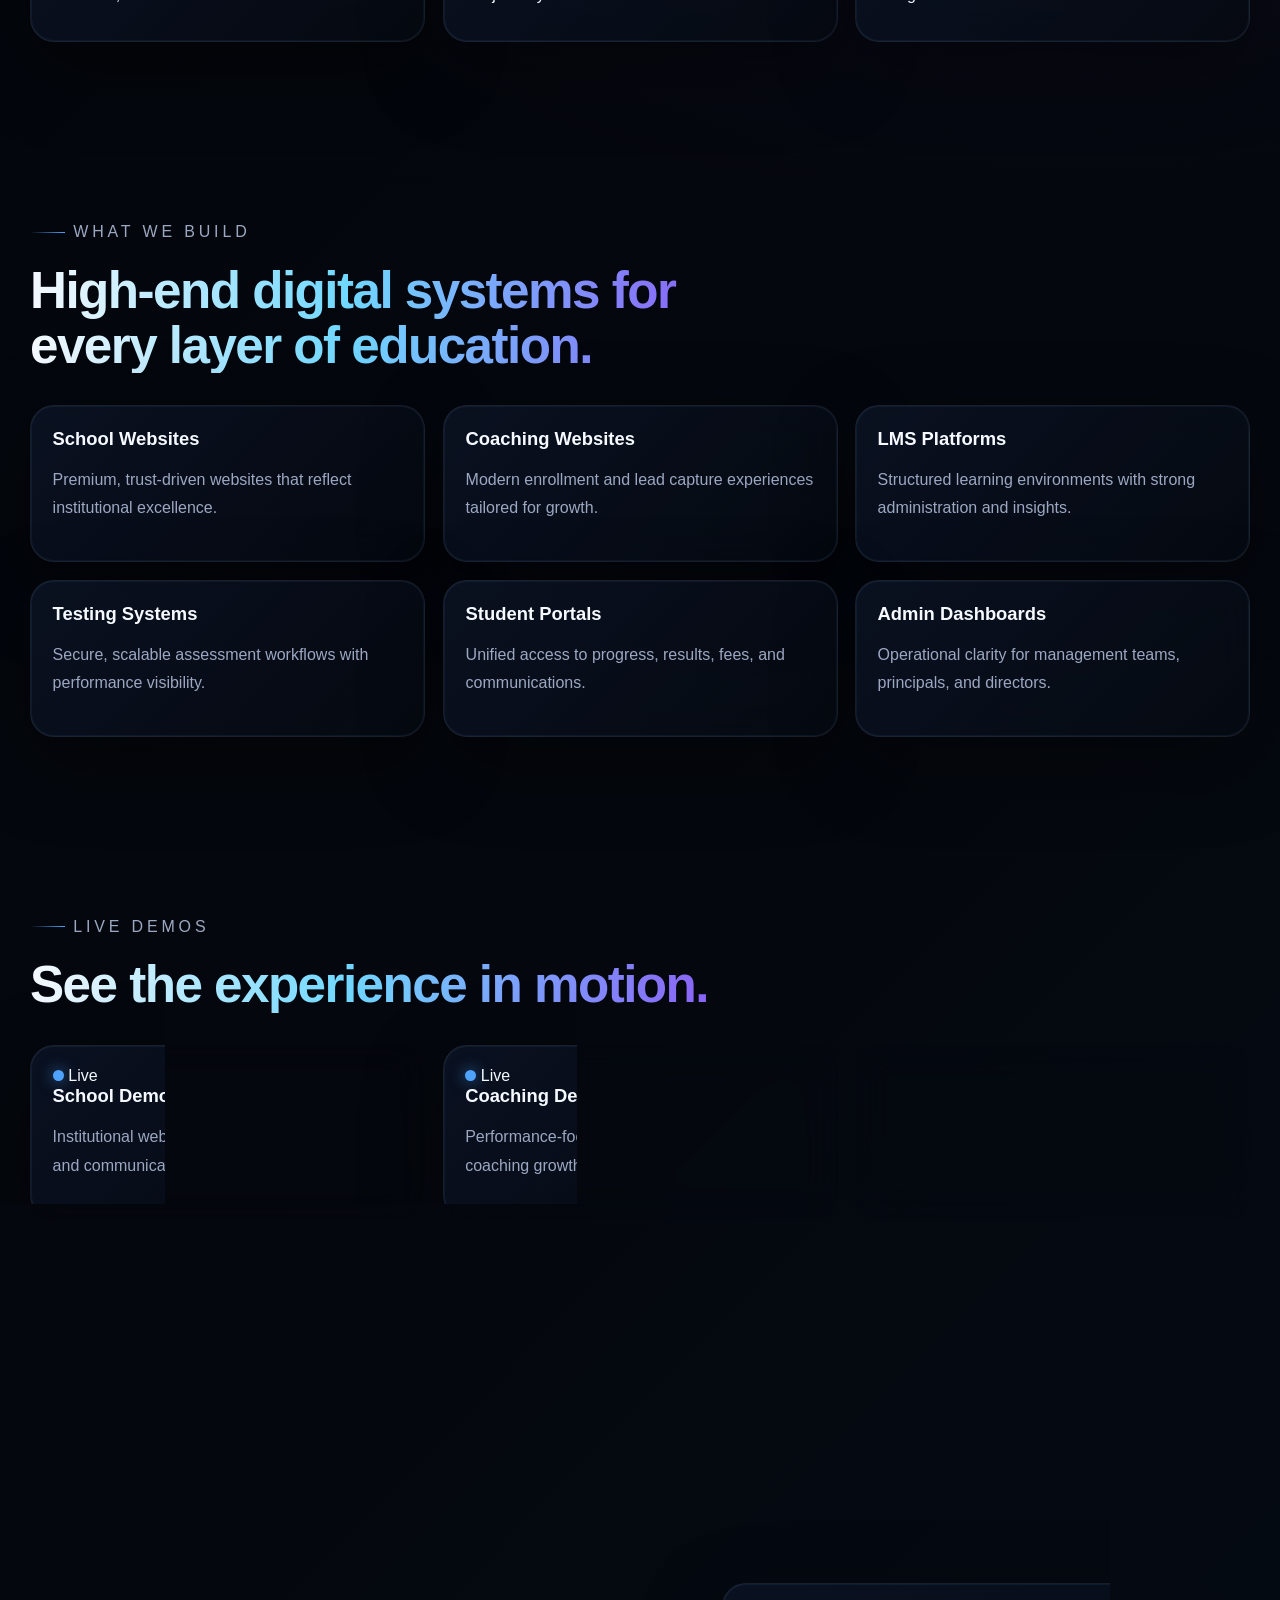
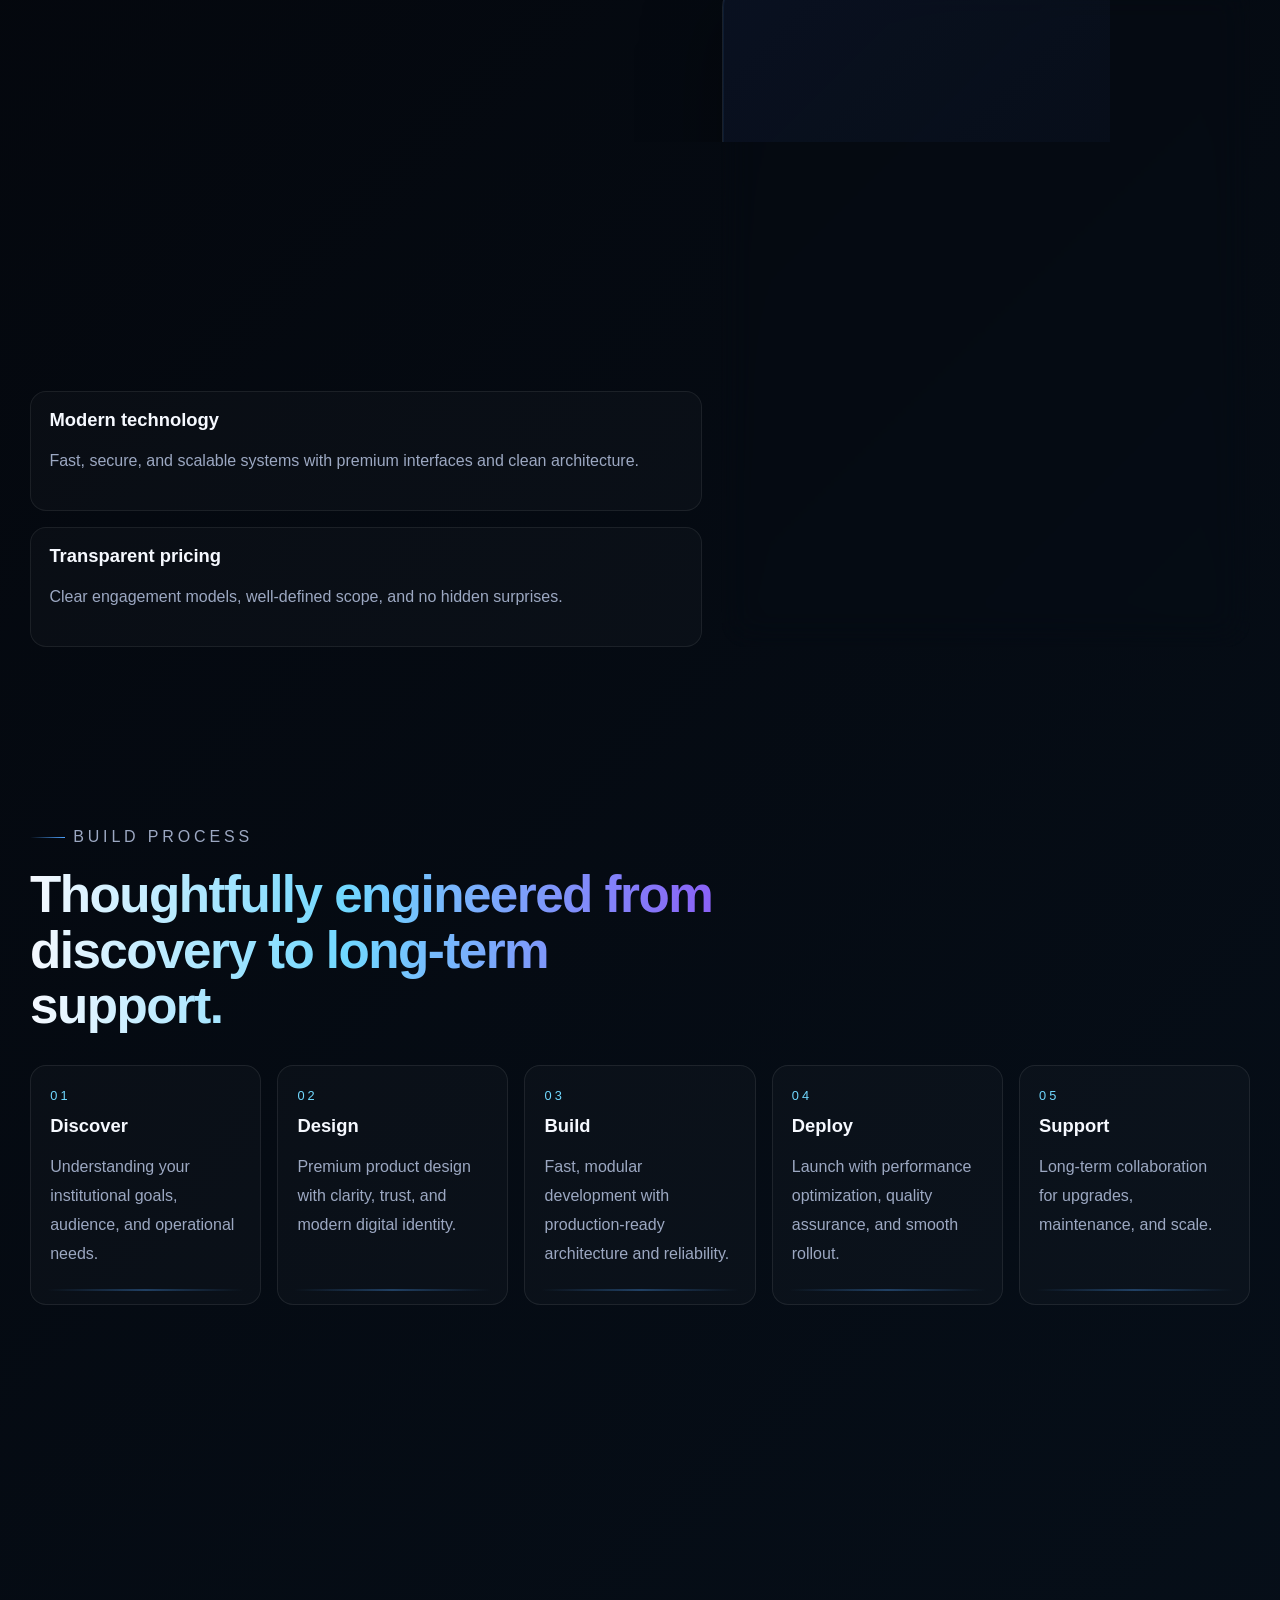
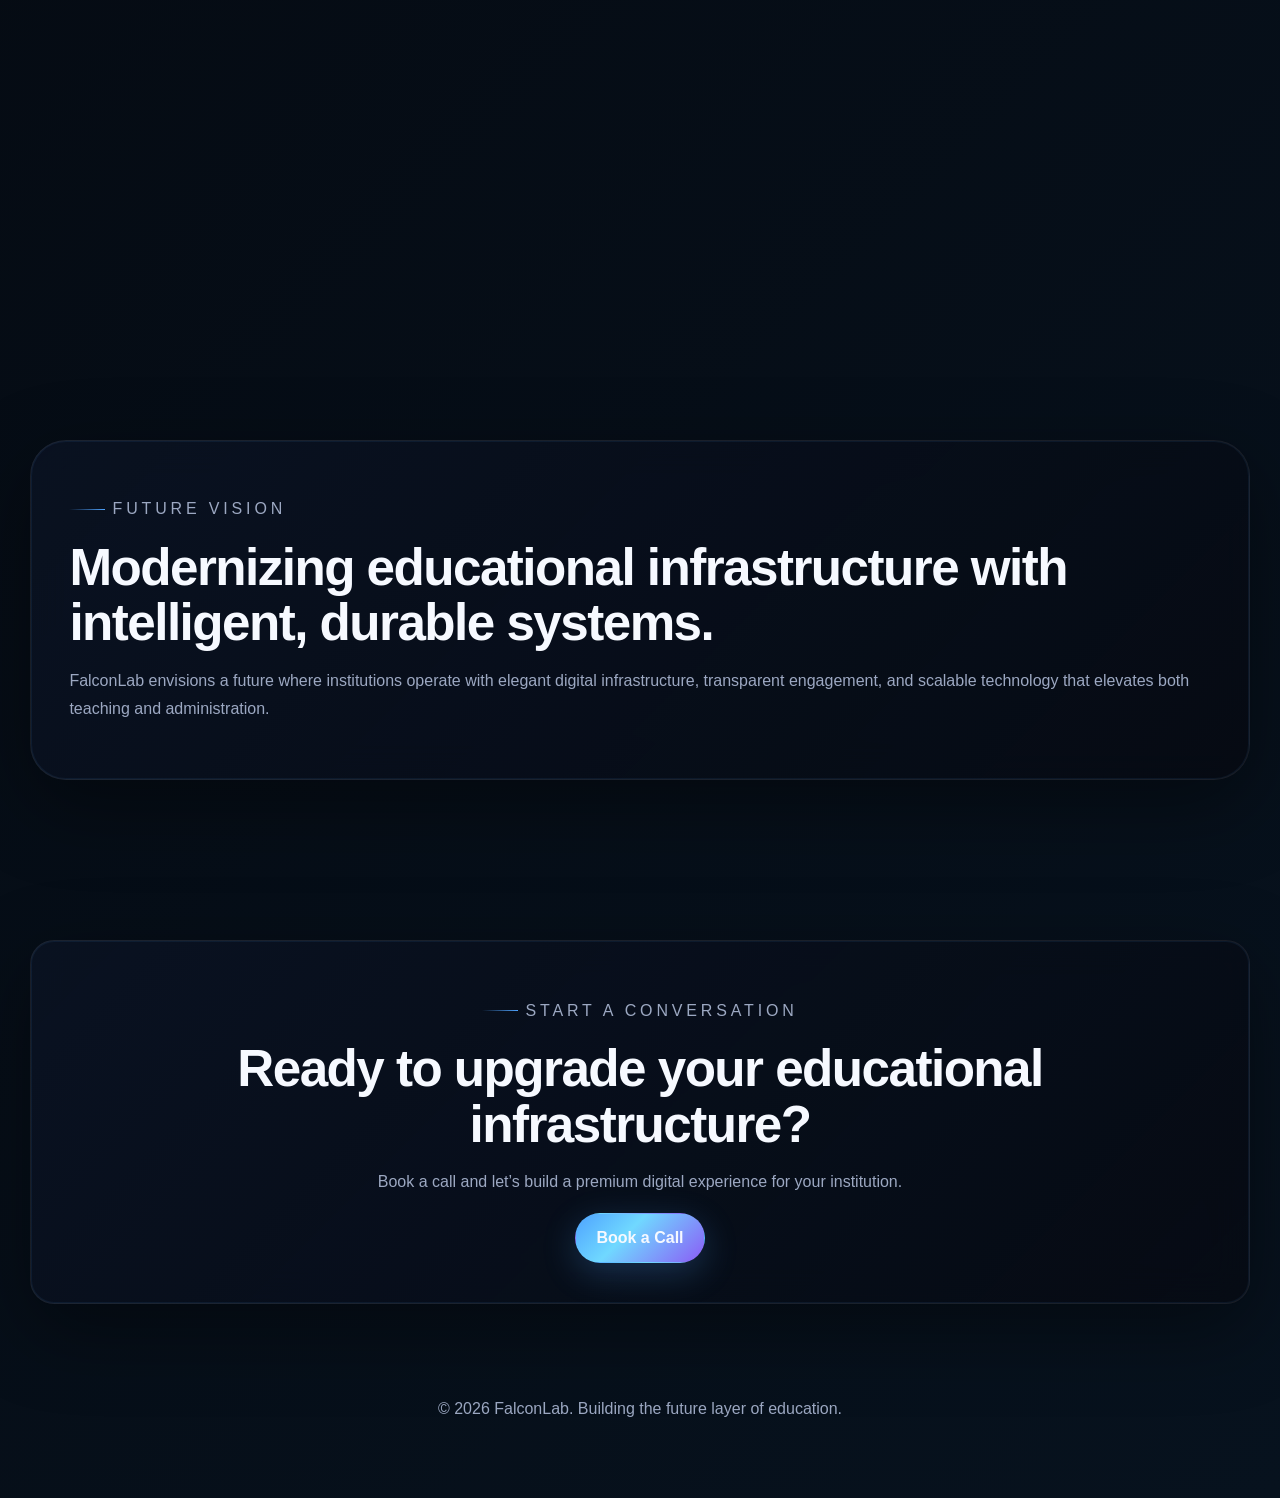
==== commit 4cd6f48f: "Button linking to 'growth partner' page added" ====
--- a/index.html
+++ b/index.html
@@ -52,6 +52,7 @@
             <div class="hero-actions">
               <a class="btn btn-primary" href="https://edtech.falconlab.in">Explore Solutions</a>
               <a class="btn btn-secondary" href="https://demo.falconlab.in">View Live Demos</a>
+              <a class="btn btn-secondary" href="./growth-partners">Become our Growth Partner</a>
             </div>
             <div class="hero-microcopy">
               <span>Enterprise-grade</span>
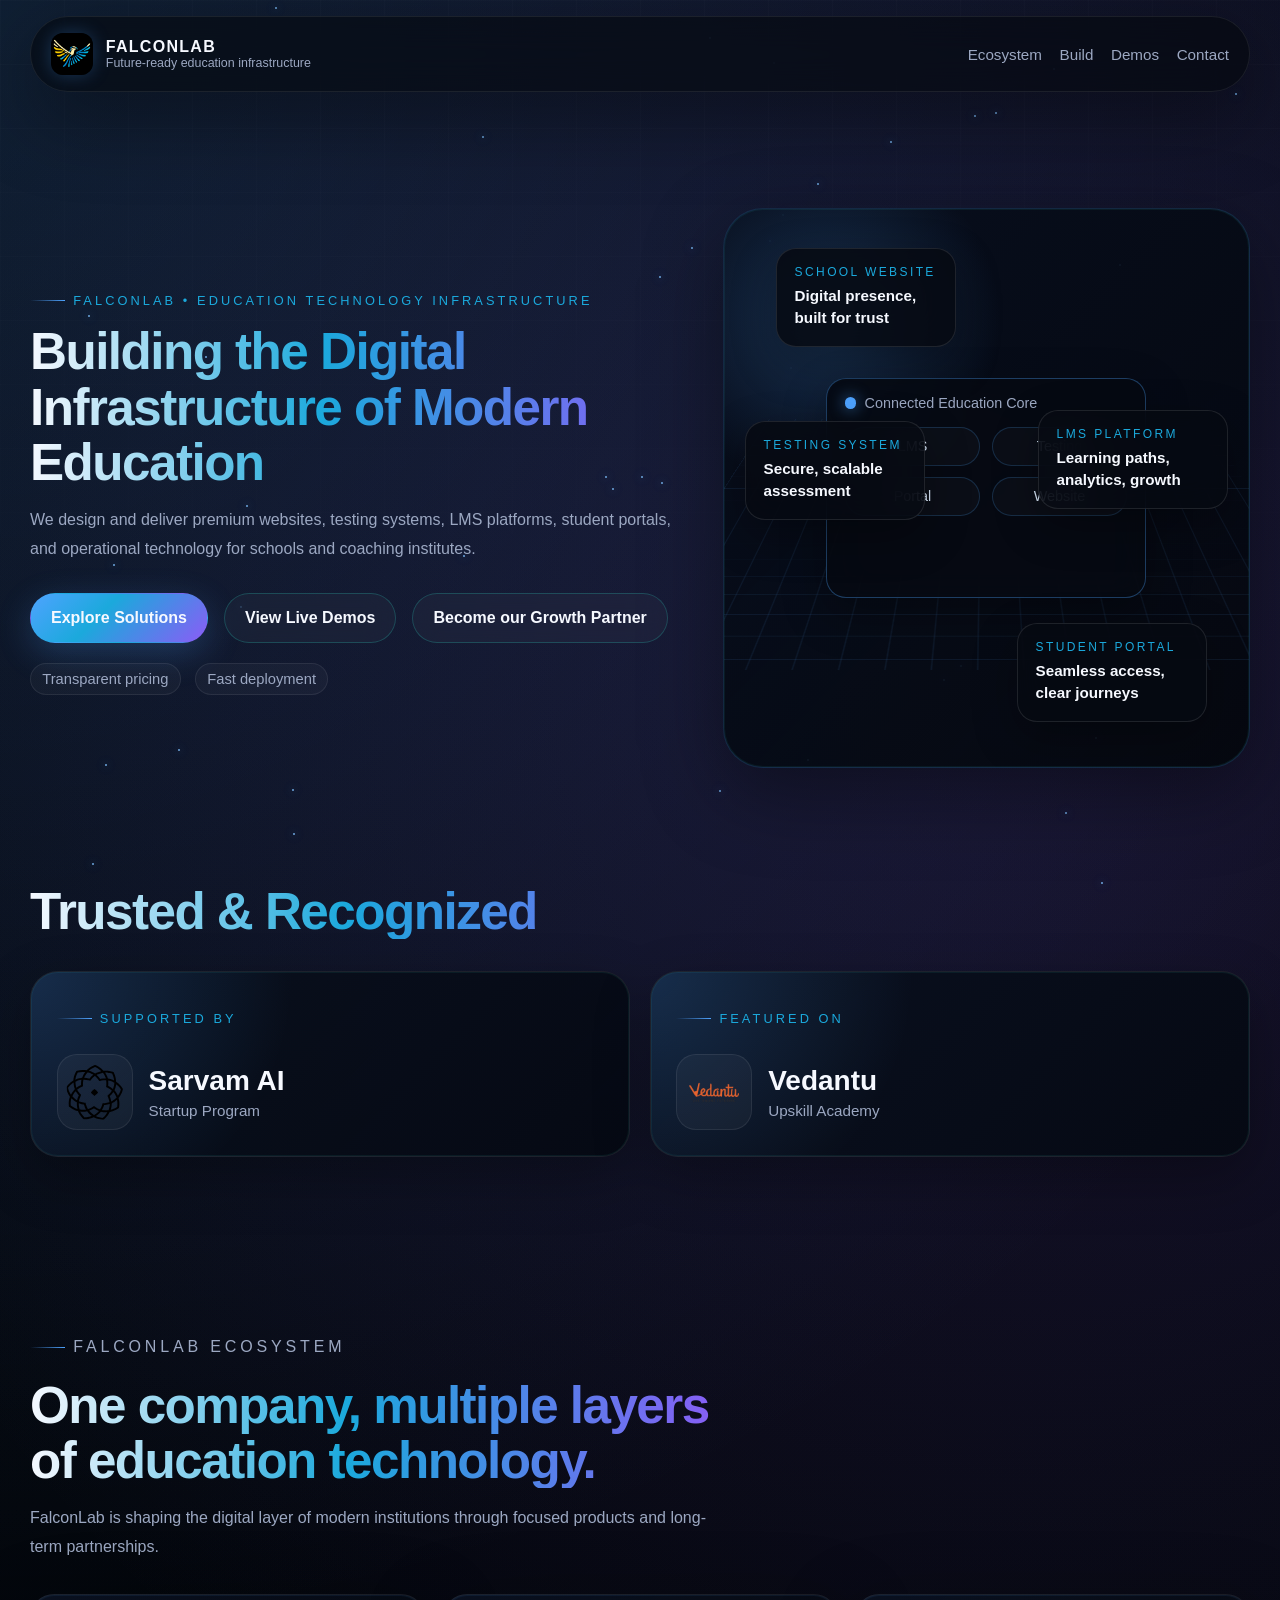
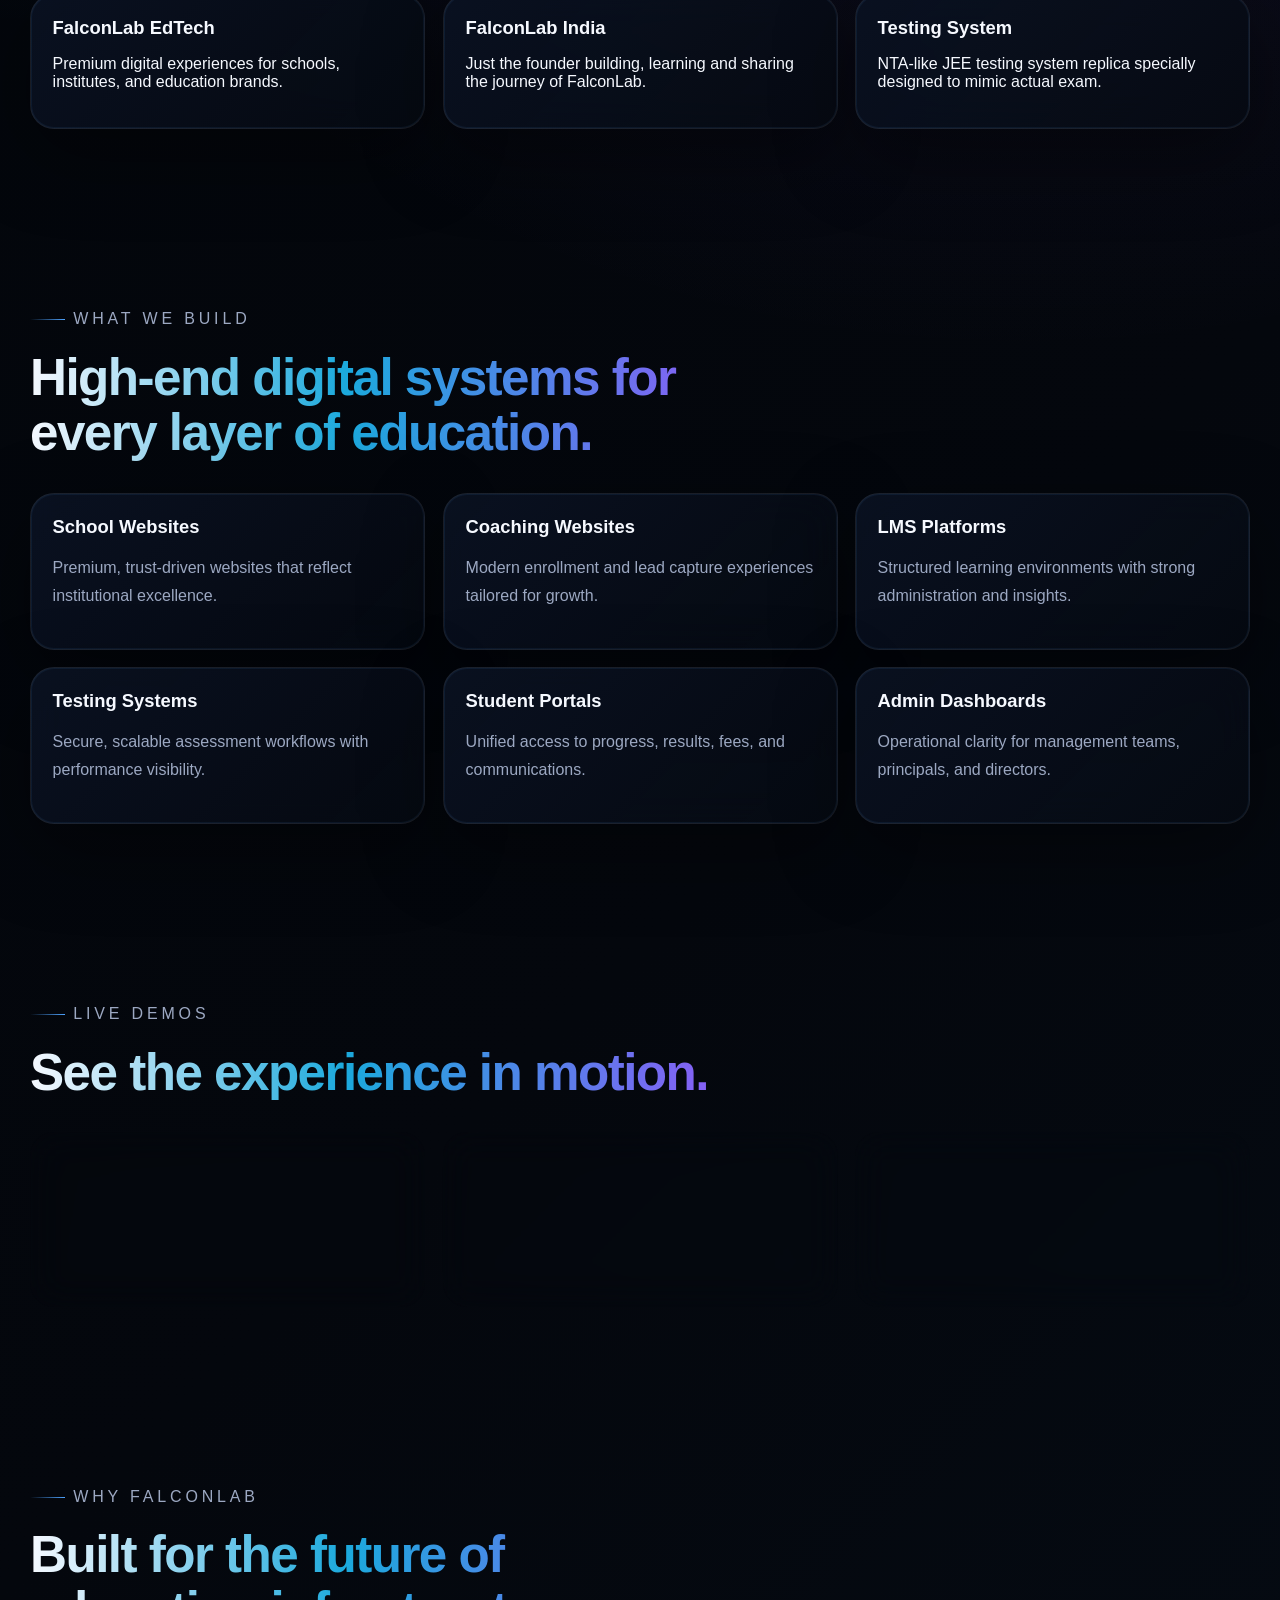
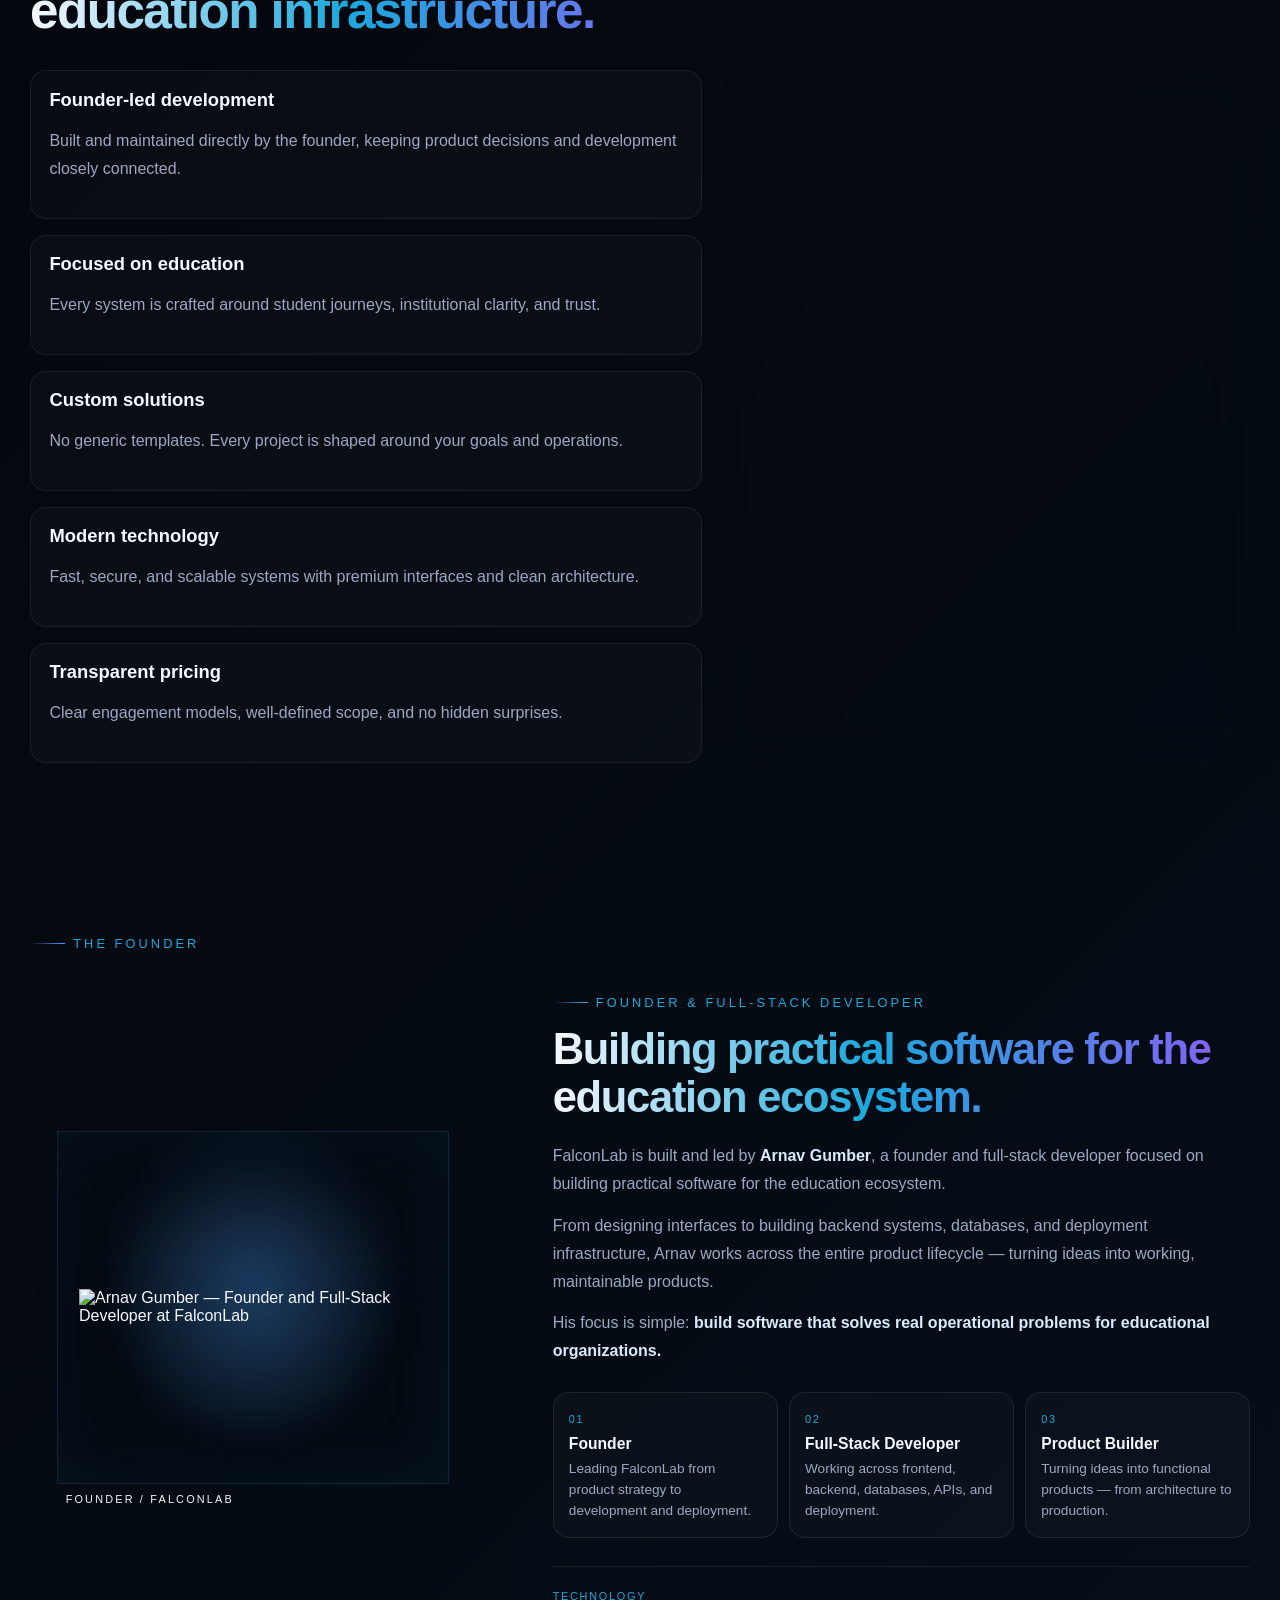
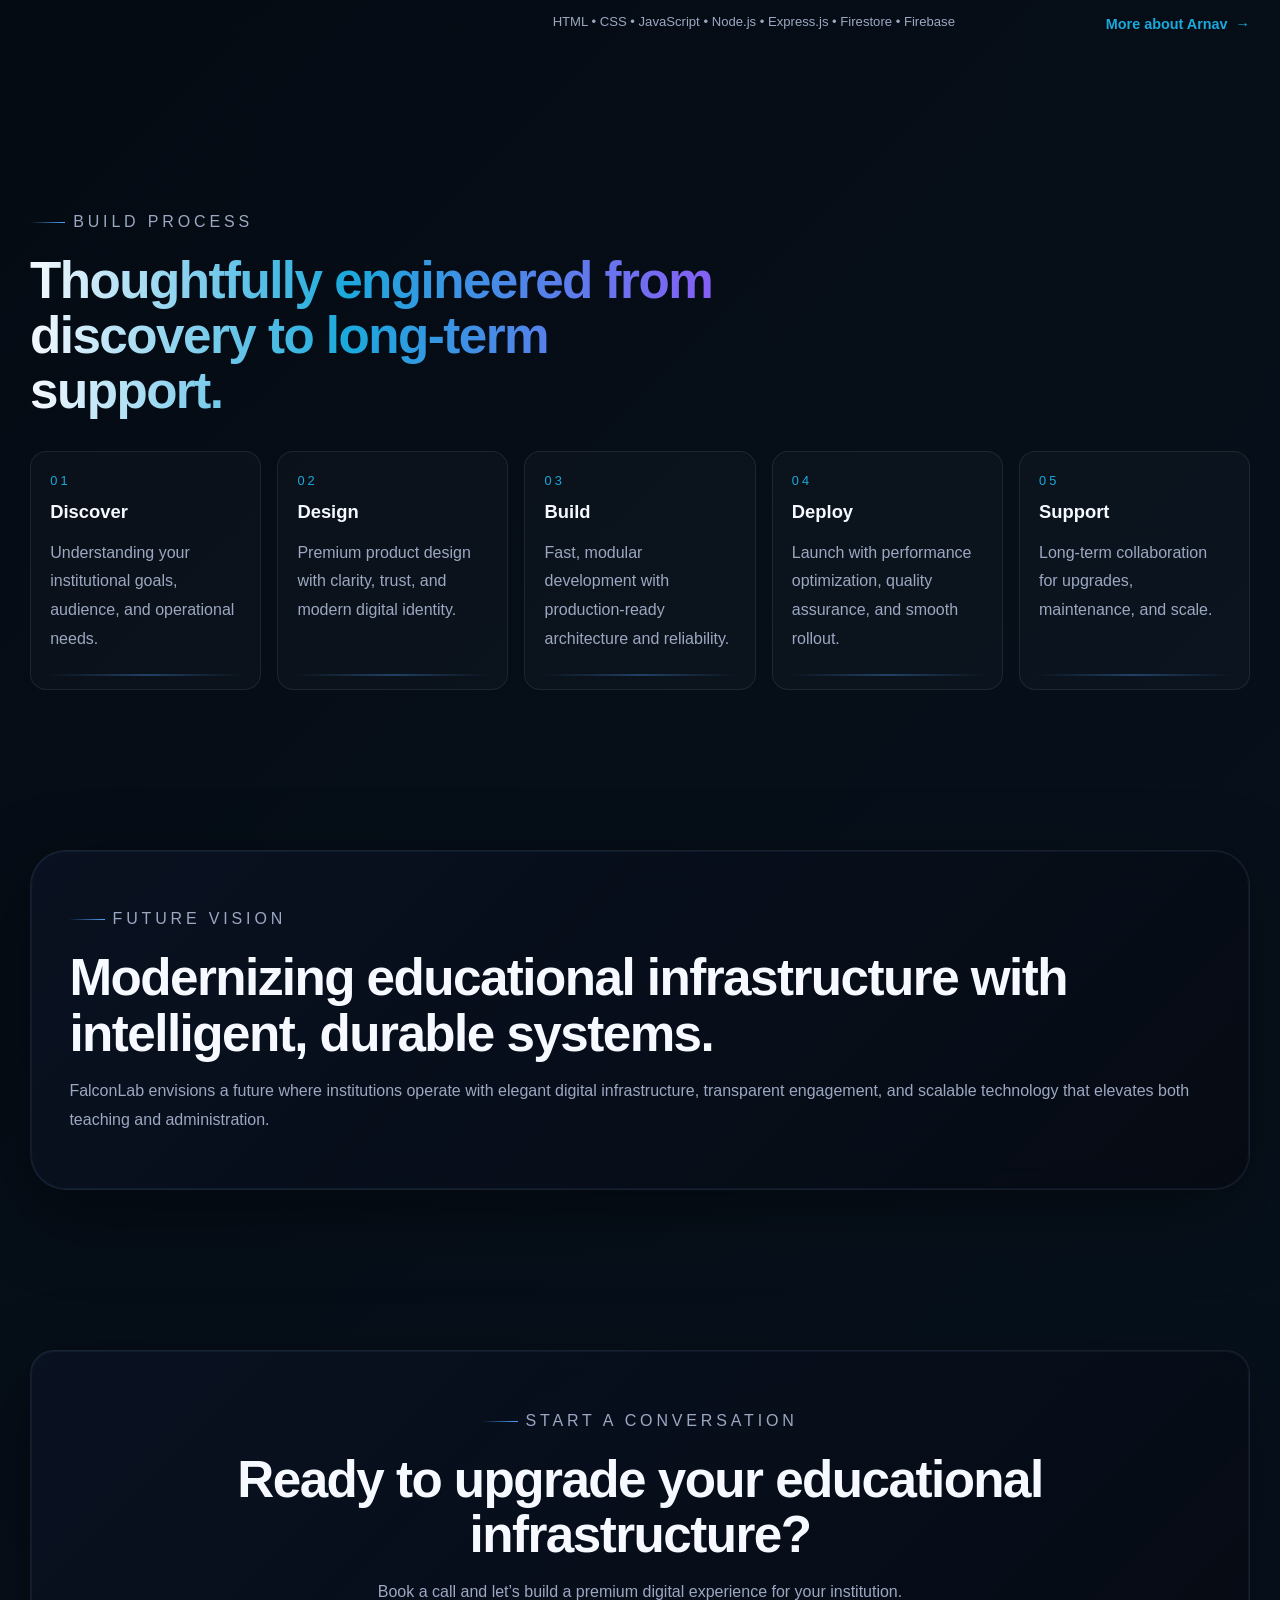
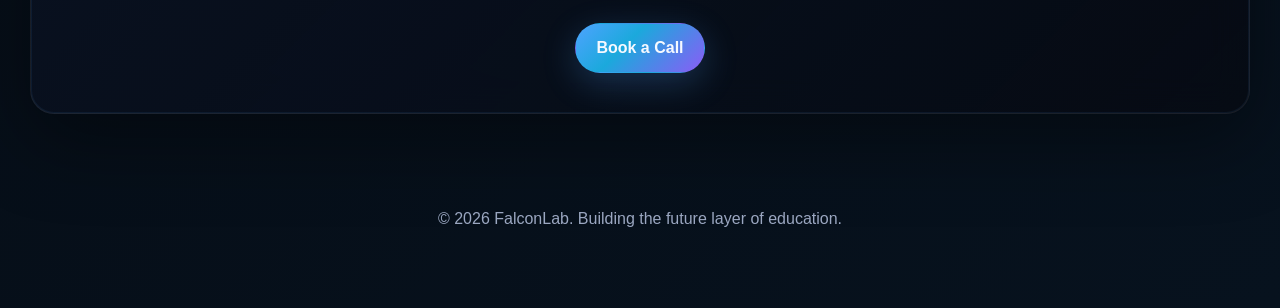
==== commit 8064f62e: "Fixed UI & Added Founder section" ====
--- a/index.html
+++ b/index.html
@@ -55,7 +55,6 @@
               <a class="btn btn-secondary" href="./growth-partners">Become our Growth Partner</a>
             </div>
             <div class="hero-microcopy">
-              <span>Enterprise-grade</span>
               <span>Transparent pricing</span>
               <span>Fast deployment</span>
             </div>
@@ -95,6 +94,9 @@
         </section>
 
         <section class="section partner-strip" aria-label="Featured partners and recognitions">
+          <div class="section-heading reveal">
+            <h2>Trusted & Recognized</h2>
+          </div>
           <div class="partner-shell reveal">
             <article class="partner-card">
               <div class="partner-copy">
@@ -218,8 +220,8 @@
           <div class="why-layout">
             <div class="why-list">
               <article class="why-item reveal">
-                <h3>Built by a student developer</h3>
-                <p>Energy, perspective, and deep understanding of the education ecosystem.</p>
+                <h3>Founder-led development</h3>
+                <p>Built and maintained directly by the founder, keeping product decisions and development closely connected.</p>
               </article>
               <article class="why-item reveal">
                 <h3>Focused on education</h3>
@@ -247,6 +249,56 @@
           </div>
         </section>
 
+        <section class="section founder-section" id="founder">
+          <p class="eyebrow reveal">THE FOUNDER</p>
+          <div class="founder-profile">
+            <div class="founder-visual reveal">
+              <div class="founder-glow" aria-hidden="true"></div>
+              <img
+                src="https://arnavgumber.in/icon.png"
+                alt="Arnav Gumber — Founder and Full-Stack Developer at FalconLab"
+                class="founder-image"
+              />
+            </div>
+
+            <div class="founder-content reveal">
+              <p class="eyebrow">FOUNDER &amp; FULL-STACK DEVELOPER</p>
+              <h2>Building practical software for the education ecosystem.</h2>
+              <div class="founder-copy">
+                <p>FalconLab is built and led by <strong>Arnav Gumber</strong>, a founder and full-stack developer focused on building practical software for the education ecosystem.</p>
+                <p>From designing interfaces to building backend systems, databases, and deployment infrastructure, Arnav works across the entire product lifecycle — turning ideas into working, maintainable products.</p>
+                <p>His focus is simple: <strong>build software that solves real operational problems for educational organizations.</strong></p>
+              </div>
+
+              <div class="founder-roles">
+                <article class="founder-role">
+                  <span>01</span>
+                  <h3>Founder</h3>
+                  <p>Leading FalconLab from product strategy to development and deployment.</p>
+                </article>
+                <article class="founder-role">
+                  <span>02</span>
+                  <h3>Full-Stack Developer</h3>
+                  <p>Working across frontend, backend, databases, APIs, and deployment.</p>
+                </article>
+                <article class="founder-role">
+                  <span>03</span>
+                  <h3>Product Builder</h3>
+                  <p>Turning ideas into functional products — from architecture to production.</p>
+                </article>
+              </div>
+
+              <div class="founder-footer">
+                <div class="founder-tech">
+                  <span class="founder-label">Technology</span>
+                  <p>HTML <span aria-hidden="true">•</span> CSS <span aria-hidden="true">•</span> JavaScript <span aria-hidden="true">•</span> Node.js <span aria-hidden="true">•</span> Express.js <span aria-hidden="true">•</span> Firestore <span aria-hidden="true">•</span> Firebase</p>
+                </div>
+                <a class="founder-link" href="https://arnavgumber.in">More about Arnav <span aria-hidden="true">→</span></a>
+              </div>
+            </div>
+          </div>
+        </section>
+
         <section class="section process-section">
           <div class="section-heading reveal">
             <p class="eyebrow">Build Process</p>
@@ -282,7 +334,7 @@
           </div>
         </section>
 
-        <section class="section stats-section">
+        <!--<section class="section stats-section">
           <div class="section-heading reveal">
             <p class="eyebrow">Statistics</p>
             <h2>Momentum built on meaningful outcomes. <sup>(the numbers will speak soon...)</sup></h2>
@@ -306,7 +358,7 @@
               <span>Institutes Supported</span>
             </article>
           </div>
-        </section>
+        </section>-->
 
         <section class="section vision-section">
           <div class="glass-card vision-card reveal">
--- a/styles.css
+++ b/styles.css
@@ -8,7 +8,7 @@
   --text: #f6f9ff;
   --muted: #9ca8c2;
   --accent: #4ea3ff;
-  --accent-2: #70d8ff;
+  --accent-2: #1ba9dc;
   --accent-purple: #8b5cf6;
   --accent-teal: #2dd4bf;
   --accent-gold: #fbbf24;
@@ -582,6 +582,161 @@
   color: #dbeafc;
 }
 
+.founder-section > .eyebrow {
+  margin-bottom: 2rem;
+}
+
+.founder-profile {
+  display: grid;
+  grid-template-columns: minmax(280px, 0.78fr) minmax(0, 1.22fr);
+  gap: clamp(2.5rem, 6vw, 5.5rem);
+  align-items: center;
+}
+
+.founder-visual {
+  position: relative;
+  min-height: 420px;
+  display: grid;
+  place-items: center;
+  isolation: isolate;
+}
+
+.founder-visual::before {
+  content: "";
+  position: absolute;
+  inset: 8% 6%;
+  border: 1px solid rgba(78, 163, 255, 0.16);
+  background: radial-gradient(circle at 50% 42%, rgba(78, 163, 255, 0.18), transparent 58%);
+  box-shadow: inset 0 0 70px rgba(27, 169, 220, 0.06);
+  z-index: -1;
+}
+
+.founder-visual::after {
+  content: "FOUNDER / FALCONLAB";
+  position: absolute;
+  bottom: 3%;
+  left: 8%;
+  color: whitesmoke;
+  font-size: 0.68rem;
+  letter-spacing: 0.2em;
+}
+
+.founder-glow {
+  position: absolute;
+  width: 68%;
+  aspect-ratio: 1;
+  border-radius: 50%;
+  background: radial-gradient(circle, rgba(78, 163, 255, 0.2), transparent 68%);
+  filter: blur(14px);
+  z-index: -1;
+}
+
+.founder-image {
+  width: min(78%, 360px);
+  max-height: 420px;
+  object-fit: contain;
+  object-position: center bottom;
+  filter: drop-shadow(0 24px 28px rgba(0, 0, 0, 0.42));
+}
+
+.founder-content h2 {
+  margin: 0 0 1.25rem;
+  font-size: clamp(2rem, 3.4vw, 3.2rem);
+  line-height: 1.1;
+  letter-spacing: -0.03em;
+  background: linear-gradient(90deg, var(--text) 0%, var(--accent-2) 45%, var(--accent-purple) 100%);
+  -webkit-background-clip: text;
+  background-clip: text;
+  color: transparent;
+}
+
+.founder-copy p {
+  max-width: 680px;
+  margin: 0 0 0.85rem;
+  color: var(--muted);
+  line-height: 1.75;
+}
+
+.founder-copy strong {
+  color: #dbeafc;
+  font-weight: 600;
+}
+
+.founder-roles {
+  display: grid;
+  grid-template-columns: repeat(3, minmax(0, 1fr));
+  gap: 0.7rem;
+  margin-top: 1.7rem;
+}
+
+.founder-role {
+  padding: 0.95rem;
+  border: 1px solid rgba(255, 255, 255, 0.08);
+  border-radius: var(--radius-sm);
+  background: rgba(255, 255, 255, 0.025);
+}
+
+.founder-role span,
+.founder-label {
+  color: var(--accent-2);
+  font-size: 0.68rem;
+  letter-spacing: 0.16em;
+  text-transform: uppercase;
+}
+
+.founder-role h3 {
+  margin: 0.5rem 0 0.35rem;
+  font-size: 0.98rem;
+}
+
+.founder-role p {
+  margin: 0;
+  color: var(--muted);
+  font-size: 0.85rem;
+  line-height: 1.55;
+}
+
+.founder-footer {
+  display: flex;
+  align-items: end;
+  justify-content: space-between;
+  gap: 1rem;
+  margin-top: 1.8rem;
+  padding-top: 1.15rem;
+  border-top: 1px solid rgba(255, 255, 255, 0.08);
+}
+
+.founder-tech p {
+  margin: 0.45rem 0 0;
+  color: var(--muted);
+  font-size: 0.82rem;
+  line-height: 1.6;
+}
+
+.founder-link {
+  flex-shrink: 0;
+  color: var(--accent-2);
+  font-size: 0.9rem;
+  font-weight: 600;
+  transition: color 0.25s ease, transform 0.25s ease;
+}
+
+.founder-link span {
+  display: inline-block;
+  margin-left: 0.25rem;
+  transition: transform 0.25s ease;
+}
+
+.founder-link:hover,
+.founder-link:focus-visible {
+  color: var(--text);
+}
+
+.founder-link:hover span,
+.founder-link:focus-visible span {
+  transform: translateX(3px);
+}
+
 .timeline {
   display: grid;
   grid-template-columns: repeat(5, minmax(0, 1fr));
@@ -709,14 +864,49 @@
   }
 }
 
-@media (max-width: 980px) {
+@media (max-width: 1024px) {
   .hero,
   .why-layout {
     grid-template-columns: 1fr;
   }
 
+  .founder-profile {
+    gap: 2rem;
+  }
+
   .hero-visual {
     min-height: 480px;
+  }
+
+  .hero-panel {
+    padding: 0.85rem 0.9rem;
+    border-radius: 18px;
+  }
+
+  .panel-top {
+    top: 8%;
+    left: 7%;
+    width: 155px;
+  }
+
+  .panel-right {
+    top: 8%;
+    right: 7%;
+    width: 160px;
+  }
+
+  .panel-left {
+    top: auto;
+    bottom: 8%;
+    left: 7%;
+    width: 155px;
+  }
+
+  .panel-bottom {
+    top: auto;
+    right: 7%;
+    bottom: 8%;
+    width: 160px;
   }
 
   .ecosystem-grid,
@@ -751,14 +941,71 @@
   }
 
   .panel-main {
-    width: min(80%, 280px);
+    width: min(64%, 280px);
+    min-height: 200px;
+  }
+
+  .hero-panel {
+    padding: 0.7rem 0.75rem;
+    border-radius: 16px;
+  }
+
+  .hero-panel strong {
+    font-size: 0.8rem;
+    line-height: 1.35;
+  }
+
+  .panel-header {
+    gap: 0.4rem;
+    margin-bottom: 0.7rem;
+    font-size: 0.76rem;
+  }
+
+  .panel-label {
+    font-size: 0.66rem;
+    letter-spacing: 0.16em;
   }
 
   .panel-top,
-  .panel-bottom,
   .panel-left,
+  .panel-right,
+  .panel-bottom {
+    width: 132px;
+  }
+
+  .panel-top {
+    top: 6%;
+    left: 4%;
+  }
+
   .panel-right {
-    width: 150px;
+    top: 6%;
+    right: 4%;
+  }
+
+  .panel-left {
+    top: auto;
+    bottom: 6%;
+    left: 4%;
+  }
+
+  .panel-bottom {
+    top: auto;
+    right: 4%;
+    bottom: 6%;
+  }
+
+  .panel-main {
+    animation: none;
+    transform: translate(-50%, -50%);
+    z-index: 1;
+  }
+
+  .panel-top,
+  .panel-left,
+  .panel-right,
+  .panel-bottom {
+    z-index: 2;
   }
 
   .ecosystem-grid,
@@ -783,6 +1030,30 @@
   .partner-brand {
     flex-direction: column;
     align-items: flex-start;
+  }
+
+  .founder-profile {
+    grid-template-columns: 1fr;
+    gap: 1.5rem;
+  }
+
+  .founder-visual {
+    min-height: 300px;
+    order: 0;
+  }
+
+  .founder-image {
+    width: min(68%, 280px);
+    max-height: 300px;
+  }
+
+  .founder-roles {
+    grid-template-columns: 1fr;
+  }
+
+  .founder-footer {
+    align-items: flex-start;
+    flex-direction: column;
   }
 }
 
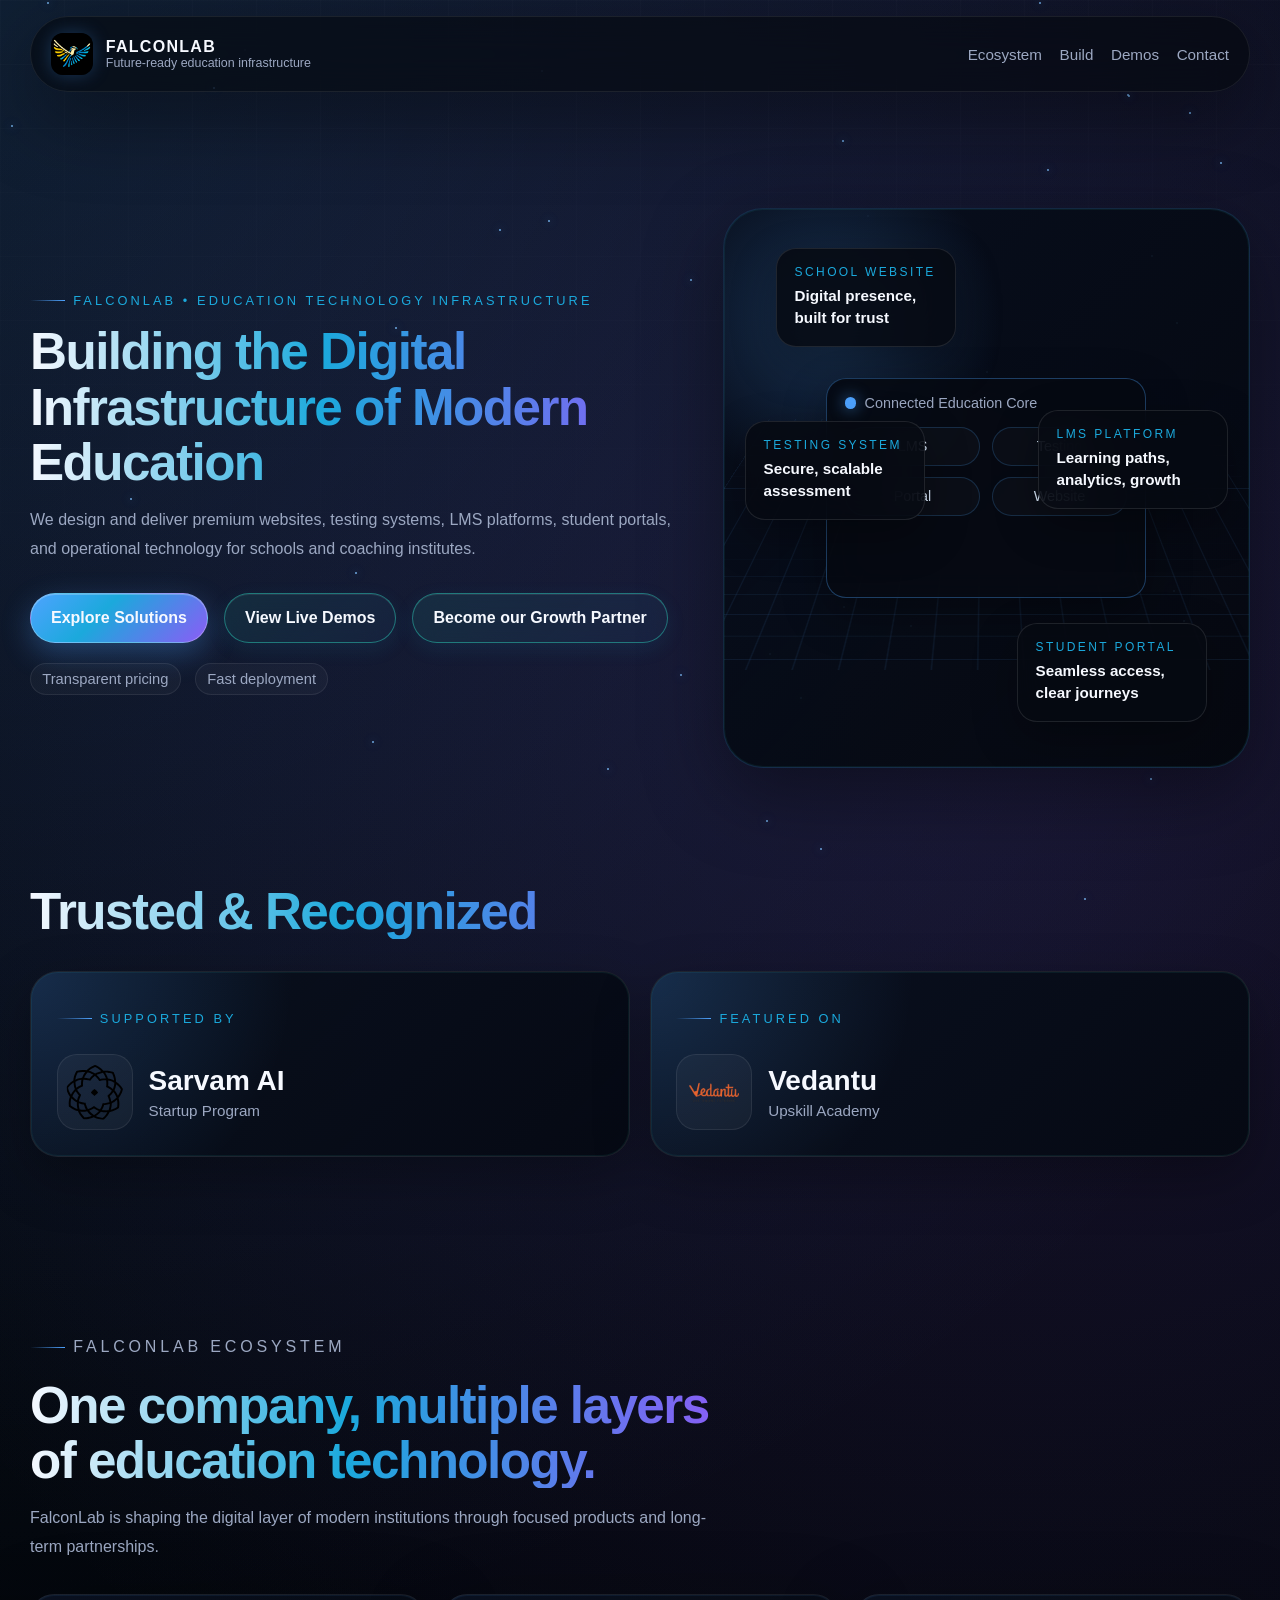
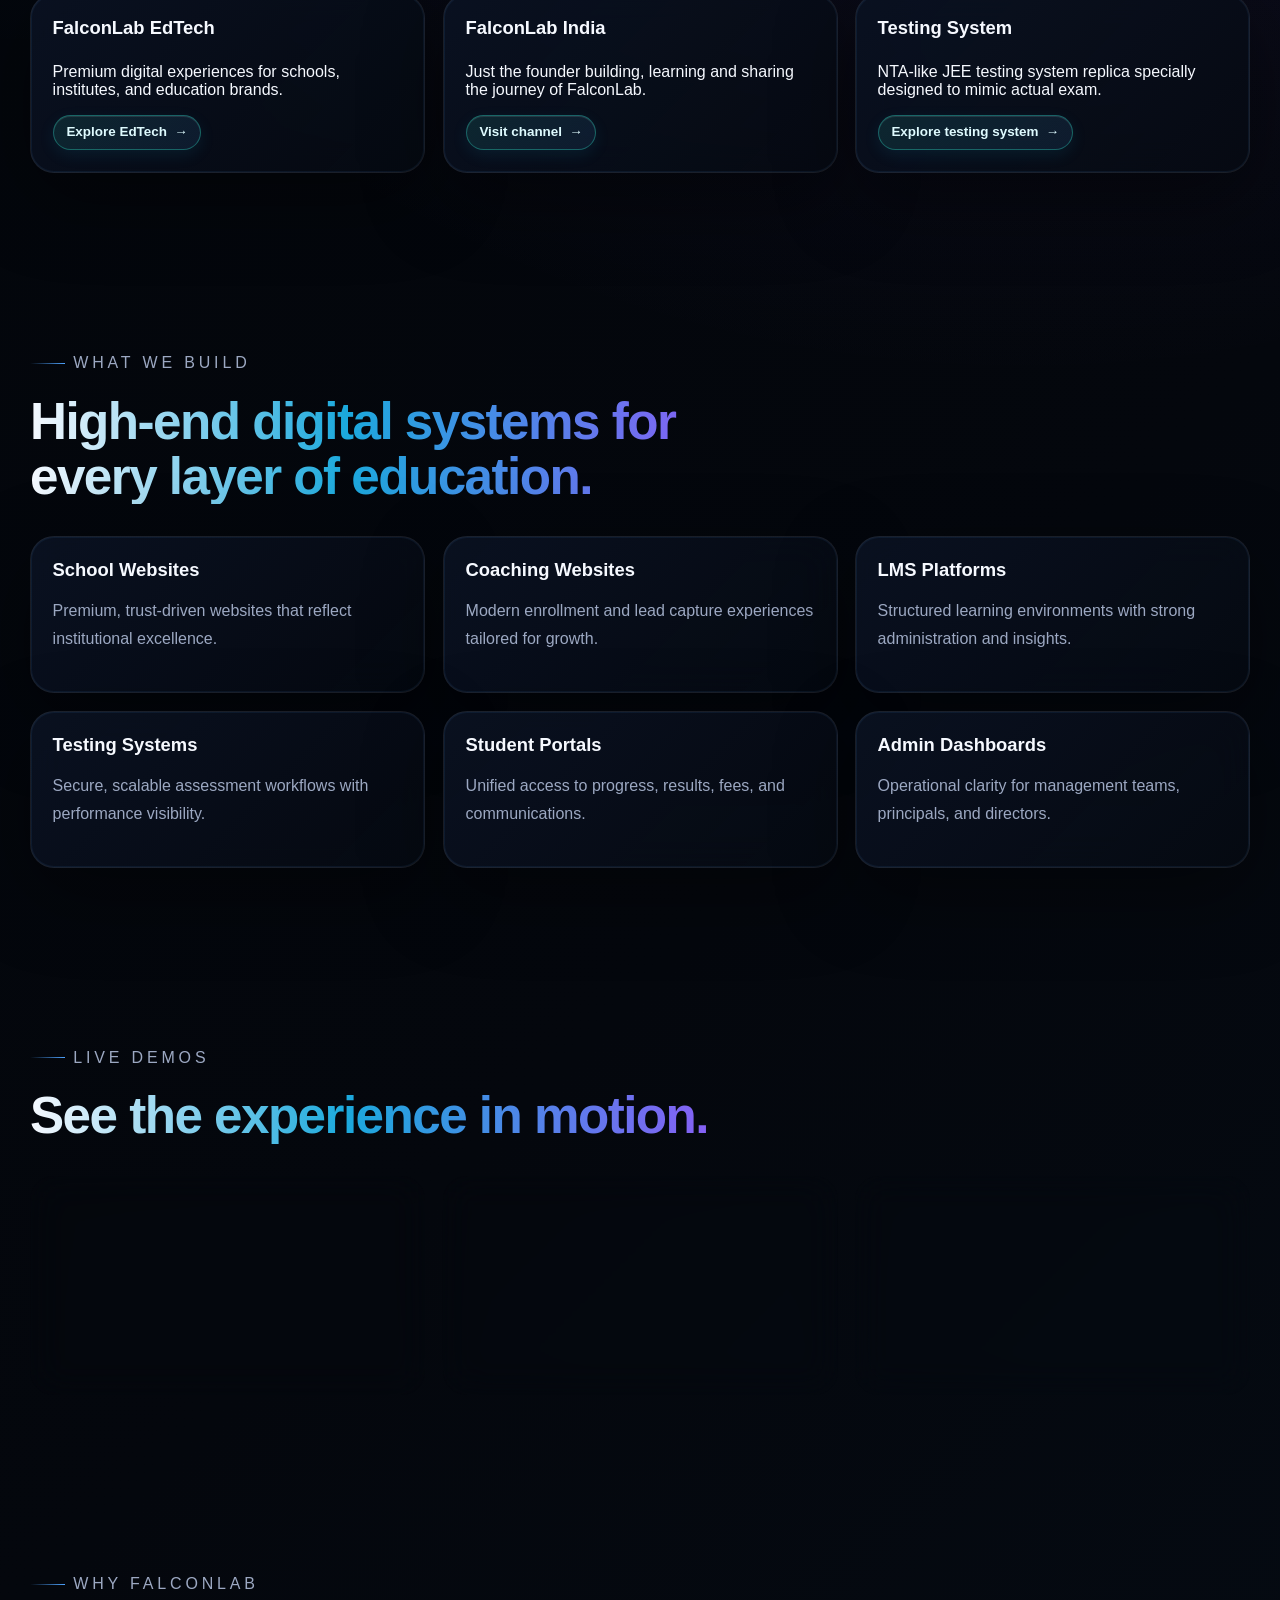
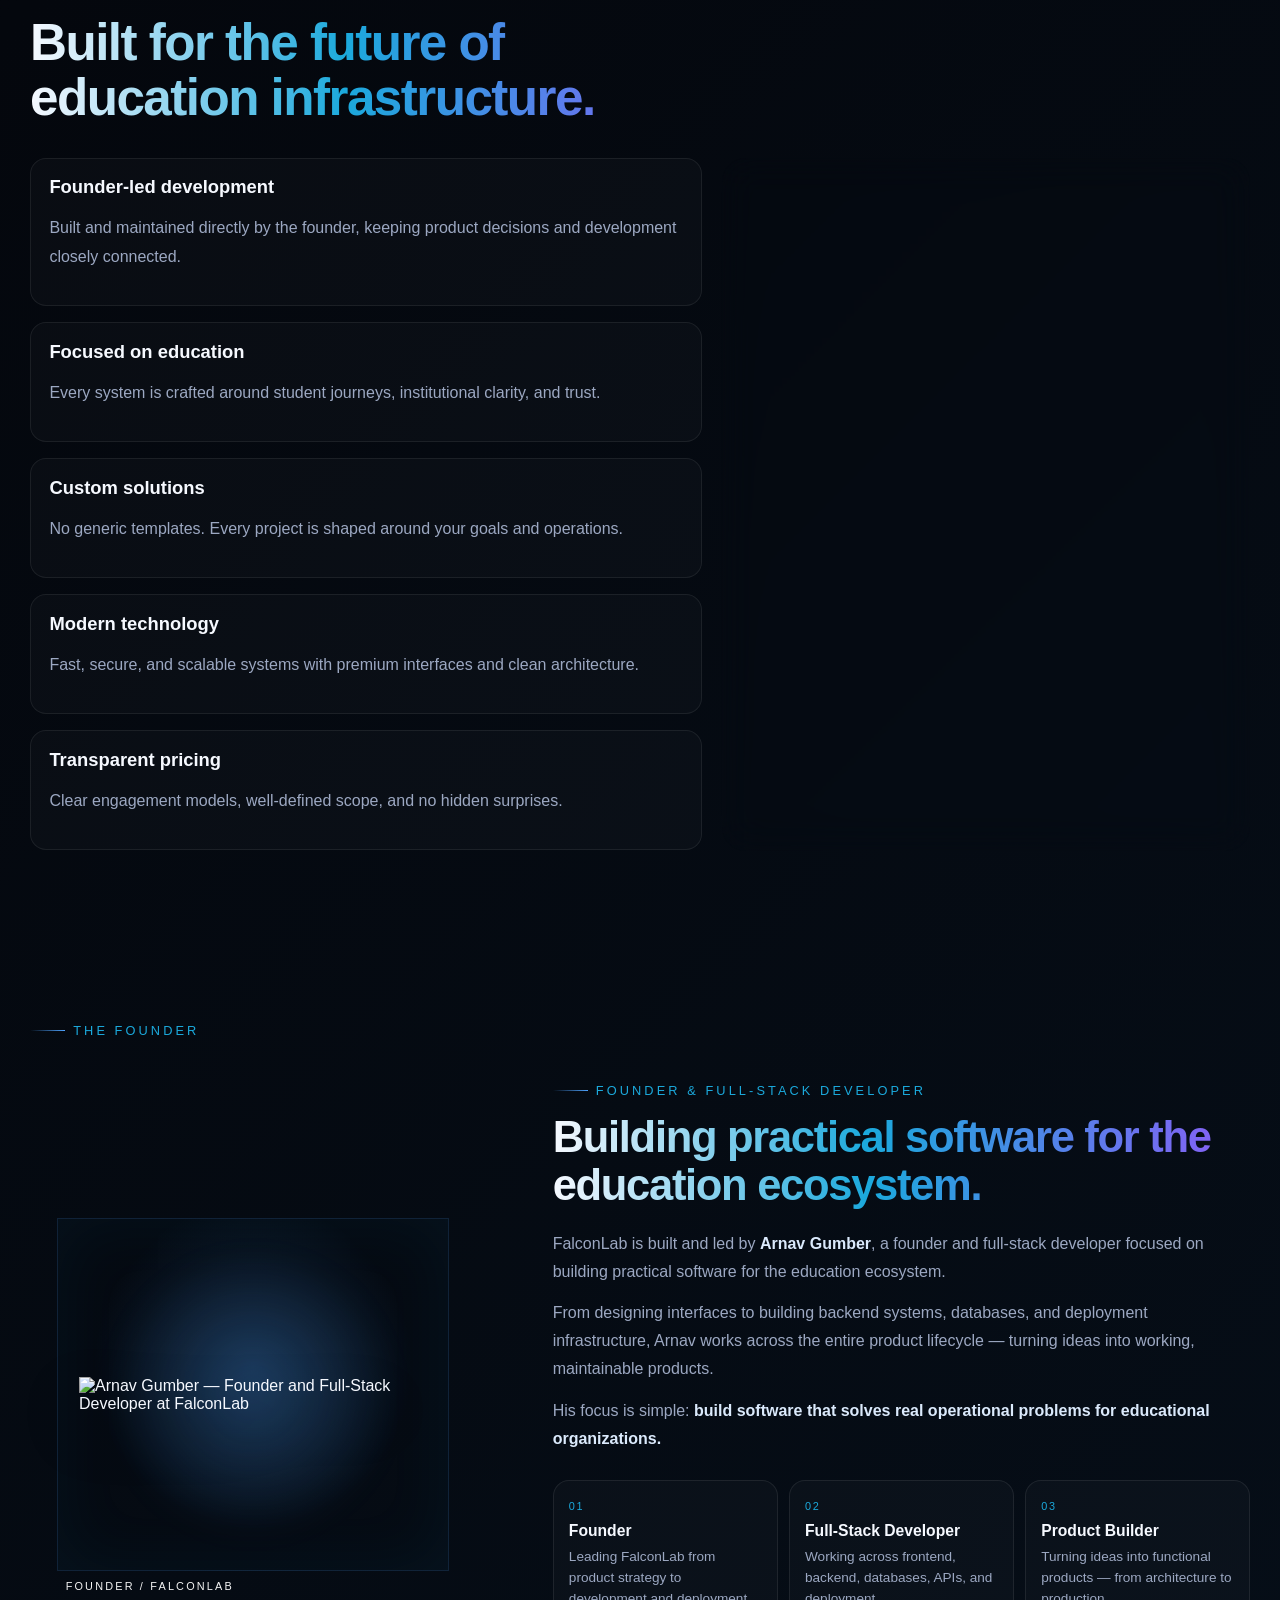
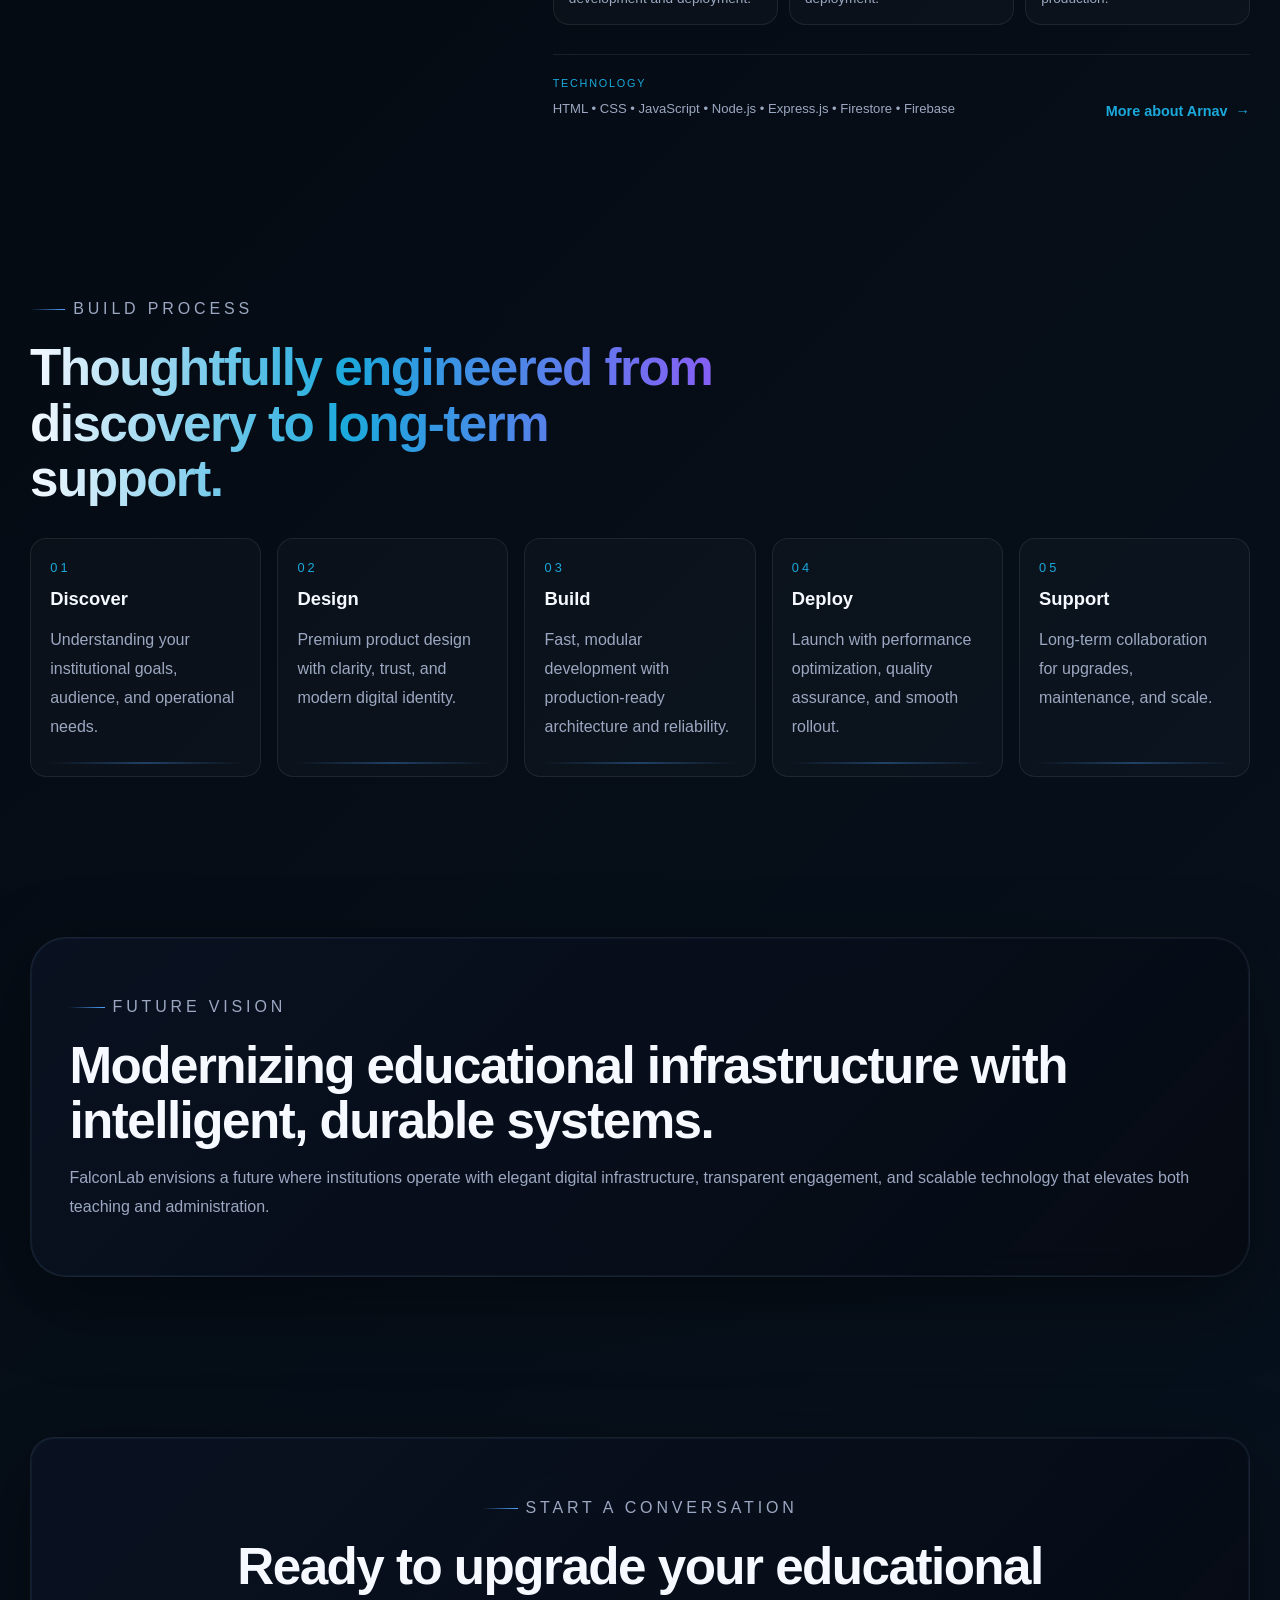
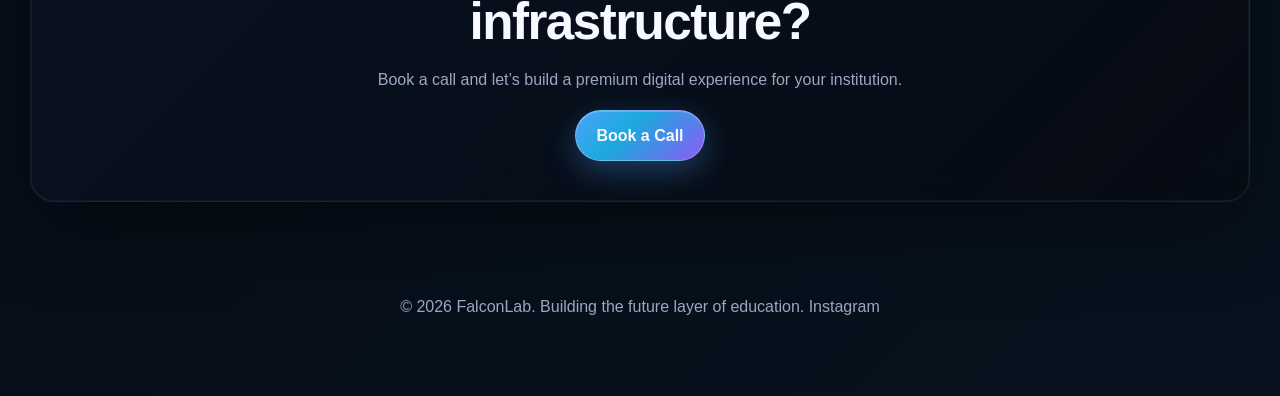
==== commit 34c82f4a: "Made buttons more highlighted" ====
--- a/index.html
+++ b/index.html
@@ -140,14 +140,17 @@
             <a href="https://edtech.falconlab.in" class="glass-card tilt-card reveal" data-tilt>
               <h3>FalconLab EdTech</h3>
               <p>Premium digital experiences for schools, institutes, and education brands.</p>
+              <span class="card-action">Explore EdTech <span aria-hidden="true">→</span></span>
             </a>
             <a href="https://youtube.com/@FalconLabIndia" class="glass-card tilt-card reveal" data-tilt>
               <h3>FalconLab India</h3>
               <p>Just the founder building, learning and sharing the journey of FalconLab.</p>
+              <span class="card-action">Visit channel <span aria-hidden="true">→</span></span>
             </a>
             <a href="https://testingsystem.falconlab.in" class="glass-card tilt-card reveal" data-tilt>
               <h3>Testing System</h3>
               <p>NTA-like JEE testing system replica specially designed to mimic actual exam.</p>
+              <span class="card-action">Explore testing system <span aria-hidden="true">→</span></span>
             </a>
           </div>
         </section>
@@ -197,16 +200,19 @@
               <div class="demo-status"><span class="live-dot"></span> Live</div>
               <h3>School Demo</h3>
               <p>Institutional website experience with admissions and communication flows.</p>
+              <span class="card-action">Open live demo <span aria-hidden="true">→</span></span>
             </a>
             <a class="demo-card glass-card reveal" href="https://demo.falconlab.in">
               <div class="demo-status"><span class="live-dot"></span> Live</div>
               <h3>Coaching Demo</h3>
               <p>Performance-focused experience designed for coaching growth and trust.</p>
+              <span class="card-action">Open live demo <span aria-hidden="true">→</span></span>
             </a>
             <a class="demo-card glass-card reveal" href="https://demo.falconlab.in">
               <div class="demo-status"><span class="live-dot"></span> Live</div>
               <h3>Testing System</h3>
               <p>Secure assessments with admin control and instant insights.</p>
+              <span class="card-action">Open live demo <span aria-hidden="true">→</span></span>
             </a>
           </div>
         </section>
@@ -383,7 +389,7 @@
       </main>
 
       <footer class="site-footer">
-        <p>© 2026 FalconLab. Building the future layer of education.</p>
+        <p>© 2026 FalconLab. Building the future layer of education. <a href="https://www.instagram.com/falconlab.in/" target="_blank" rel="noopener noreferrer">Instagram</a></p>
       </footer>
     </div>
 
--- a/styles.css
+++ b/styles.css
@@ -247,7 +247,7 @@
   padding: 0.95rem 1.25rem;
   border-radius: 999px;
   font-weight: 600;
-  transition: transform 0.25s ease, box-shadow 0.25s ease, border-color 0.25s ease;
+  transition: transform 0.25s ease, box-shadow 0.25s ease, border-color 0.25s ease, background 0.25s ease;
   border: 1px solid transparent;
 }
 
@@ -257,20 +257,27 @@
 }
 
 .btn-primary {
+  border-color: rgba(255, 255, 255, 0.28);
   background: linear-gradient(135deg, var(--accent) 0%, var(--accent-2) 40%, var(--accent-purple) 100%);
-  box-shadow: 0 10px 35px rgba(78, 163, 255, 0.24);
+  box-shadow: 0 10px 30px rgba(78, 163, 255, 0.32), inset 0 1px 0 rgba(255, 255, 255, 0.22);
 }
 
 .btn-secondary {
-  border-color: rgba(45, 212, 191, 0.24);
-  background: rgba(255, 255, 255, 0.03);
+  border-color: rgba(45, 212, 191, 0.48);
+  background: linear-gradient(135deg, rgba(45, 212, 191, 0.1), rgba(78, 163, 255, 0.06));
   backdrop-filter: blur(14px);
+  box-shadow: 0 6px 20px rgba(27, 169, 220, 0.1), inset 0 1px 0 rgba(255, 255, 255, 0.08);
 }
 
 .btn-secondary:hover,
 .btn-secondary:focus-visible {
-  box-shadow: 0 10px 25px rgba(45, 212, 191, 0.16);
-  border-color: rgba(139, 92, 246, 0.34);
+  box-shadow: 0 10px 28px rgba(45, 212, 191, 0.22), inset 0 1px 0 rgba(255, 255, 255, 0.12);
+  border-color: rgba(45, 212, 191, 0.72);
+}
+
+.btn:focus-visible {
+  outline: 2px solid var(--accent-2);
+  outline-offset: 3px;
 }
 
 .hero-microcopy {
@@ -554,6 +561,51 @@
   font-size: 1.15rem;
 }
 
+.ecosystem-grid > a,
+.demo-card {
+  display: flex;
+  flex-direction: column;
+  align-items: flex-start;
+}
+
+.card-action {
+  display: inline-flex;
+  align-items: center;
+  gap: 0.45rem;
+  margin-top: auto;
+  padding: 0.55rem 0.8rem;
+  border: 1px solid rgba(45, 212, 191,  0.38);
+  border-radius: 999px;
+  background: linear-gradient(135deg, rgba(45, 212, 191, 0.12), rgba(78, 163, 255, 0.1));
+  color: #dffbff;
+  font-size: 0.84rem;
+  font-weight: 600;
+  line-height: 1.2;
+  box-shadow: 0 5px 16px rgba(27, 169, 220, 0.1), inset 0 1px 0 rgba(255, 255, 255, 0.1);
+  transition: background 0.25s ease, border-color 0.25s ease, box-shadow 0.25s ease, transform 0.25s ease;
+}
+
+.card-action > span {
+  transition: transform 0.25s ease;
+}
+
+.ecosystem-grid > a:hover .card-action,
+.ecosystem-grid > a:focus-visible .card-action,
+.demo-card:hover .card-action,
+.demo-card:focus-visible .card-action {
+  border-color: rgba(45, 212, 191, 0.68);
+  background: linear-gradient(135deg, rgba(45, 212, 191, 0.22), rgba(78, 163, 255, 0.16));
+  box-shadow: 0 8px 22px rgba(27, 169, 220, 0.2), inset 0 1px 0 rgba(255, 255, 255, 0.14);
+  transform: translateY(-1px);
+}
+
+.ecosystem-grid > a:hover .card-action > span,
+.ecosystem-grid > a:focus-visible .card-action > span,
+.demo-card:hover .card-action > span,
+.demo-card:focus-visible .card-action > span {
+  transform: translateX(2px);
+}
+
 .why-layout {
   display: grid;
   grid-template-columns: 1.12fr 0.88fr;
